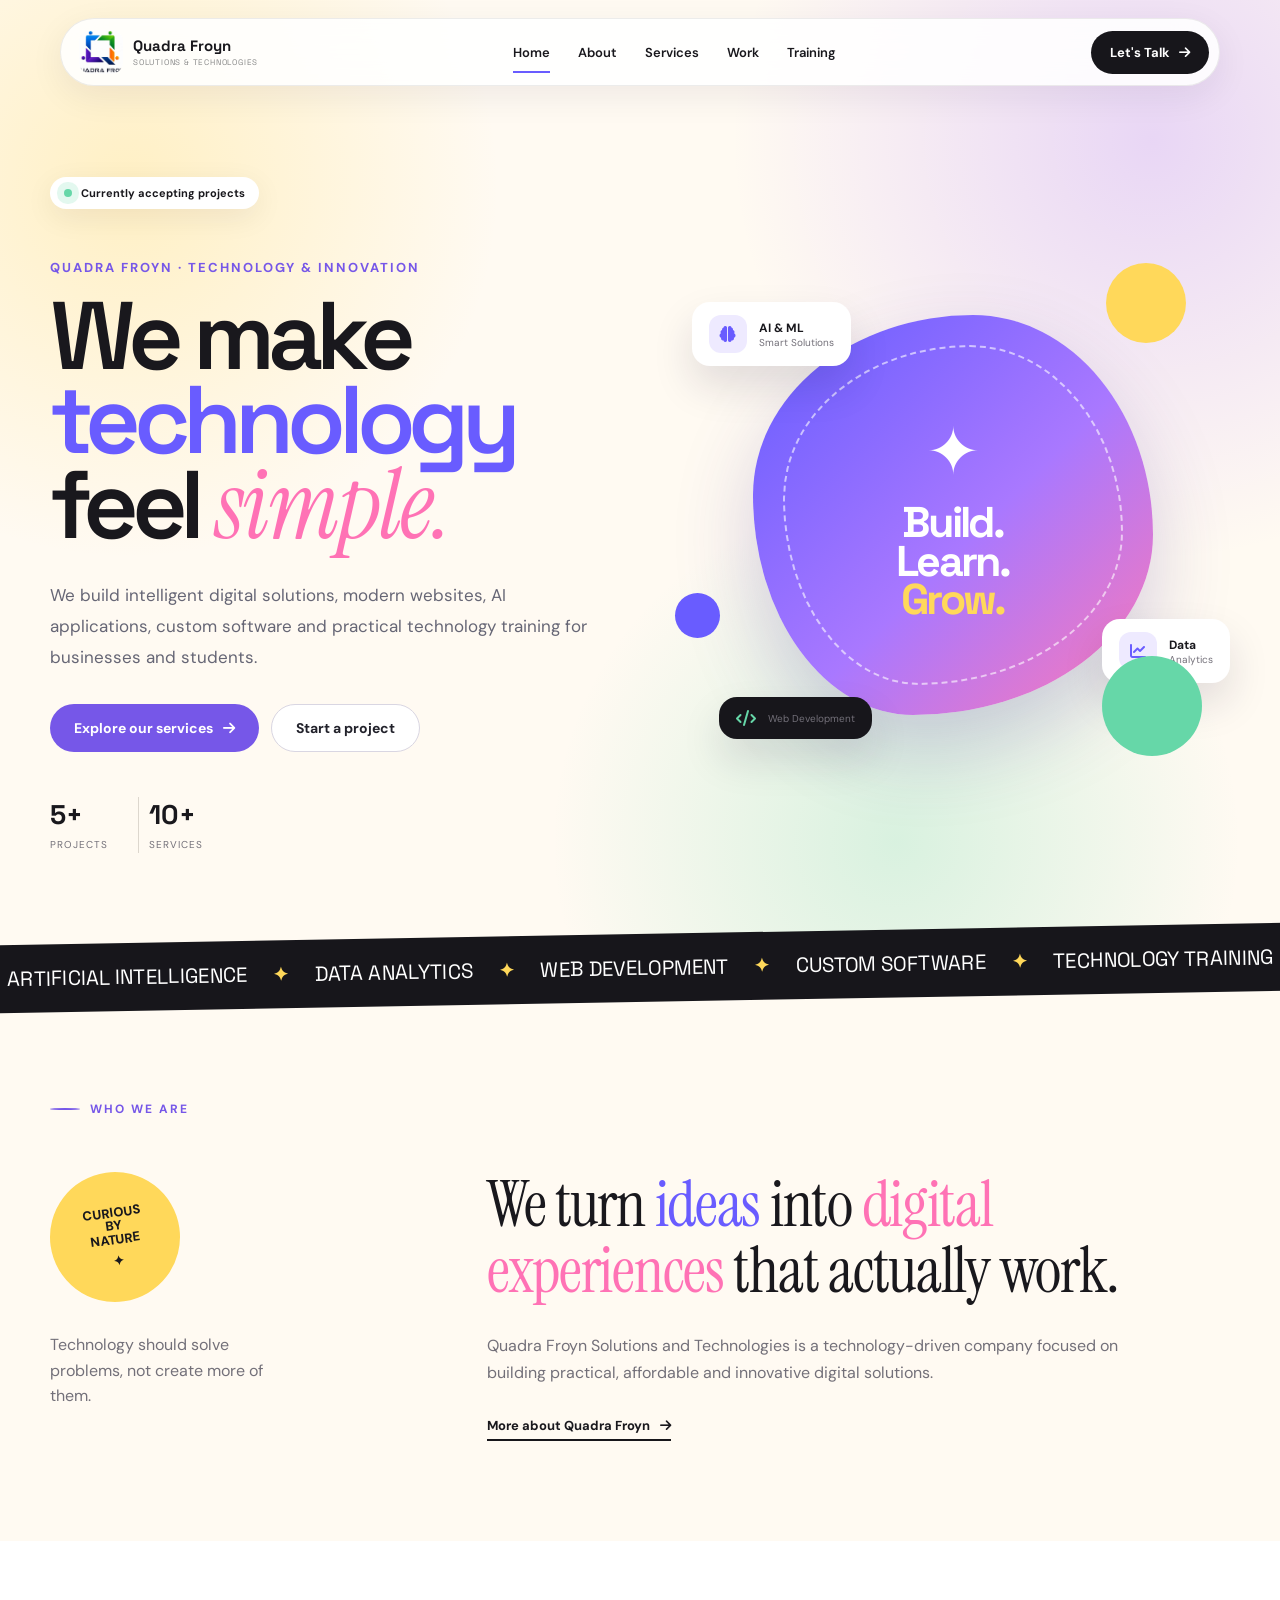
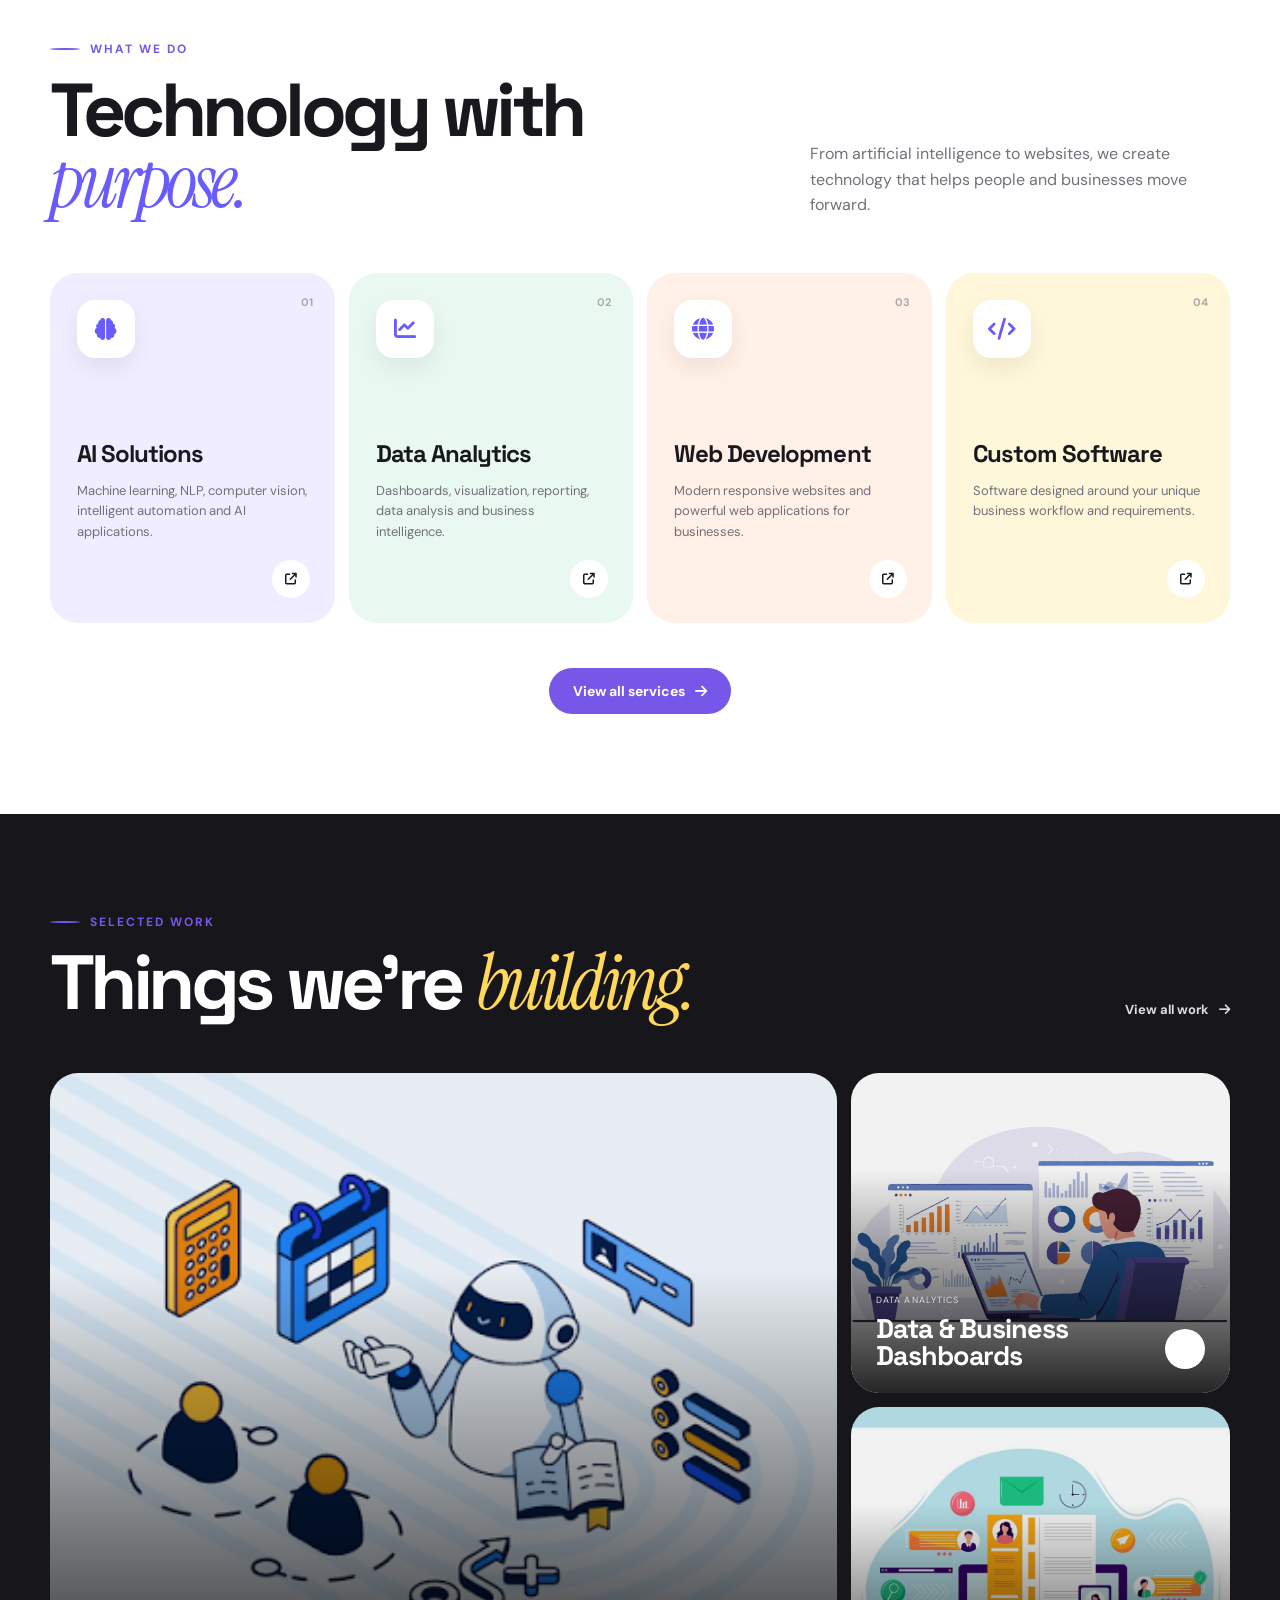
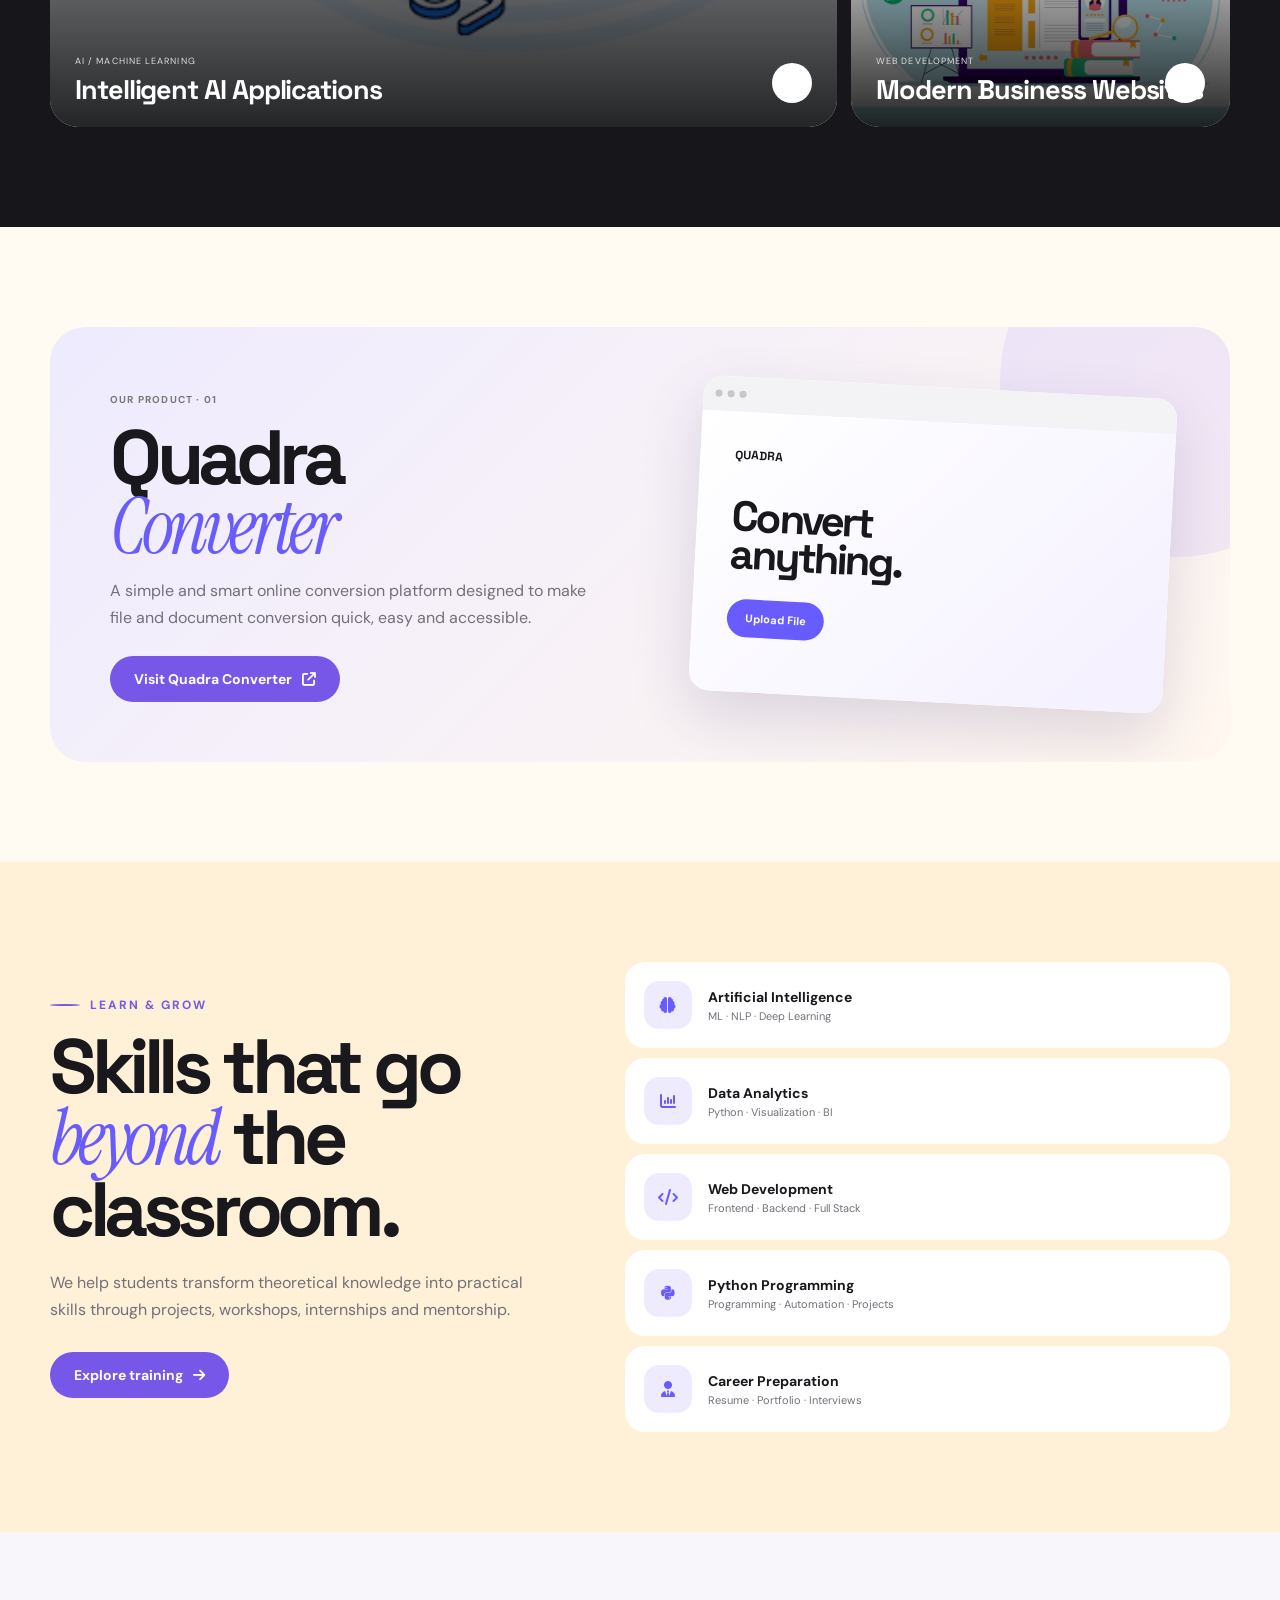
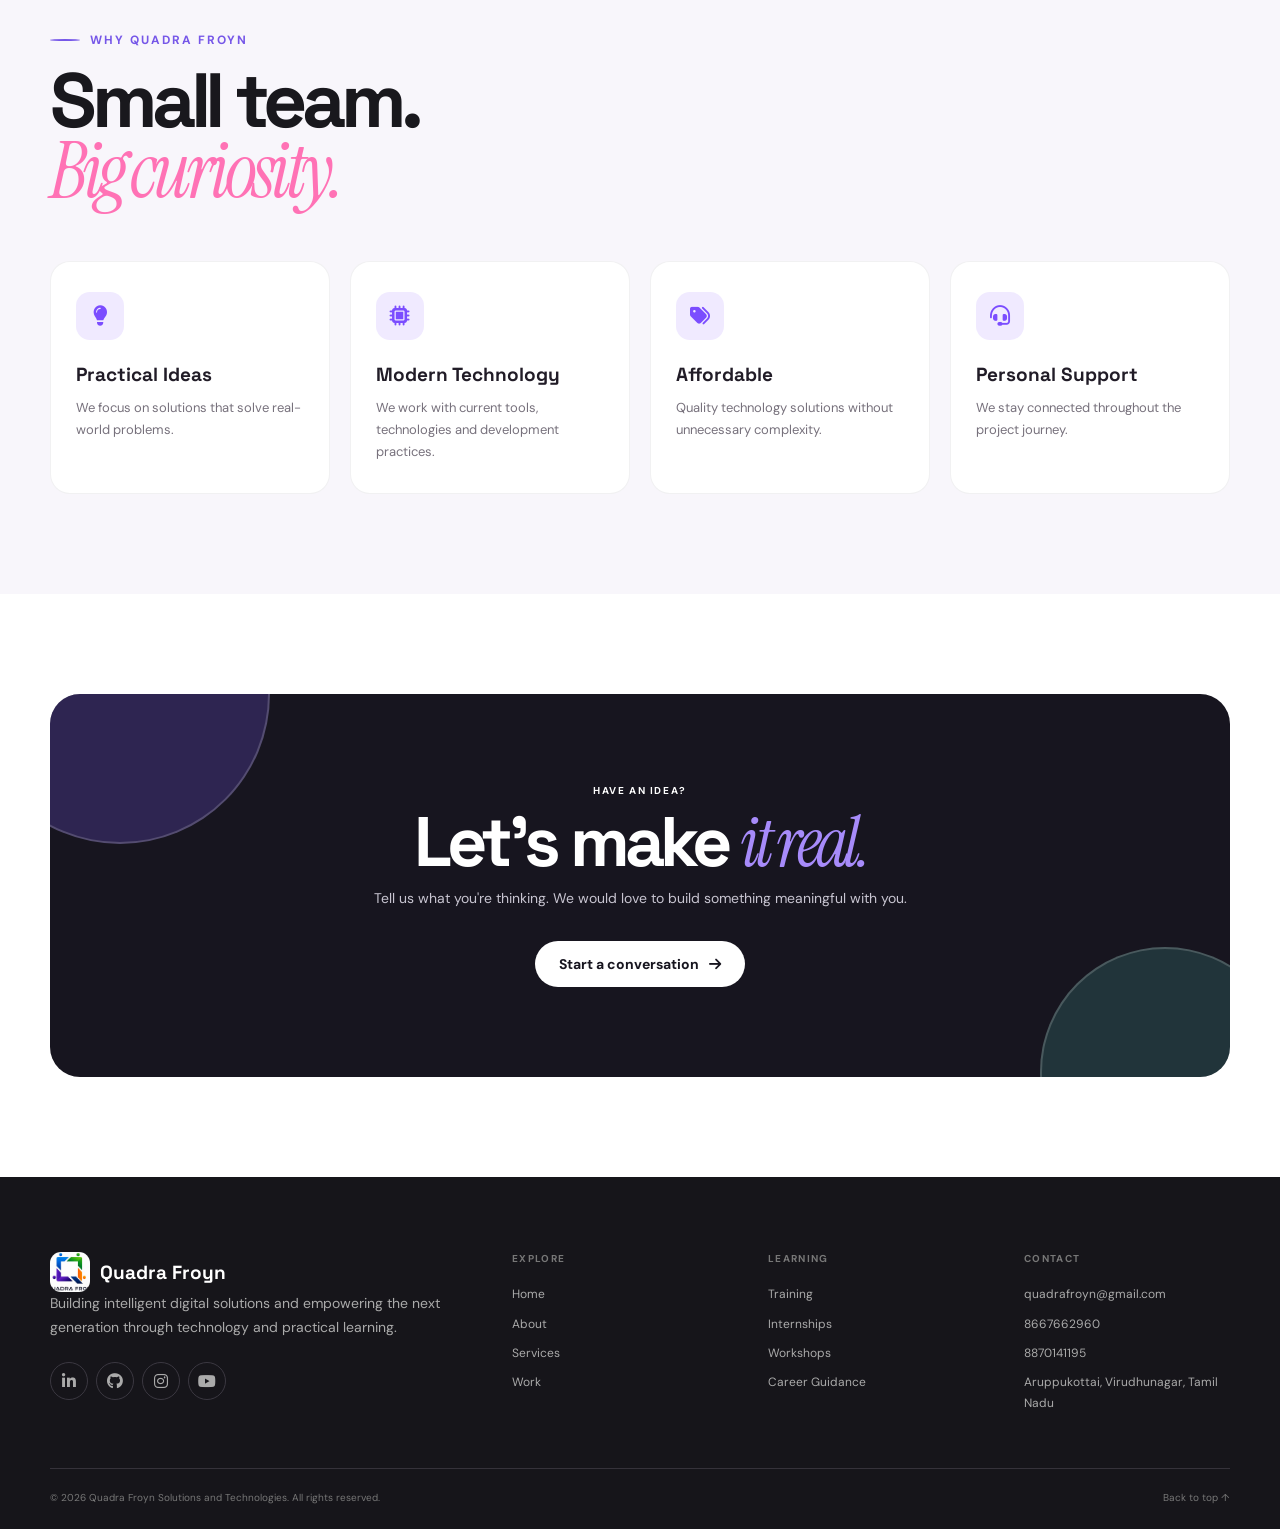
==== index.html @ bec02cf2 "Initial company portfolio" ====
<!DOCTYPE html>
<html lang="en">
<head>
    <meta charset="UTF-8">
    <meta name="viewport" content="width=device-width, initial-scale=1.0">

    <title>Quadra Froyn | Technology, AI & Digital Solutions</title>

    <meta name="description"
        content="Quadra Froyn Solutions and Technologies - AI, Data Analytics, Web Development, Custom Software, Training and Digital Solutions.">

    <link rel="preconnect" href="https://fonts.googleapis.com">
    <link rel="preconnect" href="https://fonts.gstatic.com" crossorigin>

    <link href="https://fonts.googleapis.com/css2?family=DM+Sans:wght@400;500;600;700&family=Space+Grotesk:wght@400;500;600;700&family=Instrument+Serif:ital@0;1&display=swap"
        rel="stylesheet">

    <link rel="stylesheet"
        href="https://cdnjs.cloudflare.com/ajax/libs/font-awesome/6.5.1/css/all.min.css">

    <link rel="stylesheet" href="css/style.css">
</head>

<body>

<!-- ================= NAVBAR ================= -->

<header class="navbar" id="navbar">

    <a href="index.html" class="logo-area">

        <img src="images/logo (2).jpg"
             alt="Quadra Froyn Logo">

        <div>
            <strong>Quadra Froyn</strong>
            <span>Solutions & Technologies</span>
        </div>

    </a>

    <nav class="desktop-nav">

        <a href="index.html" class="active">Home</a>
        <a href="about.html">About</a>
        <a href="services.html">Services</a>
        <a href="work.html">Work</a>
        <a href="training.html">Training</a>

    </nav>

    <a href="contact.html" class="nav-button">
        Let's Talk
        <i class="fa-solid fa-arrow-right"></i>
    </a>

    <button class="menu-button" id="menuButton">
        <i class="fa-solid fa-bars"></i>
    </button>

</header>


<!-- ================= MOBILE MENU ================= -->

<div class="mobile-menu" id="mobileMenu">

    <button class="close-menu" id="closeMenu">
        <i class="fa-solid fa-xmark"></i>
    </button>

    <a href="index.html">Home</a>
    <a href="about.html">About</a>
    <a href="services.html">Services</a>
    <a href="work.html">Work</a>
    <a href="training.html">Training</a>
    <a href="contact.html">Contact</a>

</div>


<!-- ================= HERO ================= -->

<main>

<section class="hero">

    <div class="hero-background">

        <div class="gradient-ball ball-one"></div>
        <div class="gradient-ball ball-two"></div>
        <div class="gradient-ball ball-three"></div>

    </div>

    <div class="container hero-container">

        <div class="hero-content">

            <div class="availability">
                <span></span>
                Currently accepting projects
            </div>

            <p class="hero-small">
                QUADRA FROYN · TECHNOLOGY & INNOVATION
            </p>

            <h1>
                We make
                <span class="highlight">technology</span>
                feel
                <em>simple.</em>
            </h1>

            <p class="hero-description">
                We build intelligent digital solutions, modern websites,
                AI applications, custom software and practical technology
                training for businesses and students.
            </p>

            <div class="hero-buttons">

                <a href="services.html" class="button primary-button">
                    Explore our services
                    <i class="fa-solid fa-arrow-right"></i>
                </a>

                <a href="contact.html" class="button secondary-button">
                    Start a project
                </a>

            </div>

            <div class="hero-mini-stats">

                <div>
                    <strong>5+</strong>
                    <span>Projects</span>
                </div>

                <div>
                    <strong>10+</strong>
                    <span>Services</span>
                </div>

                

            </div>

        </div>


        <!-- HERO VISUAL -->

        <div class="hero-visual">

            <div class="visual-circle circle-main">

                <div class="circle-content">

                    <div class="sparkle">
                        ✦
                    </div>

                    <h3>
                        Build.
                        <br>
                        Learn.
                        <br>
                        <span>Grow.</span>
                    </h3>

                </div>

            </div>

            <div class="floating-card card-ai">

                <div class="card-icon">
                    <i class="fa-solid fa-brain"></i>
                </div>

                <div>
                    <strong>AI & ML</strong>
                    <span>Smart Solutions</span>
                </div>

            </div>


            <div class="floating-card card-data">

                <div class="card-icon">
                    <i class="fa-solid fa-chart-line"></i>
                </div>

                <div>
                    <strong>Data</strong>
                    <span>Analytics</span>
                </div>

            </div>


            <div class="floating-card card-web">

                <i class="fa-solid fa-code"></i>

                <span>Web Development</span>

            </div>


            <div class="tiny-dot dot-yellow"></div>
            <div class="tiny-dot dot-green"></div>
            <div class="tiny-dot dot-blue"></div>

        </div>

    </div>

</section>


<!-- ================= MARQUEE ================= -->

<section class="marquee-section">

    <div class="marquee-track">

        <span>ARTIFICIAL INTELLIGENCE</span>
        <b>✦</b>

        <span>DATA ANALYTICS</span>
        <b>✦</b>

        <span>WEB DEVELOPMENT</span>
        <b>✦</b>

        <span>CUSTOM SOFTWARE</span>
        <b>✦</b>

        <span>TECHNOLOGY TRAINING</span>
        <b>✦</b>

        <span>DIGITAL SOLUTIONS</span>
        <b>✦</b>

        <span>ARTIFICIAL INTELLIGENCE</span>
        <b>✦</b>

        <span>DATA ANALYTICS</span>
        <b>✦</b>

        <span>WEB DEVELOPMENT</span>
        <b>✦</b>

    </div>

</section>


<!-- ================= INTRO ================= -->

<section class="intro section-padding">

    <div class="container">

        <div class="section-label">
            <span></span>
            WHO WE ARE
        </div>

        <div class="intro-grid">

            <div class="intro-left">

                <div class="round-badge">
                    <span>CURIOUS</span>
                    <span>BY</span>
                    <span>NATURE</span>
                    <b>✦</b>
                </div>

                <p>
                    Technology should solve problems,
                    not create more of them.
                </p>

            </div>


            <div class="intro-right">

                <h2>
                    We turn
                    <span class="purple">ideas</span>
                    into
                    <span class="pink">digital experiences</span>
                    that actually work.
                </h2>

                <p>
                    Quadra Froyn Solutions and Technologies is a
                    technology-driven company focused on building
                    practical, affordable and innovative digital
                    solutions.
                </p>

                <a href="about.html" class="text-link">
                    More about Quadra Froyn
                    <i class="fa-solid fa-arrow-right"></i>
                </a>

            </div>

        </div>

    </div>

</section>


<!-- ================= SERVICES ================= -->

<section class="services-section section-padding">

    <div class="container">

        <div class="section-label">
            <span></span>
            WHAT WE DO
        </div>

        <div class="section-heading">

            <h2>
                Technology with
                <em>purpose.</em>
            </h2>

            <p>
                From artificial intelligence to websites,
                we create technology that helps people and
                businesses move forward.
            </p>

        </div>


        <div class="service-grid">

            <a href="services.html" class="service-card service-purple">

                <span class="service-number">01</span>

                <div class="service-icon">
                    <i class="fa-solid fa-brain"></i>
                </div>

                <h3>AI Solutions</h3>

                <p>
                    Machine learning, NLP, computer vision,
                    intelligent automation and AI applications.
                </p>

                <span class="service-arrow">
                    <i class="fa-solid fa-arrow-up-right-from-square"></i>
                </span>

            </a>


            <a href="services.html" class="service-card service-green">

                <span class="service-number">02</span>

                <div class="service-icon">
                    <i class="fa-solid fa-chart-line"></i>
                </div>

                <h3>Data Analytics</h3>

                <p>
                    Dashboards, visualization, reporting,
                    data analysis and business intelligence.
                </p>

                <span class="service-arrow">
                    <i class="fa-solid fa-arrow-up-right-from-square"></i>
                </span>

            </a>


            <a href="services.html" class="service-card service-orange">

                <span class="service-number">03</span>

                <div class="service-icon">
                    <i class="fa-solid fa-globe"></i>
                </div>

                <h3>Web Development</h3>

                <p>
                    Modern responsive websites and powerful
                    web applications for businesses.
                </p>

                <span class="service-arrow">
                    <i class="fa-solid fa-arrow-up-right-from-square"></i>
                </span>

            </a>


            <a href="services.html" class="service-card service-yellow">

                <span class="service-number">04</span>

                <div class="service-icon">
                    <i class="fa-solid fa-code"></i>
                </div>

                <h3>Custom Software</h3>

                <p>
                    Software designed around your unique
                    business workflow and requirements.
                </p>

                <span class="service-arrow">
                    <i class="fa-solid fa-arrow-up-right-from-square"></i>
                </span>

            </a>

        </div>


        <div class="center-button">

            <a href="services.html" class="button primary-button">
                View all services
                <i class="fa-solid fa-arrow-right"></i>
            </a>

        </div>

    </div>

</section>


<!-- ================= FEATURED WORK ================= -->

<section class="work-section section-padding">

    <div class="container">

        <div class="section-label light-label">
            <span></span>
            SELECTED WORK
        </div>

        <div class="work-heading">

            <h2>
                Things we're
                <em>building.</em>
            </h2>

            <a href="work.html" class="light-link">
                View all work
                <i class="fa-solid fa-arrow-right"></i>
            </a>

        </div>


        <div class="work-grid">

            <a href="work.html" class="work-card work-large">

                <img src="images/ai.png"
                     alt="Artificial Intelligence project">

                <div class="work-overlay">

                    <span>AI / MACHINE LEARNING</span>

                    <h3>
                        Intelligent
                        AI Applications
                    </h3>

                    <i class="fa-solid fa-arrow-up-right"></i>

                </div>

            </a>


            <a href="work.html" class="work-card">

                <img src="images/data.jpg"
                     alt="Data analytics project">

                <div class="work-overlay">

                    <span>DATA ANALYTICS</span>

                    <h3>
                        Data &
                        Business Dashboards
                    </h3>

                    <i class="fa-solid fa-arrow-up-right"></i>

                </div>

            </a>


            <a href="work.html" class="work-card">

                <img src="images/website.jpg"
                     alt="Website development project">

                <div class="work-overlay">

                    <span>WEB DEVELOPMENT</span>

                    <h3>
                        Modern Business
                        Websites
                    </h3>

                    <i class="fa-solid fa-arrow-up-right"></i>

                </div>

            </a>

        </div>

    </div>

</section>


<!-- ================= PRODUCT ================= -->

<section class="product-section section-padding">

    <div class="container">

        <div class="product-box">

            <div class="product-content">

                <span class="product-label">
                    OUR PRODUCT · 01
                </span>

                <h2>
                    Quadra
                    <br>
                    <em>Converter</em>
                </h2>

                <p>
                    A simple and smart online conversion platform
                    designed to make file and document conversion
                    quick, easy and accessible.
                </p>

                <a href="https://quadraconverter.in/"
                   target="_blank"
                   rel="noopener"
                   class="button primary-button">

                    Visit Quadra Converter
                    <i class="fa-solid fa-arrow-up-right-from-square"></i>

                </a>

            </div>


            <div class="product-image">

                <div class="browser-window">

                    <div class="browser-header">

                        <span></span>
                        <span></span>
                        <span></span>

                    </div>

                    <div class="browser-content">

                        <div class="fake-logo">
                            QUADRA
                        </div>

                        <div class="fake-heading">
                            Convert
                            <br>
                            anything.
                        </div>

                        <div class="fake-button">
                            Upload File
                        </div>

                    </div>

                </div>

            </div>

        </div>

    </div>

</section>


<!-- ================= TRAINING ================= -->

<section class="training-section section-padding">

    <div class="container">

        <div class="training-grid">

            <div>

                <div class="section-label">
                    <span></span>
                    LEARN & GROW
                </div>

                <h2 class="training-title">
                    Skills that go
                    <em>beyond</em>
                    the classroom.
                </h2>

                <p class="training-description">
                    We help students transform theoretical knowledge
                    into practical skills through projects, workshops,
                    internships and mentorship.
                </p>

                <a href="training.html"
                   class="button primary-button">

                    Explore training
                    <i class="fa-solid fa-arrow-right"></i>

                </a>

            </div>


            <div class="training-list">

                <div class="training-item">

                    <div class="training-icon">
                        <i class="fa-solid fa-brain"></i>
                    </div>

                    <div>
                        <strong>Artificial Intelligence</strong>
                        <span>ML · NLP · Deep Learning</span>
                    </div>

                </div>


                <div class="training-item">

                    <div class="training-icon">
                        <i class="fa-solid fa-chart-column"></i>
                    </div>

                    <div>
                        <strong>Data Analytics</strong>
                        <span>Python · Visualization · BI</span>
                    </div>

                </div>


                <div class="training-item">

                    <div class="training-icon">
                        <i class="fa-solid fa-code"></i>
                    </div>

                    <div>
                        <strong>Web Development</strong>
                        <span>Frontend · Backend · Full Stack</span>
                    </div>

                </div>


                <div class="training-item">

                    <div class="training-icon">
                        <i class="fa-brands fa-python"></i>
                    </div>

                    <div>
                        <strong>Python Programming</strong>
                        <span>Programming · Automation · Projects</span>
                    </div>

                </div>


                <div class="training-item">

                    <div class="training-icon">
                        <i class="fa-solid fa-user-tie"></i>
                    </div>

                    <div>
                        <strong>Career Preparation</strong>
                        <span>Resume · Portfolio · Interviews</span>
                    </div>

                </div>

            </div>

        </div>

    </div>

</section>


<!-- ================= WHY US ================= -->

<section class="why-section section-padding">

    <div class="container">

        <div class="section-label">
            <span></span>
            WHY QUADRA FROYN
        </div>

        <h2 class="why-title">
            Small team.
            <br>
            <em>Big curiosity.</em>
        </h2>


        <div class="why-grid">

            <div class="why-card">
                <i class="fa-solid fa-lightbulb"></i>
                <h3>Practical Ideas</h3>
                <p>
                    We focus on solutions that solve
                    real-world problems.
                </p>
            </div>

            <div class="why-card">
                <i class="fa-solid fa-microchip"></i>
                <h3>Modern Technology</h3>
                <p>
                    We work with current tools,
                    technologies and development practices.
                </p>
            </div>

            <div class="why-card">
                <i class="fa-solid fa-tags"></i>
                <h3>Affordable</h3>
                <p>
                    Quality technology solutions
                    without unnecessary complexity.
                </p>
            </div>

            <div class="why-card">
                <i class="fa-solid fa-headset"></i>
                <h3>Personal Support</h3>
                <p>
                    We stay connected throughout
                    the project journey.
                </p>
            </div>

        </div>

    </div>

</section>


<!-- ================= CTA ================= -->

<section class="cta-section">

    <div class="container">

        <div class="cta-box">

            <div class="cta-decoration decoration-one"></div>
            <div class="cta-decoration decoration-two"></div>

            <p>HAVE AN IDEA?</p>

            <h2>
                Let's make
                <em>it real.</em>
            </h2>

            <p class="cta-text">
                Tell us what you're thinking.
                We would love to build something meaningful with you.
            </p>

            <a href="contact.html"
               class="button white-button">

                Start a conversation
                <i class="fa-solid fa-arrow-right"></i>

            </a>

        </div>

    </div>

</section>

</main>


<!-- ================= FOOTER ================= -->

<footer class="footer">

    <div class="container">

        <div class="footer-grid">

            <div class="footer-brand">

                <a href="index.html" class="footer-logo">

                    <img src="images/logo (2).jpg"
                         alt="Quadra Froyn">

                    <span>Quadra Froyn</span>

                </a>

                <p>
                    Building intelligent digital solutions
                    and empowering the next generation
                    through technology and practical learning.
                </p>

                <div class="social-links">

                    <a href="https://www.linkedin.com/company/quadrafroynsolutions"
                       target="_blank">
                        <i class="fa-brands fa-linkedin-in"></i>
                    </a>

                    <a href="https://github.com/quadrafroyn2026"
                       target="_blank">
                        <i class="fa-brands fa-github"></i>
                    </a>

                    <a href="https://www.instagram.com/quadrafroyn_/"
                       target="_blank">
                        <i class="fa-brands fa-instagram"></i>
                    </a>

                    <a href="https://www.youtube.com/@QuadraFroynSolutions"
                       target="_blank">
                        <i class="fa-brands fa-youtube"></i>
                    </a>

                </div>

            </div>


            <div class="footer-column">

                <h4>Explore</h4>

                <a href="index.html">Home</a>
                <a href="about.html">About</a>
                <a href="services.html">Services</a>
                <a href="work.html">Work</a>

            </div>


            <div class="footer-column">

                <h4>Learning</h4>

                <a href="training.html">Training</a>
                <a href="training.html">Internships</a>
                <a href="training.html">Workshops</a>
                <a href="training.html">Career Guidance</a>

            </div>


            <div class="footer-column">

                <h4>Contact</h4>

                <a href="mailto:quadrafroyn@gmail.com">
                    quadrafroyn@gmail.com
                </a>

                <a href="tel:+918667662960">
                    8667662960
                </a>

                <a href="tel:+918870141195">
                    8870141195
                </a>

                <span>
                    Aruppukottai,
                    Virudhunagar,
                    Tamil Nadu
                </span>

            </div>

        </div>


        <div class="footer-bottom">

            <span>
                © 2026 Quadra Froyn Solutions and Technologies.
                All rights reserved.
            </span>

            <a href="#top">
                Back to top ↑
            </a>

        </div>

    </div>

</footer>


<script src="js/script.js"></script>

</body>
</html>
---- css/style.css ----
/* =========================================================
   QUADRA FROYN
   MAIN WEBSITE STYLES
========================================================= */

:root {

    --black: #17161b;
    --dark: #211f26;

    --cream: #fffaf2;
    --white: #ffffff;

    --text: #19181d;
    --muted: #737079;

    --purple: #695cff;
    --purple-light: #eeeaff;

    --pink: #ff72b5;
    --orange: #ff9163;

    --green: #66d7a8;
    --yellow: #ffd85a;

    --line: #e9e5df;

    --radius: 28px;

    --shadow:
        0 25px 70px rgba(28, 23, 55, 0.10);

    --ease:
        cubic-bezier(.16, 1, .3, 1);
}


/* =========================================================
   RESET
========================================================= */

* {
    margin: 0;
    padding: 0;
    box-sizing: border-box;
}

html {
    scroll-behavior: smooth;
}

body {
    font-family: "DM Sans", sans-serif;
    background: var(--cream);
    color: var(--text);
    overflow-x: hidden;
}

body.menu-open {
    overflow: hidden;
}

a {
    color: inherit;
    text-decoration: none;
}

button,
input,
textarea,
select {
    font: inherit;
}

img {
    width: 100%;
    display: block;
}

::selection {
    background: var(--purple);
    color: white;
}

.container {
    width: min(1180px, calc(100% - 40px));
    margin: auto;
}

.section-padding {
    padding: 120px 0;
}


/* =========================================================
   NAVBAR
========================================================= */

.navbar {

    position: fixed;
    z-index: 1000;

    top: 18px;
    left: 50%;

    transform: translateX(-50%);

    width: min(1160px, calc(100% - 30px));
    height: 68px;

    display: flex;
    align-items: center;
    justify-content: space-between;

    padding: 0 10px 0 18px;

    background: rgba(255,255,255,.88);

    backdrop-filter: blur(20px);

    border: 1px solid rgba(20,20,20,.08);

    border-radius: 999px;

    box-shadow:
        0 10px 35px rgba(30,20,60,.07);

    transition: .4s var(--ease);
}

.navbar.scrolled {

    top: 10px;

    box-shadow:
        0 18px 50px rgba(30,20,60,.14);
}


/* LOGO */

.logo-area {

    display: flex;
    align-items: center;

    gap: 10px;

    font-family: "Space Grotesk";
}

.logo-area img {

    width: 44px;
    height: 44px;

    object-fit: cover;

    border-radius: 12px;
}

.logo-area strong {

    display: block;

    font-size: 15px;
    line-height: 1;
}

.logo-area span {

    display: block;

    margin-top: 4px;

    font-size: 8px;

    color: #888;

    letter-spacing: .1em;

    text-transform: uppercase;
}


/* DESKTOP NAV */

.desktop-nav {

    display: flex;

    gap: 28px;

    font-size: 13px;

    font-weight: 600;
}

.desktop-nav a {

    position: relative;

    padding: 5px 0;
}

.desktop-nav a::after {

    content: "";

    position: absolute;

    left: 0;
    bottom: -7px;

    width: 100%;
    height: 2px;

    background: var(--purple);

    transform: scaleX(0);

    transform-origin: right;

    transition: .3s;
}

.desktop-nav a:hover::after,
.desktop-nav a.active::after {

    transform: scaleX(1);

    transform-origin: left;
}


/* NAV BUTTON */

.nav-button {

    display: inline-flex;

    align-items: center;

    gap: 9px;

    background: var(--black);

    color: white;

    padding: 13px 19px;

    border-radius: 999px;

    font-weight: 700;

    font-size: 13px;

    transition: .35s var(--ease);
}

.nav-button:hover {

    background: var(--purple);

    transform: translateY(-2px);
}


/* MOBILE BUTTON */

.menu-button {

    display: none;

    width: 44px;
    height: 44px;

    border: none;

    border-radius: 50%;

    background: var(--black);

    color: white;

    cursor: pointer;
}


/* MOBILE MENU */

.mobile-menu {

    position: fixed;

    z-index: 2000;

    inset: 0;

    background: var(--cream);

    display: flex;

    flex-direction: column;

    justify-content: center;

    align-items: center;

    gap: 20px;

    transform: translateY(-110%);

    transition: .65s var(--ease);
}

.mobile-menu.open {
    transform: translateY(0);
}

.mobile-menu a {

    font-family: "Space Grotesk";

    font-size: 42px;

    font-weight: 600;

    letter-spacing: -.05em;
}

.close-menu {

    position: absolute;

    top: 25px;
    right: 25px;

    width: 45px;
    height: 45px;

    border: none;

    background: var(--black);

    color: white;

    border-radius: 50%;

    cursor: pointer;
}


/* =========================================================
   HERO
========================================================= */

.hero {

    min-height: 100vh;

    position: relative;

    overflow: hidden;

    padding: 165px 0 70px;

    background:

        radial-gradient(
            circle at 10% 20%,
            rgba(255,216,90,.30),
            transparent 27%
        ),

        radial-gradient(
            circle at 90% 15%,
            rgba(166,108,255,.25),
            transparent 30%
        ),

        radial-gradient(
            circle at 70% 90%,
            rgba(102,215,168,.25),
            transparent 28%
        ),

        var(--cream);
}

.hero-container {

    display: grid;

    grid-template-columns:
        1fr
        1fr;

    gap: 70px;

    align-items: center;

    min-height: 700px;
}


/* HERO CONTENT */

.availability {

    display: inline-flex;

    align-items: center;

    gap: 9px;

    padding: 9px 14px;

    background: white;

    border-radius: 999px;

    font-size: 11px;

    font-weight: 700;

    box-shadow:
        0 8px 30px rgba(30,20,40,.07);

    margin-bottom: 25px;
}

.availability span {

    width: 8px;
    height: 8px;

    border-radius: 50%;

    background: var(--green);

    box-shadow:
        0 0 0 7px rgba(102,215,168,.18);

    animation: pulse 2s infinite;
}

@keyframes pulse {

    50% {
        box-shadow:
            0 0 0 13px transparent;
    }
}


.hero-small {

    color: var(--muted);

    font-size: 11px;

    font-weight: 700;

    letter-spacing: .14em;

    margin-bottom: 18px;
}

.hero h1 {

    font-family: "Space Grotesk";

    font-size: clamp(60px, 7.5vw, 105px);

    line-height: .88;

    letter-spacing: -.075em;

    font-weight: 600;
}

.hero h1 .highlight {

    position: relative;

    display: inline-block;

    color: var(--purple);
}

.hero h1 .highlight::after {

    content: "";

    position: absolute;

    left: 4%;
    right: 2%;

    bottom: -7px;

    height: 8px;

    background: var(--yellow);

    border-radius: 50%;

    transform: rotate(-2deg);

    z-index: -1;
}

.hero h1 em {

    font-family: "Instrument Serif";

    font-weight: 400;

    color: var(--pink);

    letter-spacing: -.02em;
}


.hero-description {

    max-width: 570px;

    margin: 32px 0;

    color: var(--muted);

    font-size: 17px;

    line-height: 1.7;
}


/* BUTTONS */

.hero-buttons {

    display: flex;

    gap: 12px;

    flex-wrap: wrap;
}

.button {

    display: inline-flex;

    align-items: center;

    justify-content: center;

    gap: 10px;

    border-radius: 999px;

    padding: 15px 21px;

    font-weight: 700;

    font-size: 13px;

    transition: .35s var(--ease);
}

.primary-button {

    background: var(--black);

    color: white;
}

.primary-button:hover {

    background: var(--purple);

    transform: translateY(-4px);

    box-shadow:
        0 14px 30px rgba(105,92,255,.25);
}

.secondary-button {

    background: white;

    border: 1px solid var(--line);
}

.secondary-button:hover {

    transform: translateY(-4px);

    box-shadow: var(--shadow);
}


/* HERO STATS */

.hero-mini-stats {

    display: flex;

    gap: 10px;

    margin-top: 45px;
}

.hero-mini-stats div {

    padding-right: 30px;

    border-right: 1px solid #ddd7ce;
}

.hero-mini-stats div:last-child {

    border: none;
}

.hero-mini-stats strong {

    display: block;

    font-family: "Space Grotesk";

    font-size: 27px;
}

.hero-mini-stats span {

    color: var(--muted);

    font-size: 10px;

    text-transform: uppercase;

    letter-spacing: .1em;
}


/* =========================================================
   HERO VISUAL
========================================================= */

.hero-visual {

    position: relative;

    min-height: 560px;

    display: grid;

    place-items: center;
}

.visual-circle {

    width: 400px;
    height: 400px;

    position: relative;

    display: grid;

    place-items: center;

    background:
        linear-gradient(
            135deg,
            #655cff,
            #a978ff 55%,
            #ff79b5
        );

    border-radius:
        55% 45% 60% 40% /
        45% 55% 45% 55%;

    box-shadow:
        0 35px 80px rgba(70,50,150,.22);

    animation:
        morph 9s ease-in-out infinite,
        float 6s ease-in-out infinite;
}

.visual-circle::before {

    content: "";

    position: absolute;

    inset: 30px;

    border: 2px dashed rgba(255,255,255,.6);

    border-radius: inherit;
}

@keyframes morph {

    0%,100% {
        border-radius:
            55% 45% 60% 40% /
            45% 55% 45% 55%;
    }

    50% {
        border-radius:
            42% 58% 45% 55% /
            60% 40% 60% 40%;
    }
}

@keyframes float {

    50% {
        transform: translateY(-15px) rotate(2deg);
    }
}

.circle-content {

    color: white;

    text-align: center;

    position: relative;
}

.sparkle {

    font-size: 65px;

    margin-bottom: 10px;
}

.circle-content h3 {

    font-family: "Space Grotesk";

    font-size: 43px;

    line-height: .9;

    letter-spacing: -.06em;
}

.circle-content h3 span {

    color: var(--yellow);
}


/* FLOATING CARDS */

.floating-card {

    position: absolute;

    display: flex;

    align-items: center;

    gap: 12px;

    background: white;

    padding: 13px 17px;

    border-radius: 18px;

    box-shadow:
        0 20px 40px rgba(30,20,60,.13);

    animation: floatCard 5s ease-in-out infinite;
}

@keyframes floatCard {

    50% {
        transform: translateY(-12px) rotate(2deg);
    }
}

.floating-card strong {

    display: block;

    font-size: 12px;
}

.floating-card span {

    display: block;

    color: var(--muted);

    font-size: 10px;
}

.card-icon {

    width: 38px;
    height: 38px;

    display: grid;
    place-items: center;

    background: var(--purple-light);

    color: var(--purple);

    border-radius: 12px;
}

.card-ai {

    top: 12%;

    left: 3%;
}

.card-data {

    right: 0;

    bottom: 20%;

    animation-delay: -2s;
}

.card-web {

    left: 8%;

    bottom: 10%;

    background: var(--black);

    color: white;

    animation-delay: -3s;
}

.card-web i {

    color: var(--green);
}

.tiny-dot {

    position: absolute;

    border-radius: 50%;

    animation: floatCard 5s infinite;
}

.dot-yellow {

    width: 80px;
    height: 80px;

    background: var(--yellow);

    top: 5%;
    right: 8%;
}

.dot-green {

    width: 100px;
    height: 100px;

    background: var(--green);

    bottom: 7%;
    right: 5%;
}

.dot-blue {

    width: 45px;
    height: 45px;

    background: var(--purple);

    bottom: 28%;
    left: 0;
}


/* =========================================================
   MARQUEE
========================================================= */

.marquee-section {

    overflow: hidden;

    background: var(--black);

    color: white;

    transform:
        rotate(-1deg)
        scale(1.03);

    padding: 20px 0;
}

.marquee-track {

    display: flex;

    width: max-content;

    align-items: center;

    animation:
        marquee 28s linear infinite;
}

.marquee-track span {

    font-family: "Space Grotesk";

    font-size: 20px;

    white-space: nowrap;

    padding: 0 25px;
}

.marquee-track b {

    color: var(--yellow);

    font-size: 18px;
}

@keyframes marquee {

    to {
        transform: translateX(-50%);
    }
}


/* =========================================================
   SECTION LABEL
========================================================= */

.section-label {

    display: flex;

    align-items: center;

    gap: 8px;

    color: var(--muted);

    font-size: 11px;

    font-weight: 700;

    letter-spacing: .14em;
}

.section-label span {

    width: 7px;
    height: 7px;

    border-radius: 50%;

    background: var(--purple);
}


/* =========================================================
   INTRO
========================================================= */

.intro {

    background: var(--cream);
}

.intro-grid {

    display: grid;

    grid-template-columns: .7fr 1.5fr;

    gap: 90px;

    margin-top: 55px;
}

.round-badge {

    width: 130px;
    height: 130px;

    border-radius: 50%;

    background: var(--yellow);

    display: flex;

    flex-direction: column;

    justify-content: center;

    align-items: center;

    font-weight: 800;

    font-size: 13px;

    line-height: 1.05;

    transform: rotate(-8deg);
}

.round-badge b {

    margin-top: 8px;
}

.intro-left p {

    margin-top: 30px;

    color: var(--muted);

    max-width: 250px;

    line-height: 1.6;
}

.intro-right h2 {

    font-family: "Instrument Serif";

    font-size: clamp(40px, 5vw, 70px);

    font-weight: 400;

    line-height: 1.03;

    letter-spacing: -.02em;
}

.intro-right h2 .purple {

    color: var(--purple);
}

.intro-right h2 .pink {

    color: var(--pink);
}

.intro-right > p {

    max-width: 650px;

    color: var(--muted);

    line-height: 1.7;

    margin: 28px 0;
}

.text-link {

    display: inline-flex;

    gap: 10px;

    align-items: center;

    font-weight: 700;

    font-size: 13px;

    border-bottom: 2px solid var(--black);

    padding-bottom: 5px;
}


/* =========================================================
   SERVICES
========================================================= */

.services-section {

    background: white;
}

.section-heading {

    display: flex;

    justify-content: space-between;

    align-items: end;

    gap: 40px;

    margin-top: 18px;
}

.section-heading h2 {

    font-family: "Space Grotesk";

    font-size: clamp(45px, 6vw, 75px);

    line-height: .95;

    letter-spacing: -.06em;
}

.section-heading h2 em {

    font-family: "Instrument Serif";

    font-weight: 400;

    color: var(--purple);
}

.section-heading p {

    max-width: 420px;

    color: var(--muted);

    line-height: 1.6;
}

.service-grid {

    display: grid;

    grid-template-columns: repeat(4, 1fr);

    gap: 14px;

    margin-top: 55px;
}

.service-card {

    min-height: 350px;

    padding: 27px;

    border-radius: var(--radius);

    position: relative;

    overflow: hidden;

    transition: .5s var(--ease);
}

.service-card:hover {

    transform: translateY(-9px) rotate(.5deg);

    box-shadow: var(--shadow);
}

.service-purple {
    background: #efedff;
}

.service-green {
    background: #e9f9f2;
}

.service-orange {
    background: #fff0e8;
}

.service-yellow {
    background: #fff7d9;
}

.service-number {

    position: absolute;

    top: 22px;
    right: 22px;

    color: #aaa;

    font-size: 11px;

    font-weight: 700;
}

.service-icon {

    width: 58px;
    height: 58px;

    border-radius: 18px;

    background: white;

    display: grid;

    place-items: center;

    font-size: 22px;

    color: var(--purple);

    margin-bottom: 80px;

    box-shadow:
        0 10px 25px rgba(20,20,20,.07);

    transition: .4s var(--ease);
}

.service-card:hover .service-icon {

    transform:
        rotate(-10deg)
        scale(1.1);
}

.service-card h3 {

    font-family: "Space Grotesk";

    font-size: 24px;

    letter-spacing: -.04em;

    margin-bottom: 12px;
}

.service-card p {

    color: var(--muted);

    font-size: 13px;

    line-height: 1.6;
}

.service-arrow {

    position: absolute;

    right: 25px;
    bottom: 25px;

    width: 38px;
    height: 38px;

    display: grid;

    place-items: center;

    background: white;

    border-radius: 50%;

    font-size: 12px;
}

.center-button {

    text-align: center;

    margin-top: 45px;
}


/* =========================================================
   WORK
========================================================= */

.work-section {

    background: var(--black);

    color: white;
}

.light-label {
    color: #aaa;
}

.light-label span {
    background: var(--yellow);
}

.work-heading {

    display: flex;

    align-items: end;

    justify-content: space-between;

    margin-top: 18px;
}

.work-heading h2 {

    font-family: "Space Grotesk";

    font-size: clamp(48px, 6vw, 78px);

    line-height: .9;

    letter-spacing: -.06em;
}

.work-heading h2 em {

    font-family: "Instrument Serif";

    font-weight: 400;

    color: var(--yellow);
}

.light-link {

    display: flex;

    gap: 10px;

    align-items: center;

    font-size: 13px;

    font-weight: 700;

    color: #ddd;
}

.work-grid {

    display: grid;

    grid-template-columns:
        1.35fr
        .65fr;

    grid-template-rows:
        320px
        320px;

    gap: 14px;

    margin-top: 55px;
}

.work-card {

    position: relative;

    overflow: hidden;

    border-radius: 28px;

    background: #302d36;
}

.work-card.work-large {

    grid-row: span 2;
}

.work-card img {

    width: 100%;
    height: 100%;

    object-fit: cover;

    transition:
        transform .7s var(--ease);
}

.work-card::after {

    content: "";

    position: absolute;

    inset: 0;

    background:
        linear-gradient(
            to top,
            rgba(0,0,0,.85),
            rgba(0,0,0,.05) 70%
        );
}

.work-card:hover img {

    transform: scale(1.07);
}

.work-overlay {

    position: absolute;

    z-index: 2;

    left: 25px;
    right: 25px;
    bottom: 24px;
}

.work-overlay span {

    font-size: 9px;

    letter-spacing: .12em;

    color: #ddd;
}

.work-overlay h3 {

    max-width: 450px;

    font-family: "Space Grotesk";

    font-size: 27px;

    line-height: 1;

    letter-spacing: -.04em;

    margin-top: 7px;
}

.work-overlay > i {

    position: absolute;

    right: 0;
    bottom: 0;

    width: 40px;
    height: 40px;

    display: grid;

    place-items: center;

    border-radius: 50%;

    background: white;

    color: var(--black);

    font-size: 12px;
}


/* =========================================================
   PRODUCT
========================================================= */

.product-box {

    display: grid;

    grid-template-columns:
        1fr
        .9fr;

    gap: 60px;

    align-items: center;

    padding: 60px;

    background:
        linear-gradient(
            135deg,
            #eeebff,
            #fff7ef
        );

    border-radius: 35px;

    overflow: hidden;

    position: relative;
}

.product-box::before {

    content: "";

    position: absolute;

    width: 350px;
    height: 350px;

    background: #a891ff;

    opacity: .14;

    border-radius: 50%;

    right: -120px;
    top: -120px;
}

.product-label {

    color: #777;

    font-size: 10px;

    font-weight: 700;

    letter-spacing: .12em;
}

.product-content h2 {

    font-family: "Space Grotesk";

    font-size: clamp(50px, 6vw, 80px);

    line-height: .9;

    letter-spacing: -.07em;

    margin: 15px 0;
}

.product-content h2 em {

    font-family: "Instrument Serif";

    color: var(--purple);

    font-weight: 400;
}

.product-content p {

    max-width: 480px;

    color: var(--muted);

    line-height: 1.7;

    margin-bottom: 25px;
}

.product-image {

    position: relative;

    transform: rotate(3deg);

    transition: .5s var(--ease);
}

.product-box:hover .product-image {

    transform: rotate(0) scale(1.03);
}

.browser-window {

    background: white;

    border-radius: 20px;

    overflow: hidden;

    box-shadow:
        0 25px 60px rgba(50,35,100,.15);
}

.browser-header {

    height: 35px;

    display: flex;

    align-items: center;

    gap: 5px;

    padding: 0 12px;

    background: #f3f2f5;
}

.browser-header span {

    width: 7px;
    height: 7px;

    border-radius: 50%;

    background: #c8c5cc;
}

.browser-content {

    min-height: 280px;

    padding: 35px;

    background:
        linear-gradient(
            135deg,
            #fff,
            #f4f0ff
        );
}

.fake-logo {

    font-family: "Space Grotesk";

    font-weight: 800;

    font-size: 12px;
}

.fake-heading {

    font-family: "Space Grotesk";

    font-size: 42px;

    line-height: .9;

    font-weight: 700;

    letter-spacing: -.07em;

    margin: 35px 0 25px;
}

.fake-button {

    display: inline-block;

    padding: 12px 18px;

    border-radius: 999px;

    background: var(--purple);

    color: white;

    font-size: 11px;

    font-weight: 700;
}


/* =========================================================
   TRAINING
========================================================= */

.training-section {

    background: #fff0d8;
}

.training-grid {

    display: grid;

    grid-template-columns:
        .9fr
        1.1fr;

    gap: 80px;

    align-items: center;
}

.training-title {

    font-family: "Space Grotesk";

    font-size: clamp(50px, 6vw, 78px);

    line-height: .92;

    letter-spacing: -.07em;

    margin: 18px 0 25px;
}

.training-title em {

    font-family: "Instrument Serif";

    color: var(--purple);

    font-weight: 400;
}

.training-description {

    max-width: 520px;

    color: var(--muted);

    line-height: 1.7;

    margin-bottom: 28px;
}

.training-list {

    display: grid;

    gap: 10px;
}

.training-item {

    display: flex;

    align-items: center;

    gap: 16px;

    padding: 19px;

    background: white;

    border-radius: 20px;

    transition: .4s var(--ease);
}

.training-item:hover {

    transform: translateX(8px);

    box-shadow:
        0 15px 35px rgba(30,20,40,.08);
}

.training-icon {

    width: 48px;
    height: 48px;

    display: grid;

    place-items: center;

    border-radius: 15px;

    background: #efebff;

    color: var(--purple);
}

.training-item strong {

    display: block;

    font-size: 14px;
}

.training-item span {

    display: block;

    margin-top: 3px;

    color: var(--muted);

    font-size: 11px;
}


/* =========================================================
   WHY
========================================================= */

.why-title {

    font-family: "Space Grotesk";

    font-size: clamp(50px, 6vw, 78px);

    line-height: .9;

    letter-spacing: -.07em;

    margin-top: 18px;
}

.why-title em {

    font-family: "Instrument Serif";

    color: var(--pink);

    font-weight: 400;
}

.why-grid {

    display: grid;

    grid-template-columns:
        repeat(4, 1fr);

    gap: 12px;

    margin-top: 55px;
}

.why-card {

    min-height: 210px;

    padding: 25px;

    border: 1px solid var(--line);

    border-radius: 23px;

    background: white;

    transition: .4s var(--ease);
}

.why-card:hover {

    transform: translateY(-7px);

    box-shadow: var(--shadow);
}

.why-card i {

    color: var(--purple);

    font-size: 20px;

    margin-bottom: 50px;
}

.why-card h3 {

    font-family: "Space Grotesk";

    font-size: 17px;

    margin-bottom: 8px;
}

.why-card p {

    color: var(--muted);

    font-size: 12px;

    line-height: 1.55;
}


/* =========================================================
   CTA
========================================================= */

.cta-section {

    padding: 0 0 120px;
}

.cta-box {

    position: relative;

    overflow: hidden;

    text-align: center;

    padding: 100px 30px;

    border-radius: 35px;

    background:
        linear-gradient(
            135deg,
            #6259ff,
            #a56fff 50%,
            #ff74b2
        );

    color: white;
}

.cta-box > p:first-of-type {

    font-size: 10px;

    font-weight: 700;

    letter-spacing: .16em;
}

.cta-box h2 {

    font-family: "Space Grotesk";

    font-size: clamp(55px, 8vw, 100px);

    line-height: .85;

    letter-spacing: -.07em;

    margin: 18px 0 25px;
}

.cta-box h2 em {

    font-family: "Instrument Serif";

    font-weight: 400;

    color: var(--yellow);
}

.cta-text {

    max-width: 450px;

    margin: auto auto 30px;

    color: rgba(255,255,255,.8);

    line-height: 1.6;

    font-size: 14px;
}

.white-button {

    background: white;

    color: var(--black);
}

.white-button:hover {

    transform: translateY(-4px);

    box-shadow:
        0 15px 35px rgba(0,0,0,.18);
}

.cta-decoration {

    position: absolute;

    border-radius: 50%;

    border: 2px solid rgba(255,255,255,.18);
}

.decoration-one {

    width: 250px;
    height: 250px;

    left: -100px;
    top: -100px;
}

.decoration-two {

    width: 350px;
    height: 350px;

    right: -140px;
    bottom: -180px;
}


/* =========================================================
   FOOTER
========================================================= */

.footer {

    background: var(--black);

    color: white;

    padding: 75px 0 25px;
}

.footer-grid {

    display: grid;

    grid-template-columns:
        2fr
        1fr
        1fr
        1fr;

    gap: 50px;

    padding-bottom: 55px;

    border-bottom: 1px solid #35323a;
}

.footer-logo {

    display: flex;

    align-items: center;

    gap: 10px;

    font-family: "Space Grotesk";

    font-weight: 700;

    font-size: 19px;
}

.footer-logo img {

    width: 40px;
    height: 40px;

    border-radius: 11px;

    object-fit: cover;
}

.footer-brand p {

    max-width: 350px;

    margin-top: 18px;

    color: #99959f;

    font-size: 13px;

    line-height: 1.7;
}

.social-links {

    display: flex;

    gap: 8px;

    margin-top: 22px;
}

.social-links a {

    width: 38px;
    height: 38px;

    display: grid;

    place-items: center;

    border: 1px solid #3b3841;

    border-radius: 50%;

    color: #aaa;

    transition: .3s;
}

.social-links a:hover {

    color: white;

    background: var(--purple);

    border-color: var(--purple);
}

.footer-column {

    display: flex;

    flex-direction: column;

    gap: 9px;
}

.footer-column h4 {

    color: #777;

    font-size: 10px;

    letter-spacing: .13em;

    text-transform: uppercase;

    margin-bottom: 10px;
}

.footer-column a,
.footer-column span {

    color: #aaa;

    font-size: 12px;

    line-height: 1.7;

    transition: .3s;
}

.footer-column a:hover {

    color: white;
}

.footer-bottom {

    display: flex;

    justify-content: space-between;

    gap: 20px;

    padding-top: 22px;

    color: #777;

    font-size: 10px;
}

.footer-bottom a:hover {

    color: white;
}


/* =========================================================
   RESPONSIVE
========================================================= */

@media(max-width:1000px) {

    .desktop-nav,
    .nav-button {
        display: none;
    }

    .menu-button {
        display: block;
    }

    .hero-container {
        grid-template-columns: 1fr;
    }

    .hero-content {
        text-align: center;
    }

    .hero-description {
        margin-left: auto;
        margin-right: auto;
    }

    .hero-buttons {
        justify-content: center;
    }

    .hero-mini-stats {
        justify-content: center;
    }

    .service-grid {
        grid-template-columns: repeat(2,1fr);
    }

    .why-grid {
        grid-template-columns: repeat(2,1fr);
    }

    .training-grid {
        grid-template-columns: 1fr;
    }

    .footer-grid {
        grid-template-columns: 1fr 1fr;
    }

    .intro-grid {
        grid-template-columns: 1fr;
        gap: 45px;
    }
}


@media(max-width:700px) {

    .container {
        width: min(100% - 28px,1180px);
    }

    .section-padding {
        padding: 80px 0;
    }

    .navbar {
        top: 10px;
        width: calc(100% - 20px);
    }

    .hero {
        padding-top: 125px;
    }

    .hero h1 {
        font-size: clamp(55px,16vw,80px);
    }

    .hero-visual {
        min-height: 400px;
    }

    .visual-circle {
        width: 285px;
        height: 285px;
    }

    .circle-content h3 {
        font-size: 32px;
    }

    .sparkle {
        font-size: 45px;
    }

    .floating-card {
        transform: scale(.85);
    }

    .card-ai {
        left: 0;
    }

    .card-data {
        right: 0;
    }

    .dot-yellow {
        width: 55px;
        height: 55px;
    }

    .dot-green {
        width: 70px;
        height: 70px;
    }

    .hero-mini-stats {
        gap: 15px;
    }

    .hero-mini-stats div {
        padding-right: 15px;
    }

    .section-heading {
        display: block;
    }

    .section-heading p {
        margin-top: 20px;
    }

    .service-grid {
        grid-template-columns: 1fr;
    }

    .service-card {
        min-height: 300px;
    }

    .work-grid {
        grid-template-columns: 1fr;
        grid-template-rows: repeat(3, 320px);
    }

    .work-card.work-large {
        grid-row: auto;
    }

    .work-heading {
        display: block;
    }

    .work-heading .light-link {
        margin-top: 20px;
    }

    .product-box {
        grid-template-columns: 1fr;

        padding: 30px;

        gap: 40px;
    }

    .training-grid {
        gap: 45px;
    }

    .why-grid {
        grid-template-columns: 1fr;
    }

    .footer-grid {
        grid-template-columns: 1fr;
    }

    .footer-bottom {
        flex-direction: column;
    }

    .cta-box {
        padding: 75px 20px;
    }
}


@media(max-width:450px) {

    .logo-area span {
        display: none;
    }

    .hero-mini-stats strong {
        font-size: 22px;
    }

    .hero-mini-stats span {
        font-size: 8px;
    }

    .floating-card {
        padding: 10px;
    }

    .card-web {
        left: 0;
    }

    .card-data {
        right: -5px;
    }
}


/* =========================================================
   REDUCED MOTION
========================================================= */

@media(prefers-reduced-motion: reduce) {

    *,
    *::before,
    *::after {

        animation-duration: .01ms !important;

        transition-duration: .01ms !important;

        scroll-behavior: auto !important;
    }
}
/* =====================================================
   ABOUT PAGE
===================================================== */

/* ABOUT HERO */

.page-hero {
    min-height: 90vh;
    padding: 155px 0 90px;
    overflow: hidden;

    background:
        radial-gradient(
            circle at 10% 20%,
            rgba(255,216,92,.35),
            transparent 28%
        ),
        radial-gradient(
            circle at 90% 15%,
            rgba(166,108,255,.25),
            transparent 30%
        ),
        radial-gradient(
            circle at 70% 90%,
            rgba(98,214,167,.25),
            transparent 30%
        ),
        var(--cream);
}

.about-hero-grid {
    display:grid;
    grid-template-columns:1fr 1fr;
    gap:70px;
    align-items:center;
}

.about-hero h1 {
    font:
        600 clamp(58px,7vw,100px)/.9
        "Space Grotesk";

    letter-spacing:-.075em;
    margin-top:22px;
    max-width:700px;
}

.about-hero .lead {
    margin:32px 0;
}

.about-hero-buttons {
    display:flex;
    gap:12px;
    flex-wrap:wrap;
}


/* ABOUT VISUAL */

.about-visual {
    height:560px;
    position:relative;
    display:grid;
    place-items:center;
}

.about-orbit {
    position:absolute;
    border:1px dashed rgba(91,85,255,.25);
    border-radius:50%;
    animation:aboutOrbit 15s linear infinite;
}

.orbit-one {
    width:430px;
    height:430px;
}

.orbit-two {
    width:310px;
    height:310px;
    animation-direction:reverse;
    animation-duration:11s;
}

@keyframes aboutOrbit {
    from {
        transform:rotate(0deg);
    }

    to {
        transform:rotate(360deg);
    }
}


.about-center {
    width:245px;
    height:245px;

    border-radius:
        48% 52% 45% 55%
        /
        55% 45% 55% 45%;

    background:
        linear-gradient(
            135deg,
            #7168ff,
            #b67aff 55%,
            #ff82b5
        );

    color:#fff;

    display:flex;
    flex-direction:column;
    align-items:center;
    justify-content:center;

    box-shadow:
        0 30px 70px rgba(60,40,130,.22);

    animation:
        aboutFloat 6s ease-in-out infinite,
        aboutMorph 9s ease-in-out infinite;
}

.about-center-icon {
    width:65px;
    height:65px;

    border-radius:20px;

    background:rgba(255,255,255,.2);

    display:grid;
    place-items:center;

    font-size:25px;

    margin-bottom:15px;
}

.about-center strong {
    font:
        700 28px
        "Space Grotesk";
}

.about-center span {
    font:
        500 20px
        "Space Grotesk";

    opacity:.8;
}

.about-center small {
    margin-top:6px;
    letter-spacing:.15em;
    font-size:10px;
    opacity:.7;
}

@keyframes aboutFloat {

    50% {
        transform:translateY(-15px);
    }

}

@keyframes aboutMorph {

    50% {
        border-radius:
            55% 45% 60% 40%
            /
            45% 55% 45% 55%;
    }

}


/* FLOATING LABELS */

.about-floating {
    position:absolute;

    background:#fff;

    padding:13px 17px;

    border-radius:16px;

    font-size:11px;
    font-weight:800;

    box-shadow:
        0 15px 40px rgba(30,20,60,.12);

    display:flex;
    align-items:center;
    gap:8px;

    animation:
        aboutFloat 5s ease-in-out infinite;
}

.about-floating i {
    color:var(--blue);
}

.about-float-one {
    top:17%;
    left:8%;
    transform:rotate(-7deg);
}

.about-float-two {
    top:18%;
    right:7%;
    transform:rotate(6deg);
    animation-delay:-2s;
}

.about-float-three {
    bottom:18%;
    right:8%;
    transform:rotate(-5deg);
    animation-delay:-3s;
}

.about-float-four {
    bottom:16%;
    left:8%;
    transform:rotate(7deg);
    animation-delay:-1s;
}


/* =====================================================
   ABOUT INTRO
===================================================== */

.about-intro {
    background:#fff;
}

.about-intro-grid {
    display:grid;
    grid-template-columns:.7fr 1.6fr;
    gap:80px;
    align-items:start;
}

.about-badge {
    width:120px;
    height:120px;

    margin-top:35px;

    border-radius:50%;

    background:var(--yellow);

    display:grid;
    place-items:center;

    text-align:center;

    font-size:12px;
    font-weight:800;

    line-height:1.1;

    transform:rotate(-8deg);

    box-shadow:
        0 20px 45px rgba(80,60,10,.12);
}

.about-big-text {
    font:
        400 clamp(38px,5vw,68px)/1.1
        "Instrument Serif";

    letter-spacing:-.025em;
}

.highlight-blue {
    color:var(--blue);
}

.highlight-pink {
    color:var(--pink);
}


/* =====================================================
   STORY
===================================================== */

.story-section {
    background:var(--cream);
}

.story-heading {
    margin-bottom:55px;
}

.story-grid {
    display:grid;
    grid-template-columns:1fr 1fr;
    gap:60px;
    align-items:start;
}

.story-text {
    font-size:18px;
    line-height:1.75;
    color:var(--muted);
}

.story-text p {
    margin-bottom:25px;
}

.story-text strong {
    color:var(--ink);
}


.story-cards {
    display:grid;
    grid-template-columns:1fr 1fr;
    gap:14px;
}

.story-card {
    min-height:220px;
    padding:28px;

    border-radius:27px;

    position:relative;

    overflow:hidden;

    transition:
        .45s var(--ease);
}

.story-card:hover {
    transform:
        translateY(-8px)
        rotate(.7deg);

    box-shadow:var(--shadow);
}

.story-card span {
    position:absolute;
    right:22px;
    top:20px;

    font-size:11px;
    font-weight:700;
    opacity:.5;
}

.story-card i {
    font-size:25px;
    margin-bottom:45px;
}

.story-card h3 {
    font:
        600 28px
        "Space Grotesk";

    margin-bottom:8px;
}

.story-card p {
    color:var(--muted);
    font-size:13px;
    line-height:1.55;
}

.story-card-yellow {
    background:#fff0a9;
}

.story-card-purple {
    background:#eee9ff;
}

.story-card-green {
    background:#ddf8ed;
    grid-column:1 / -1;
}


/* =====================================================
   ABOUT CAPABILITIES
===================================================== */

.about-services {
    background:#fff;
}

.center-heading {
    text-align:center;
}

.center-lead {
    margin:
        25px
        auto
        0;
}

.about-capabilities {
    margin-top:60px;

    display:grid;

    grid-template-columns:
        repeat(2,1fr);

    gap:14px;
}

.capability {
    display:flex;
    gap:20px;

    align-items:flex-start;

    padding:28px;

    border-radius:24px;

    background:#f7f5f1;

    border:1px solid transparent;

    transition:.4s var(--ease);
}

.capability:hover {
    transform:translateY(-6px);

    background:#fff;

    border-color:var(--line);

    box-shadow:var(--shadow);
}

.capability-icon {
    width:58px;
    height:58px;

    flex:0 0 58px;

    border-radius:18px;

    display:grid;
    place-items:center;

    background:#fff;

    font-size:21px;
}

.capability-icon.blue {
    color:var(--blue);
}

.capability-icon.pink {
    color:var(--pink);
}

.capability-icon.green {
    color:#2da77a;
}

.capability-icon.orange {
    color:var(--orange);
}

.capability-icon.yellow {
    color:#c79d00;
}

.capability-icon.purple {
    color:#9259e9;
}

.capability h3 {
    font:
        600 22px
        "Space Grotesk";

    letter-spacing:-.03em;

    margin-bottom:8px;
}

.capability p {
    color:var(--muted);

    font-size:14px;

    line-height:1.55;
}


/* =====================================================
   MISSION
===================================================== */

.mission-section {
    background:
        radial-gradient(
            circle at 90% 10%,
            rgba(166,108,255,.15),
            transparent 30%
        ),
        var(--cream);
}

.mission-grid {
    display:grid;

    grid-template-columns:
        1fr 1fr;

    gap:15px;

    margin-top:55px;
}

.mission-card {
    min-height:350px;

    padding:38px;

    border-radius:30px;

    position:relative;

    overflow:hidden;

    transition:.5s var(--ease);
}

.mission-card:hover {
    transform:translateY(-8px);
    box-shadow:var(--shadow);
}

.mission-card:after {
    content:"";

    position:absolute;

    width:240px;
    height:240px;

    border-radius:50%;

    right:-90px;
    bottom:-100px;

    background:rgba(255,255,255,.25);
}

.mission-card-green {
    background:#dff8ed;
}

.mission-card-purple {
    background:#eee9ff;
}

.mission-number {
    font-size:11px;
    font-weight:800;

    color:#777;
}

.mission-icon {
    width:65px;
    height:65px;

    border-radius:20px;

    background:#fff;

    display:grid;
    place-items:center;

    font-size:24px;

    margin:
        55px
        0
        25px;
}

.mission-card h3 {
    font:
        600 38px
        "Space Grotesk";

    letter-spacing:-.05em;

    margin-bottom:15px;
}

.mission-card p {
    max-width:530px;

    color:var(--muted);

    font-size:15px;

    line-height:1.7;
}


/* =====================================================
   VALUES
===================================================== */

.values-section {
    background:#fff;
}

.values-heading {
    margin-bottom:55px;
}

.values-grid {
    display:grid;

    grid-template-columns:
        repeat(4,1fr);

    gap:13px;
}

.value-card {
    min-height:240px;

    padding:27px;

    border:
        1px solid
        var(--line);

    border-radius:24px;

    transition:.4s var(--ease);
}

.value-card:hover {
    transform:translateY(-7px);
    box-shadow:var(--shadow);
}

.value-icon {
    width:53px;
    height:53px;

    display:grid;
    place-items:center;

    border-radius:17px;

    background:#f1efff;

    color:var(--blue);

    margin-bottom:55px;
}

.value-card h3 {
    font:
        600 20px
        "Space Grotesk";

    margin-bottom:9px;
}

.value-card p {
    color:var(--muted);

    font-size:13px;

    line-height:1.55;
}


/* =====================================================
   WHY QUADRA FROYN
===================================================== */

.why-about-section {
    background:var(--ink);
    color:#fff;
}

.why-about-section .eyebrow {
    color:#aaa;
}

.why-about-section .section-title {
    color:#fff;
}

.why-about-grid {
    display:grid;

    grid-template-columns:
        .9fr 1.1fr;

    gap:100px;

    align-items:start;
}

.why-about-list {
    display:grid;
    gap:0;
}

.why-about-item {
    display:grid;

    grid-template-columns:
        45px 1fr;

    gap:20px;

    padding:
        25px 0;

    border-bottom:
        1px solid
        #343139;
}

.why-about-item:last-child {
    border-bottom:0;
}

.why-about-item > span {
    font-size:11px;
    color:#777;
    padding-top:5px;
}

.why-about-item h3 {
    font:
        600 23px
        "Space Grotesk";

    margin-bottom:7px;
}

.why-about-item p {
    color:#999;

    font-size:14px;

    line-height:1.6;

    max-width:520px;
}


/* =====================================================
   ABOUT CTA
===================================================== */

.about-cta {
    padding:80px 0;

    background:
        linear-gradient(
            135deg,
            #f0edff,
            #fff7ee
        );
}

.about-cta-box {
    background:#fff;

    border-radius:32px;

    padding:
        50px 55px;

    display:flex;

    justify-content:space-between;

    align-items:center;

    gap:30px;

    box-shadow:var(--shadow);
}

.about-cta-box h2 {
    font:
        600 clamp(38px,5vw,65px)/1
        "Space Grotesk";

    letter-spacing:-.055em;

    margin-top:15px;
}

.about-cta-box h2 .serif {
    font-weight:400;
}


/* =====================================================
   ACTIVE NAV
===================================================== */

.nav-links a.active {
    color:var(--blue);
}

.nav-links a.active:after {
    transform:scaleX(1);
    transform-origin:left;
}


/* =====================================================
   ABOUT RESPONSIVE
===================================================== */

@media(max-width:950px) {

    .about-hero-grid {
        grid-template-columns:1fr;
        gap:30px;
    }

    .about-visual {
        height:480px;
    }

    .about-intro-grid {
        grid-template-columns:1fr;
        gap:40px;
    }

    .story-grid {
        grid-template-columns:1fr;
        gap:40px;
    }

    .about-capabilities {
        grid-template-columns:1fr;
    }

    .mission-grid {
        grid-template-columns:1fr;
    }

    .values-grid {
        grid-template-columns:
            repeat(2,1fr);
    }

    .why-about-grid {
        grid-template-columns:1fr;
        gap:50px;
    }

}


@media(max-width:620px) {

    .page-hero {
        padding-top:125px;
    }

    .about-hero h1 {
        font-size:
            clamp(
                52px,
                15vw,
                76px
            );
    }

    .about-visual {
        height:370px;
    }

    .orbit-one {
        width:280px;
        height:280px;
    }

    .orbit-two {
        width:210px;
        height:210px;
    }

    .about-center {
        width:175px;
        height:175px;
    }

    .about-center-icon {
        width:48px;
        height:48px;
        font-size:18px;
        border-radius:15px;
        margin-bottom:8px;
    }

    .about-center strong {
        font-size:20px;
    }

    .about-center span {
        font-size:15px;
    }

    .about-floating {
        padding:9px 11px;
        font-size:9px;
    }

    .about-float-one {
        left:0;
    }

    .about-float-two {
        right:0;
    }

    .about-float-three {
        right:0;
    }

    .about-float-four {
        left:0;
    }

    .about-big-text {
        font-size:40px;
    }

    .story-cards {
        grid-template-columns:1fr;
    }

    .story-card-green {
        grid-column:auto;
    }

    .capability {
        padding:22px;
    }

    .capability-icon {
        width:48px;
        height:48px;
        flex-basis:48px;
        border-radius:15px;
    }

    .capability h3 {
        font-size:19px;
    }

    .mission-card {
        min-height:320px;
        padding:28px;
    }

    .mission-card h3 {
        font-size:32px;
    }

    .values-grid {
        grid-template-columns:1fr;
    }

    .value-card {
        min-height:200px;
    }

    .value-icon {
        margin-bottom:35px;
    }

    .about-cta-box {
        padding:32px 25px;

        flex-direction:column;

        align-items:flex-start;
    }

}
/* =====================================================
   NAVBAR FIX
===================================================== */

.nav {
    position: fixed;
    z-index: 1000;

    top: 18px;
    left: 50%;

    transform: translateX(-50%);

    width: min(1160px, calc(100% - 30px));
    height: 68px;

    padding: 0 10px 0 18px;

    display: flex;
    align-items: center;
    justify-content: space-between;

    background: rgba(255, 255, 255, 0.86);

    backdrop-filter: blur(18px);
    -webkit-backdrop-filter: blur(18px);

    border: 1px solid rgba(20, 20, 20, 0.08);

    border-radius: 999px;

    box-shadow:
        0 10px 35px rgba(25, 20, 50, 0.06);

    transition:
        top 0.4s var(--ease),
        box-shadow 0.4s var(--ease);
}


/* Scrolled navbar */

.nav.scrolled {
    top: 10px;

    box-shadow:
        0 18px 50px rgba(25, 20, 50, 0.12);
}


/* =====================================================
   BRAND
===================================================== */

.brand {
    display: flex;

    align-items: center;

    gap: 10px;

    min-width: 0;

    font-family: "Space Grotesk", sans-serif;

    font-weight: 700;

    line-height: 1;
}


/* IMPORTANT:
   This prevents the giant logo problem.
*/

.brand img {
    width: 42px !important;
    height: 42px !important;

    max-width: 42px !important;
    max-height: 42px !important;

    min-width: 42px;
    min-height: 42px;

    object-fit: contain;

    display: block;

    border-radius: 12px;
}


.brand-text {
    display: flex;

    flex-direction: column;

    gap: 4px;

    white-space: nowrap;

    font-size: 15px;

    letter-spacing: -0.02em;
}


.brand small {
    display: block;

    color: #888;

    font-family: "DM Sans", sans-serif;

    font-size: 9px;

    font-weight: 500;

    letter-spacing: 0.08em;

    line-height: 1;

    text-transform: uppercase;
}


/* =====================================================
   DESKTOP NAV LINKS
===================================================== */

.nav-links {
    display: flex;

    align-items: center;

    gap: 28px;

    margin-left: auto;
    margin-right: 25px;

    font-family: "DM Sans", sans-serif;

    font-size: 14px;

    font-weight: 600;
}


.nav-links a {
    position: relative;

    display: inline-flex;

    align-items: center;

    height: 68px;

    color: var(--ink);

    white-space: nowrap;

    transition:
        color 0.3s ease;
}


.nav-links a:hover {
    color: var(--blue);
}


/* Underline */

.nav-links a::after {
    content: "";

    position: absolute;

    left: 0;
    bottom: 18px;

    width: 100%;
    height: 2px;

    background: var(--blue);

    border-radius: 999px;

    transform: scaleX(0);

    transform-origin: right;

    transition:
        transform 0.3s var(--ease);
}


.nav-links a:hover::after,
.nav-links a.active::after {
    transform: scaleX(1);

    transform-origin: left;
}


.nav-links a.active {
    color: var(--blue);
}


/* =====================================================
   LET'S TALK BUTTON
===================================================== */

.nav-cta {
    display: inline-flex;

    align-items: center;
    justify-content: center;

    gap: 10px;

    flex-shrink: 0;

    padding: 12px 18px;

    background: var(--ink);

    color: #fff;

    border-radius: 999px;

    font-size: 13px;

    font-weight: 700;

    white-space: nowrap;

    transition:
        transform 0.35s var(--ease),
        background 0.35s var(--ease);
}


.nav-cta:hover {
    background: var(--blue);

    color: #fff;

    transform: translateY(-2px);
}


/* =====================================================
   MOBILE BUTTON
===================================================== */

.menu-btn {
    display: none;

    width: 44px;
    height: 44px;

    flex-shrink: 0;

    border: 0;

    border-radius: 50%;

    background: var(--ink);

    color: #fff;

    cursor: pointer;

    align-items: center;
    justify-content: center;
}


.menu-btn i {
    font-size: 16px;
}


/* =====================================================
   MOBILE MENU
===================================================== */

.mobile-menu {
    position: fixed;

    inset: 0;

    z-index: 900;

    background: rgba(255, 250, 241, 0.98);

    backdrop-filter: blur(20px);
    -webkit-backdrop-filter: blur(20px);

    padding:
        120px
        30px
        40px;

    display: flex;

    flex-direction: column;

    gap: 22px;

    transform: translateY(-105%);

    transition:
        transform 0.65s var(--ease);
}


.mobile-menu.open {
    transform: translateY(0);
}


.mobile-menu a {
    font-family: "Space Grotesk", sans-serif;

    font-size: 38px;

    font-weight: 600;

    letter-spacing: -0.04em;

    color: var(--ink);

    transition:
        color 0.25s ease,
        transform 0.25s ease;
}


.mobile-menu a:hover,
.mobile-menu a.active {
    color: var(--blue);

    transform: translateX(6px);
}


/* =====================================================
   NAVBAR RESPONSIVE
===================================================== */

@media (max-width: 950px) {

    .nav-links,
    .nav-cta {
        display: none;
    }


    .menu-btn {
        display: inline-flex;
    }


    .nav {
        height: 62px;

        padding:
            0
            9px
            0
            14px;
    }


    .brand img {
        width: 40px !important;
        height: 40px !important;

        max-width: 40px !important;
        max-height: 40px !important;

        min-width: 40px;
        min-height: 40px;
    }


    .brand-text {
        font-size: 14px;
    }

}


/* =====================================================
   SMALL MOBILE
===================================================== */

@media (max-width: 500px) {

    .nav {
        width: calc(100% - 20px);

        top: 10px;

        height: 58px;
    }


    .brand {
        gap: 8px;
    }


    .brand img {
        width: 38px !important;
        height: 38px !important;

        max-width: 38px !important;
        max-height: 38px !important;

        min-width: 38px;
        min-height: 38px;

        border-radius: 10px;
    }


    .brand-text {
        font-size: 13px;
    }


    .brand small {
        font-size: 7px;
    }


    .menu-btn {
        width: 40px;
        height: 40px;
    }


    .mobile-menu {
        padding-top: 105px;
    }


    .mobile-menu a {
        font-size: 32px;
    }

}
/* =========================================================
   FOOTER FINAL FIX
   Keep this section at the VERY BOTTOM of style.css
========================================================= */

.footer {
    width: 100%;
    background: #16151a;
    color: #fff;
    padding: 75px 0 25px;
}

.footer .container {
    width: min(1180px, calc(100% - 40px));
    margin: 0 auto;
}

/* MAIN FOOTER GRID */
.footer .footer-top {
    width: 100% !important;

    display: grid !important;
    grid-template-columns: 2fr 1fr 1fr 1fr !important;

    gap: 50px !important;

    padding-bottom: 50px;

    border-bottom: 1px solid #343139;
}

/* Each footer column */
.footer .footer-top > div {
    min-width: 0;
}

/* Brand heading */
.footer h3 {
    margin: 0 0 14px;

    font-family: "Space Grotesk", sans-serif;
    font-size: 25px;
    font-weight: 700;

    color: #fff;
}

/* Description */
.footer p {
    margin: 0;

    max-width: 500px;

    color: #aaa;

    font-family: "DM Sans", sans-serif;
    font-size: 14px;
    line-height: 1.7;
}

/* Small section headings */
.footer h5 {
    margin: 0 0 17px;

    color: #777;

    font-family: "DM Sans", sans-serif;
    font-size: 11px;
    font-weight: 700;

    letter-spacing: .12em;
    text-transform: uppercase;
}

/* Links */
.footer .footer-links {
    display: grid !important;
    grid-template-columns: 1fr !important;

    gap: 8px !important;
}

.footer .footer-links a {
    display: block;

    color: #aaa;

    font-family: "DM Sans", sans-serif;
    font-size: 14px;
    line-height: 1.5;

    text-decoration: none;

    transition:
        color .25s ease,
        transform .25s ease;
}

.footer .footer-links a:hover {
    color: #fff;
    transform: translateX(3px);
}

/* Social icons */
.footer .social {
    display: flex !important;
    align-items: center;

    gap: 8px !important;

    margin-top: 20px;
}

.footer .social a {
    width: 38px;
    height: 38px;

    display: grid !important;
    place-items: center;

    border: 1px solid #3a3840;
    border-radius: 50%;

    color: #aaa;

    font-size: 14px;

    transition:
        background .3s ease,
        color .3s ease,
        border-color .3s ease,
        transform .3s ease;
}

.footer .social a:hover {
    background: #5b55ff;
    border-color: #5b55ff;

    color: #fff;

    transform: translateY(-3px);
}

/* Bottom copyright */
.footer .bottom {
    width: 100%;

    display: flex !important;
    align-items: center;
    justify-content: space-between;

    gap: 20px;

    padding-top: 22px;

    color: #777;

    font-family: "DM Sans", sans-serif;
    font-size: 11px;
}

.footer .bottom span {
    color: #777;
}

.footer .bottom a {
    color: #777;
    text-decoration: none;

    white-space: nowrap;

    transition: color .25s ease;
}

.footer .bottom a:hover {
    color: #fff;
}


/* =========================================================
   TABLET
========================================================= */

@media (max-width: 950px) {

    .footer .footer-top {
        grid-template-columns: 1fr 1fr !important;
        gap: 40px !important;
    }

}


/* =========================================================
   MOBILE
========================================================= */

@media (max-width: 620px) {

    .footer {
        padding: 60px 0 22px;
    }

    .footer .container {
        width: min(100% - 28px, 1180px);
    }

    .footer .footer-top {
        grid-template-columns: 1fr !important;
        gap: 35px !important;
    }

    .footer .bottom {
        flex-direction: column !important;
        align-items: flex-start !important;
    }

}
/* =========================================================
   GLOBAL NAVBAR FIX
   Keep this at the VERY END of style.css
========================================================= */

.nav {
    position: fixed !important;
    z-index: 1000 !important;

    top: 18px !important;
    left: 50% !important;

    transform: translateX(-50%) !important;

    width: min(1160px, calc(100% - 30px)) !important;
    height: 68px !important;

    padding: 0 10px 0 18px !important;

    display: flex !important;
    align-items: center !important;
    justify-content: space-between !important;

    background: rgba(255, 255, 255, 0.88) !important;

    backdrop-filter: blur(18px);
    -webkit-backdrop-filter: blur(18px);

    border: 1px solid rgba(20, 20, 20, 0.08) !important;

    border-radius: 999px !important;

    box-shadow:
        0 10px 35px rgba(25, 20, 50, 0.06) !important;

    box-sizing: border-box !important;

    transition:
        top .4s var(--ease),
        box-shadow .4s var(--ease) !important;
}


/* Scrolled navbar */

.nav.scrolled {
    top: 10px !important;

    box-shadow:
        0 18px 50px rgba(25, 20, 50, 0.12) !important;
}


/* =========================================================
   BRAND
========================================================= */

.nav .brand {
    display: flex !important;
    align-items: center !important;

    gap: 10px !important;

    flex-shrink: 0 !important;

    font-family: "Space Grotesk", sans-serif !important;
    font-weight: 700 !important;

    line-height: 1 !important;
}


.nav .brand img {
    width: 42px !important;
    height: 42px !important;

    min-width: 42px !important;
    min-height: 42px !important;

    object-fit: contain !important;

    border-radius: 12px !important;

    display: block !important;
}


.nav .brand > div {
    white-space: nowrap !important;

    font-size: 16px !important;
}


.nav .brand small {
    display: block !important;

    margin-top: 3px !important;

    color: #888 !important;

    font-family: "DM Sans", sans-serif !important;

    font-size: 9px !important;

    font-weight: 500 !important;

    letter-spacing: .08em !important;

    text-transform: uppercase !important;
}


/* =========================================================
   NAV LINKS
========================================================= */

.nav .nav-links {
    display: flex !important;

    align-items: center !important;

    gap: 28px !important;

    margin-left: auto !important;
    margin-right: 28px !important;

    font-family: "DM Sans", sans-serif !important;

    font-size: 14px !important;

    font-weight: 600 !important;

    white-space: nowrap !important;
}


.nav .nav-links a {
    position: relative !important;

    display: inline-flex !important;
    align-items: center !important;

    height: 68px !important;

    color: var(--ink) !important;

    text-decoration: none !important;

    transition: color .3s ease !important;
}


.nav .nav-links a::after {
    content: "" !important;

    position: absolute !important;

    left: 0 !important;
    right: 0 !important;

    bottom: 15px !important;

    width: 100% !important;
    height: 2px !important;

    background: var(--blue) !important;

    transform: scaleX(0) !important;

    transform-origin: right !important;

    transition: transform .3s ease !important;
}


.nav .nav-links a:hover::after,
.nav .nav-links a.active::after {
    transform: scaleX(1) !important;

    transform-origin: left !important;
}


/* =========================================================
   LET'S TALK BUTTON
========================================================= */

.nav .nav-cta {
    display: inline-flex !important;

    align-items: center !important;
    justify-content: center !important;

    gap: 10px !important;

    flex-shrink: 0 !important;

    padding: 14px 20px !important;

    border-radius: 999px !important;

    background: var(--ink) !important;

    color: #fff !important;

    font-family: "DM Sans", sans-serif !important;

    font-size: 14px !important;

    font-weight: 700 !important;

    text-decoration: none !important;

    white-space: nowrap !important;

    transition:
        transform .35s var(--ease),
        background .35s var(--ease) !important;
}


.nav .nav-cta:hover {
    background: var(--blue) !important;

    color: #fff !important;

    transform: translateY(-2px) !important;
}


/* =========================================================
   MOBILE MENU BUTTON
========================================================= */

.nav .menu-btn {
    display: none;

    width: 44px;
    height: 44px;

    flex-shrink: 0;

    border: 0;

    border-radius: 50%;

    background: var(--ink);

    color: #fff;

    cursor: pointer;
}


/* =========================================================
   TABLET
========================================================= */

@media (max-width: 950px) {

    .nav {
        height: 62px !important;

        padding:
            0 9px 0 14px !important;
    }


    .nav .nav-links,
    .nav .nav-cta {
        display: none !important;
    }


    .nav .menu-btn {
        display: grid !important;

        place-items: center !important;
    }


    .nav .brand img {
        width: 40px !important;
        height: 40px !important;

        min-width: 40px !important;
        min-height: 40px !important;
    }


    .nav .brand > div {
        font-size: 15px !important;
    }
}


/* =========================================================
   SMALL MOBILE
========================================================= */

@media (max-width: 620px) {

    .nav {
        top: 12px !important;

        width: calc(100% - 24px) !important;

        height: 58px !important;
    }


    .nav .brand {
        gap: 8px !important;
    }


    .nav .brand img {
        width: 36px !important;
        height: 36px !important;

        min-width: 36px !important;
        min-height: 36px !important;

        border-radius: 10px !important;
    }


    .nav .brand > div {
        font-size: 14px !important;
    }


    .nav .brand small {
        font-size: 7px !important;
    }


    .nav .menu-btn {
        width: 40px !important;
        height: 40px !important;
    }
}


/* ================= SERVICES PAGE ================= */

/* SERVICES HERO */

.services-page-hero {
    position: relative;
    min-height: 650px;
    display: flex;
    align-items: center;
    overflow: hidden;
    padding: 100px 0;
}

.services-page-hero .container {
    display: grid;
    grid-template-columns: 1fr 0.9fr;
    align-items: center;
    gap: 70px;
    position: relative;
    z-index: 2;
}

.services-page-hero-content {
    max-width: 650px;
}

.services-page-hero-content h1 {
    font-family: "Space Grotesk", sans-serif;
    font-size: clamp(52px, 6vw, 82px);
    line-height: 0.98;
    letter-spacing: -3px;
    margin: 25px 0;
}

.services-page-hero-content h1 em {
    font-family: "Instrument Serif", serif;
    font-weight: 400;
}

.services-page-hero-content > p:not(.hero-small) {
    max-width: 600px;
    font-size: 18px;
    line-height: 1.7;
    color: #666;
    margin-bottom: 35px;
}

.services-hero-glow {
    position: absolute;
    border-radius: 50%;
    filter: blur(5px);
    pointer-events: none;
}

.glow-one {
    width: 400px;
    height: 400px;
    background: rgba(143, 104, 255, 0.12);
    top: -100px;
    right: 5%;
}

.glow-two {
    width: 300px;
    height: 300px;
    background: rgba(255, 190, 80, 0.10);
    bottom: -100px;
    left: 20%;
}


/* HERO IMAGE */

.services-hero-image {
    position: relative;
    min-height: 500px;
    display: flex;
    align-items: center;
    justify-content: center;
}

.hero-image-main {
    position: relative;
    width: 430px;
    height: 500px;
    overflow: hidden;
    border-radius: 220px 220px 35px 35px;
    transform: rotate(2deg);
    box-shadow: 0 30px 80px rgba(0, 0, 0, 0.12);
}

.hero-image-main img {
    width: 100%;
    height: 100%;
    object-fit: cover;
    display: block;
}

.hero-image-main::after {
    content: "";
    position: absolute;
    inset: 0;
    background: linear-gradient(
        to top,
        rgba(20, 15, 35, 0.7),
        transparent 55%
    );
}

.hero-image-overlay {
    position: absolute;
    left: 30px;
    right: 30px;
    bottom: 30px;
    z-index: 2;
    color: white;
    display: flex;
    justify-content: space-between;
    align-items: flex-end;
}

.hero-image-overlay span {
    font-size: 13px;
    opacity: 0.7;
}

.hero-image-overlay strong {
    font-family: "Space Grotesk", sans-serif;
    font-size: 24px;
    line-height: 1.1;
    text-align: right;
}

.hero-small-card {
    position: absolute;
    right: -15px;
    bottom: 50px;
    background: white;
    padding: 18px 22px;
    border-radius: 16px;
    display: flex;
    align-items: center;
    gap: 14px;
    box-shadow: 0 20px 50px rgba(0, 0, 0, 0.12);
    z-index: 4;
}

.hero-small-card i {
    width: 45px;
    height: 45px;
    display: flex;
    align-items: center;
    justify-content: center;
    background: #e7f5dc;
    border-radius: 12px;
    color: #548d43;
}

.hero-small-card strong {
    display: block;
    font-size: 14px;
}

.hero-small-card span {
    display: block;
    font-size: 12px;
    color: #888;
    margin-top: 4px;
}


/* SERVICES INTRO */

.services-intro {
    background: #f8f7f4;
}

.services-intro-grid {
    display: grid;
    grid-template-columns: 1fr 1fr;
    gap: 100px;
    margin-top: 45px;
    align-items: start;
}

.services-intro-grid h2 {
    font-family: "Space Grotesk", sans-serif;
    font-size: clamp(40px, 5vw, 64px);
    line-height: 1.05;
    letter-spacing: -2px;
    margin: 0;
}

.services-intro-grid h2 em {
    font-family: "Instrument Serif", serif;
    font-weight: 400;
}

.services-intro-grid p {
    font-size: 18px;
    line-height: 1.8;
    color: #666;
    margin: 0;
    max-width: 550px;
}


/* VISUAL SERVICES */

.visual-services {
    background: #fff;
}

.visual-service {
    display: grid;
    grid-template-columns: 1fr 1fr;
    gap: 90px;
    align-items: center;
    margin-bottom: 150px;
}

.visual-service:last-child {
    margin-bottom: 0;
}

.visual-service.reverse .visual-service-image {
    order: 2;
}

.visual-service.reverse .visual-service-content {
    order: 1;
}

.visual-service-image {
    position: relative;
    height: 520px;
    overflow: hidden;
    border-radius: 30px;
}

.visual-service-image img {
    width: 100%;
    height: 100%;
    object-fit: cover;
    transition: transform 0.6s ease;
}

.visual-service:hover .visual-service-image img {
    transform: scale(1.05);
}

.image-number {
    position: absolute;
    top: 25px;
    left: 25px;
    width: 55px;
    height: 55px;
    border-radius: 50%;
    background: rgba(255, 255, 255, 0.92);
    display: flex;
    align-items: center;
    justify-content: center;
    font-family: "Space Grotesk", sans-serif;
    font-weight: 600;
    z-index: 2;
}

.visual-service-content {
    max-width: 560px;
}

.service-kicker {
    display: inline-block;
    font-size: 12px;
    font-weight: 700;
    letter-spacing: 2px;
    color: #777;
    margin-bottom: 18px;
}

.visual-service-content h2 {
    font-family: "Space Grotesk", sans-serif;
    font-size: clamp(42px, 5vw, 64px);
    line-height: 1;
    letter-spacing: -2px;
    margin: 0 0 25px;
}

.visual-service-content h2 em {
    font-family: "Instrument Serif", serif;
    font-weight: 400;
}

.visual-service-content > p {
    font-size: 17px;
    line-height: 1.8;
    color: #666;
    margin-bottom: 30px;
}

.service-feature-list {
    display: grid;
    grid-template-columns: 1fr 1fr;
    gap: 14px;
    margin-bottom: 35px;
}

.service-feature-list span {
    display: flex;
    align-items: center;
    gap: 10px;
    font-size: 14px;
    font-weight: 500;
}

.service-feature-list i {
    color: #8c6cf2;
    font-size: 12px;
}


/* SOFTWARE */

.software-service {
    margin-top: 40px;
    margin-bottom: 150px;
    padding: 70px;
    border-radius: 35px;
    background: #17151d;
    color: white;
    display: grid;
    grid-template-columns: 1.1fr 0.9fr;
    gap: 70px;
    align-items: center;
    overflow: hidden;
}

.software-content {
    max-width: 650px;
}

.software-content .service-kicker {
    color: #aaa;
}

.software-content h2 {
    font-family: "Space Grotesk", sans-serif;
    font-size: clamp(42px, 5vw, 65px);
    line-height: 1;
    letter-spacing: -2px;
    margin: 0 0 25px;
}

.software-content h2 em {
    font-family: "Instrument Serif", serif;
    font-weight: 400;
}

.software-content > p {
    color: #aaa;
    line-height: 1.8;
    font-size: 17px;
    max-width: 560px;
}

.software-features {
    display: grid;
    grid-template-columns: 1fr 1fr;
    gap: 30px;
    margin-top: 40px;
}

.software-features div {
    display: grid;
    grid-template-columns: 40px 1fr;
    column-gap: 12px;
}

.software-features i {
    grid-row: span 2;
    width: 40px;
    height: 40px;
    border-radius: 10px;
    display: flex;
    align-items: center;
    justify-content: center;
    background: rgba(255, 255, 255, 0.08);
}

.software-features strong {
    font-size: 14px;
}

.software-features span {
    font-size: 12px;
    color: #888;
    margin-top: 4px;
}


/* CODE VISUAL */

.software-visual {
    display: flex;
    justify-content: center;
}

.code-window {
    width: 100%;
    max-width: 420px;
    min-height: 310px;
    background: #24212d;
    border-radius: 20px;
    padding: 20px;
    box-shadow: 0 30px 80px rgba(0, 0, 0, 0.35);
    transform: rotate(3deg);
}

.code-window-top {
    display: flex;
    gap: 7px;
    margin-bottom: 35px;
}

.code-window-top span {
    width: 10px;
    height: 10px;
    border-radius: 50%;
    background: #777;
}

.code-lines {
    display: flex;
    flex-direction: column;
    gap: 18px;
}

.code-line {
    display: block;
    height: 8px;
    border-radius: 10px;
    background: #7160a8;
    opacity: 0.7;
}

.code-line.long {
    width: 85%;
}

.code-line.medium {
    width: 65%;
}

.code-line.short {
    width: 42%;
}


/* DIGITAL SOLUTIONS */

.digital-service {
    margin-bottom: 150px;
    padding: 70px;
    border-radius: 35px;
    background: #f1eee5;
    display: grid;
    grid-template-columns: 120px 1fr;
    gap: 45px;
    align-items: start;
}

.digital-icon {
    width: 100px;
    height: 100px;
    border-radius: 28px;
    background: white;
    display: flex;
    align-items: center;
    justify-content: center;
    font-size: 36px;
    box-shadow: 0 15px 35px rgba(0, 0, 0, 0.08);
}

.digital-service h2 {
    font-family: "Space Grotesk", sans-serif;
    font-size: clamp(40px, 5vw, 60px);
    margin: 0 0 20px;
    line-height: 1;
}

.digital-service h2 em {
    font-family: "Instrument Serif", serif;
    font-weight: 400;
}

.digital-service p {
    max-width: 700px;
    color: #666;
    font-size: 17px;
    line-height: 1.8;
}


/* TRAINING */

.training-service {
    display: grid;
    grid-template-columns: 0.8fr 1.2fr;
    gap: 80px;
    align-items: center;
    margin-bottom: 120px;
}

.training-service-image {
    min-height: 420px;
    border-radius: 35px;
    position: relative;
    overflow: hidden;
    background: linear-gradient(
        135deg,
        #dcd3ff,
        #f4cfe8,
        #e9edca
    );
    display: flex;
    align-items: center;
    justify-content: center;
}

.training-service-image i {
    position: relative;
    z-index: 3;
    font-size: 100px;
    color: white;
    text-shadow: 0 15px 40px rgba(0, 0, 0, 0.12);
}

.training-image-shape {
    position: absolute;
    border-radius: 50%;
    background: rgba(255, 255, 255, 0.35);
}

.shape-one {
    width: 300px;
    height: 300px;
    top: -100px;
    left: -80px;
}

.shape-two {
    width: 250px;
    height: 250px;
    right: -70px;
    bottom: -80px;
}

.training-service-content h2 {
    font-family: "Space Grotesk", sans-serif;
    font-size: clamp(42px, 5vw, 65px);
    line-height: 1;
    letter-spacing: -2px;
    margin: 0 0 25px;
}

.training-service-content h2 em {
    font-family: "Instrument Serif", serif;
    font-weight: 400;
}

.training-service-content > p {
    color: #666;
    font-size: 17px;
    line-height: 1.8;
    max-width: 600px;
}

.training-points {
    display: flex;
    flex-wrap: wrap;
    gap: 10px;
    margin: 30px 0;
}

.training-points span {
    padding: 10px 15px;
    border: 1px solid #ddd;
    border-radius: 50px;
    font-size: 13px;
    background: #fafafa;
}


/* PROCESS */

.process-section {
    background: #f8f7f4;
}

.process-heading {
    display: grid;
    grid-template-columns: 1fr 0.8fr;
    gap: 80px;
    margin: 40px 0 60px;
    align-items: end;
}

.process-heading h2 {
    font-family: "Space Grotesk", sans-serif;
    font-size: clamp(42px, 5vw, 64px);
    line-height: 1;
    letter-spacing: -2px;
    margin: 0;
}

.process-heading h2 em {
    font-family: "Instrument Serif", serif;
    font-weight: 400;
}

.process-heading p {
    color: #666;
    line-height: 1.8;
    font-size: 17px;
    margin: 0;
}

.process-grid {
    display: grid;
    grid-template-columns: repeat(4, 1fr);
    gap: 20px;
}

.process-card {
    background: white;
    padding: 35px 28px;
    border-radius: 22px;
    position: relative;
    min-height: 250px;
    transition: transform 0.3s ease, box-shadow 0.3s ease;
}

.process-card:hover {
    transform: translateY(-8px);
    box-shadow: 0 20px 45px rgba(0, 0, 0, 0.08);
}

.process-card > span {
    position: absolute;
    top: 22px;
    right: 22px;
    font-size: 12px;
    color: #999;
}

.process-card > i {
    width: 55px;
    height: 55px;
    display: flex;
    align-items: center;
    justify-content: center;
    border-radius: 15px;
    background: #f1edff;
    color: #795be7;
    font-size: 21px;
    margin-bottom: 30px;
}

.process-card h3 {
    font-family: "Space Grotesk", sans-serif;
    font-size: 22px;
    margin-bottom: 12px;
}

.process-card p {
    color: #777;
    line-height: 1.7;
    font-size: 14px;
}


/* TEXT LINK */

.visual-service .text-link,
.digital-service .text-link,
.training-service .text-link {
    display: inline-flex;
    align-items: center;
    gap: 10px;
    text-decoration: none;
    color: #17151d;
    font-weight: 600;
    transition: gap 0.3s ease;
}

.visual-service .text-link:hover,
.digital-service .text-link:hover,
.training-service .text-link:hover {
    gap: 16px;
}


/* ================= TABLET ================= */

@media (max-width: 1000px) {

    .services-page-hero .container {
        grid-template-columns: 1fr;
        gap: 60px;
    }

    .services-page-hero-content {
        max-width: 750px;
    }

    .services-hero-image {
        min-height: 430px;
    }

    .hero-image-main {
        width: 380px;
        height: 430px;
    }

    .services-intro-grid {
        gap: 50px;
    }

    .visual-service {
        gap: 50px;
    }

    .software-service {
        grid-template-columns: 1fr;
    }

    .software-visual {
        order: -1;
    }

    .process-grid {
        grid-template-columns: 1fr 1fr;
    }

}


/* ================= MOBILE ================= */

@media (max-width: 700px) {

    .services-page-hero {
        padding: 75px 0;
        min-height: auto;
    }

    .services-page-hero .container {
        display: flex;
        flex-direction: column;
        gap: 55px;
    }

    .services-page-hero-content h1 {
        font-size: 48px;
        letter-spacing: -2px;
    }

    .services-page-hero-content > p:not(.hero-small) {
        font-size: 16px;
    }

    .hero-buttons {
        flex-wrap: wrap;
    }

    .services-hero-image {
        width: 100%;
        min-height: 380px;
    }

    .hero-image-main {
        width: min(85vw, 350px);
        height: 400px;
    }

    .hero-small-card {
        right: 0;
        bottom: 20px;
    }

    .services-intro-grid {
        grid-template-columns: 1fr;
        gap: 30px;
        margin-top: 30px;
    }

    .services-intro-grid h2 {
        font-size: 42px;
    }

    .visual-service,
    .visual-service.reverse {
        display: flex;
        flex-direction: column;
        gap: 35px;
        margin-bottom: 90px;
    }

    .visual-service.reverse .visual-service-image,
    .visual-service.reverse .visual-service-content {
        order: initial;
    }

    .visual-service-image {
        width: 100%;
        height: 350px;
    }

    .visual-service-content h2 {
        font-size: 45px;
    }

    .service-feature-list {
        grid-template-columns: 1fr;
    }

    .software-service {
        padding: 40px 25px;
        border-radius: 25px;
        gap: 45px;
        margin-bottom: 90px;
    }

    .software-content h2 {
        font-size: 43px;
    }

    .software-features {
        grid-template-columns: 1fr;
        gap: 25px;
    }

    .code-window {
        transform: none;
    }

    .digital-service {
        grid-template-columns: 1fr;
        padding: 40px 25px;
        gap: 30px;
        border-radius: 25px;
        margin-bottom: 90px;
    }

    .digital-service h2 {
        font-size: 43px;
    }

    .training-service {
        grid-template-columns: 1fr;
        gap: 40px;
        margin-bottom: 80px;
    }

    .training-service-image {
        min-height: 330px;
    }

    .training-service-content h2 {
        font-size: 45px;
    }

    .process-heading {
        grid-template-columns: 1fr;
        gap: 25px;
        margin-bottom: 40px;
    }

    .process-heading h2 {
        font-size: 43px;
    }

    .process-grid {
        grid-template-columns: 1fr;
    }

    .process-card {
        min-height: auto;
    }

}


/* ================= SMALL MOBILE ================= */

@media (max-width: 420px) {

    .services-page-hero-content h1 {
        font-size: 42px;
    }

    .hero-image-main {
        width: 280px;
        height: 340px;
    }

    .hero-small-card {
        padding: 13px 15px;
    }

    .hero-small-card i {
        width: 38px;
        height: 38px;
    }

    .visual-service-content h2,
    .software-content h2,
    .digital-service h2,
    .training-service-content h2 {
        font-size: 39px;
    }

    .service-feature-list {
        gap: 12px;
    }

}
/* =====================================================
   WORK PAGE
===================================================== */


/* =====================================================
   WORK HERO
===================================================== */

.work-page-hero {
    position: relative;
    min-height: 680px;
    display: flex;
    align-items: center;
    overflow: hidden;
    padding: 100px 0;
    background: #f8f7ff;
}

.work-hero-container {
    position: relative;
    z-index: 2;
    display: grid;
    grid-template-columns: 1fr 0.9fr;
    align-items: center;
    gap: 80px;
}

.work-hero-content {
    max-width: 680px;
}

.work-hero-content h1 {
    font-family: "Space Grotesk", sans-serif;
    font-size: clamp(55px, 6vw, 90px);
    line-height: 0.98;
    letter-spacing: -4px;
    margin: 20px 0 30px;
    color: #17151f;
}

.work-hero-content h1 .highlight {
    color: #7357ff;
}

.work-hero-content h1 em {
    font-family: "Instrument Serif", serif;
    font-weight: 400;
    color: #e85c91;
}

.work-hero-content .hero-description {
    max-width: 600px;
}


/* =====================================================
   WORK HERO BACKGROUND
===================================================== */

.work-hero-glow {
    position: absolute;
    border-radius: 50%;
    filter: blur(10px);
    pointer-events: none;
}

.work-glow-one {
    width: 420px;
    height: 420px;
    background: rgba(120, 88, 255, 0.16);
    top: -160px;
    right: -100px;
}

.work-glow-two {
    width: 300px;
    height: 300px;
    background: rgba(255, 130, 180, 0.14);
    bottom: -120px;
    left: -100px;
}


/* =====================================================
   WORK HERO VISUAL
===================================================== */

.work-hero-visual {
    position: relative;
    min-height: 480px;
    display: flex;
    align-items: center;
    justify-content: center;
}

.hero-project-image {
    position: relative;
    width: 430px;
    height: 420px;
    border-radius: 35px;
    overflow: hidden;
    transform: rotate(3deg);
    box-shadow: 0 30px 70px rgba(35, 25, 70, 0.18);
    background: #17151f;
}

.hero-project-image img {
    width: 100%;
    height: 100%;
    object-fit: cover;
    display: block;
}

.hero-project-overlay {
    position: absolute;
    inset: auto 0 0;
    padding: 80px 35px 30px;
    color: white;
    background: linear-gradient(
        transparent,
        rgba(20, 15, 35, 0.9)
    );
}

.hero-project-overlay span {
    display: block;
    font-size: 11px;
    font-weight: 700;
    letter-spacing: 2px;
    margin-bottom: 10px;
}

.hero-project-overlay strong {
    display: block;
    font-family: "Space Grotesk", sans-serif;
    font-size: 28px;
    line-height: 1.1;
}

.hero-project-card {
    position: absolute;
    right: 0;
    bottom: 30px;
    display: flex;
    align-items: center;
    gap: 14px;
    padding: 18px 22px;
    background: white;
    border-radius: 18px;
    box-shadow: 0 20px 45px rgba(25, 20, 50, 0.15);
    transform: rotate(-4deg);
}

.hero-project-card i {
    width: 42px;
    height: 42px;
    display: flex;
    align-items: center;
    justify-content: center;
    border-radius: 12px;
    background: #eeeaff;
    color: #7055ef;
}

.hero-project-card strong {
    display: block;
    font-family: "Space Grotesk", sans-serif;
    font-size: 21px;
}

.hero-project-card span {
    display: block;
    margin-top: 3px;
    color: #77727f;
    font-size: 12px;
}


/* =====================================================
   WORK INTRO
===================================================== */

.work-intro {
    background: #ffffff;
}

.work-intro-grid {
    display: grid;
    grid-template-columns: 1fr 0.8fr;
    gap: 100px;
    align-items: end;
    margin-top: 35px;
}

.work-intro-grid h2 {
    max-width: 800px;
    margin: 0;
    font-family: "Space Grotesk", sans-serif;
    font-size: clamp(42px, 5vw, 72px);
    line-height: 1;
    letter-spacing: -3px;
}

.work-intro-grid h2 em {
    font-family: "Instrument Serif", serif;
    font-weight: 400;
    color: #7357ff;
}

.work-intro-grid p {
    max-width: 500px;
    margin: 0;
    color: #68636f;
    font-size: 17px;
    line-height: 1.8;
}


/* =====================================================
   PROJECTS SECTION
===================================================== */

.projects-section {
    background: #f8f7f4;
}

.projects-section .section-heading {
    display: flex;
    justify-content: space-between;
    align-items: end;
    gap: 50px;
    margin-bottom: 60px;
}

.projects-section .section-heading h2 {
    font-family: "Space Grotesk", sans-serif;
    font-size: clamp(42px, 5vw, 68px);
    line-height: 1;
    letter-spacing: -3px;
    margin: 20px 0 0;
}

.projects-section .section-heading h2 em {
    font-family: "Instrument Serif", serif;
    font-weight: 400;
    color: #e65c91;
}

.projects-section .section-heading > p {
    max-width: 420px;
    margin: 0;
    color: #706b76;
    line-height: 1.7;
}


/* =====================================================
   PROJECT CARD
===================================================== */

.project-card {
    display: grid;
    grid-template-columns: 1.1fr 0.9fr;
    min-height: 520px;
    margin-bottom: 35px;
    border-radius: 30px;
    overflow: hidden;
    background: white;
    box-shadow: 0 15px 45px rgba(30, 25, 50, 0.07);
}

.project-card.project-reverse {
    grid-template-columns: 0.9fr 1.1fr;
}

.project-card.project-reverse .project-image {
    order: 2;
}

.project-card.project-reverse .project-content {
    order: 1;
}


/* =====================================================
   PROJECT IMAGE
===================================================== */

.project-image {
    position: relative;
    min-height: 500px;
    overflow: hidden;
    background: #ddd8ee;
}

.project-image img {
    width: 100%;
    height: 100%;
    object-fit: cover;
    display: block;
    transition: transform 0.6s ease;
}

.project-card:hover .project-image img {
    transform: scale(1.06);
}

.project-number {
    position: absolute;
    top: 25px;
    left: 25px;
    display: flex;
    align-items: center;
    justify-content: center;
    width: 52px;
    height: 52px;
    border-radius: 50%;
    background: rgba(255, 255, 255, 0.92);
    color: #201c29;
    font-family: "Space Grotesk", sans-serif;
    font-size: 14px;
    font-weight: 700;
}


/* =====================================================
   PROJECT CONTENT
===================================================== */

.project-content {
    display: flex;
    flex-direction: column;
    justify-content: center;
    padding: 70px;
}

.project-category {
    display: inline-block;
    margin-bottom: 18px;
    color: #7357ff;
    font-size: 11px;
    font-weight: 700;
    letter-spacing: 2px;
}

.project-content h3 {
    max-width: 480px;
    margin: 0 0 22px;
    font-family: "Space Grotesk", sans-serif;
    font-size: clamp(34px, 4vw, 55px);
    line-height: 1.02;
    letter-spacing: -2px;
    color: #191620;
}

.project-content p {
    max-width: 500px;
    margin: 0 0 28px;
    color: #6e6875;
    font-size: 16px;
    line-height: 1.8;
}


/* =====================================================
   PROJECT TAGS
===================================================== */

.project-tags {
    display: flex;
    flex-wrap: wrap;
    gap: 8px;
    margin-bottom: 35px;
}

.project-tags span {
    padding: 8px 13px;
    border: 1px solid #e4e0e8;
    border-radius: 30px;
    color: #59535f;
    background: #faf9fb;
    font-size: 12px;
    font-weight: 600;
}


/* =====================================================
   PROJECT LINK
===================================================== */

.project-content .text-link {
    width: fit-content;
}


/* =====================================================
   DARK SOFTWARE PROJECT
===================================================== */

.project-dark {
    background: #191620;
}

.project-dark .project-content {
    color: white;
}

.project-dark .project-category {
    color: #a996ff;
}

.project-dark .project-content h3 {
    color: white;
}

.project-dark .project-content p {
    color: #b6b0bd;
}

.project-dark .project-tags span {
    border-color: #3a3442;
    background: #26212d;
    color: #d8d3dd;
}

.project-dark .text-link {
    color: white;
}


/* =====================================================
   SOFTWARE VISUAL
===================================================== */

.project-visual {
    min-height: 500px;
    display: flex;
    align-items: center;
    justify-content: center;
    padding: 50px;
    background:
        radial-gradient(
            circle at 30% 30%,
            rgba(123, 92, 255, 0.35),
            transparent 35%
        ),
        #211c2b;
}

.software-window {
    width: 80%;
    min-height: 300px;
    padding: 25px;
    border-radius: 20px;
    background: #302a3b;
    box-shadow: 0 25px 60px rgba(0, 0, 0, 0.3);
}

.software-dots {
    display: flex;
    gap: 7px;
    margin-bottom: 40px;
}

.software-dots span {
    width: 10px;
    height: 10px;
    border-radius: 50%;
    background: #756c81;
}

.software-lines {
    display: flex;
    flex-direction: column;
    gap: 20px;
}

.software-lines span {
    display: block;
    height: 13px;
    border-radius: 20px;
    background: #514a5d;
}

.software-lines .line-large {
    width: 85%;
}

.software-lines .line-medium {
    width: 65%;
}

.software-lines .line-small {
    width: 40%;
}


/* =====================================================
   TECHNOLOGY SECTION
===================================================== */

.technology-section {
    background: white;
}

.technology-heading {
    display: grid;
    grid-template-columns: 1fr 0.7fr;
    gap: 80px;
    align-items: end;
    margin: 30px 0 55px;
}

.technology-heading h2 {
    margin: 0;
    font-family: "Space Grotesk", sans-serif;
    font-size: clamp(42px, 5vw, 68px);
    line-height: 1;
    letter-spacing: -3px;
}

.technology-heading h2 em {
    font-family: "Instrument Serif", serif;
    font-weight: 400;
    color: #7357ff;
}

.technology-heading p {
    margin: 0;
    color: #6e6875;
    line-height: 1.7;
}


/* =====================================================
   TECHNOLOGY GRID
===================================================== */

.technology-grid {
    display: grid;
    grid-template-columns: repeat(3, 1fr);
    gap: 18px;
}

.technology-card {
    min-height: 190px;
    padding: 30px;
    border: 1px solid #ece9ef;
    border-radius: 22px;
    transition: all 0.3s ease;
}

.technology-card:hover {
    transform: translateY(-6px);
    box-shadow: 0 20px 40px rgba(35, 25, 55, 0.08);
}

.technology-card i {
    display: block;
    margin-bottom: 25px;
    color: #7357ff;
    font-size: 30px;
}

.technology-card strong {
    display: block;
    margin-bottom: 7px;
    font-family: "Space Grotesk", sans-serif;
    font-size: 19px;
}

.technology-card span {
    color: #77717d;
    font-size: 13px;
}


/* =====================================================
   RESPONSIVE
===================================================== */

@media (max-width: 1000px) {

    .work-hero-container {
        grid-template-columns: 1fr;
        gap: 50px;
    }

    .work-hero-content {
        max-width: 750px;
    }

    .work-hero-visual {
        min-height: 400px;
    }

    .work-intro-grid {
        grid-template-columns: 1fr;
        gap: 30px;
    }

    .project-card,
    .project-card.project-reverse {
        grid-template-columns: 1fr;
    }

    .project-card.project-reverse .project-image {
        order: 1;
    }

    .project-card.project-reverse .project-content {
        order: 2;
    }

    .project-image,
    .project-visual {
        min-height: 400px;
    }

    .technology-heading {
        grid-template-columns: 1fr;
        gap: 25px;
    }

    .technology-grid {
        grid-template-columns: repeat(2, 1fr);
    }

}


@media (max-width: 700px) {

    .work-page-hero {
        min-height: auto;
        padding: 80px 0;
    }

    .work-hero-content h1 {
        font-size: 48px;
        letter-spacing: -2px;
    }

    .work-hero-visual {
        min-height: 350px;
    }

    .hero-project-image {
        width: 90%;
        height: 330px;
    }

    .hero-project-card {
        right: 0;
        bottom: 10px;
    }

    .work-intro-grid h2 {
        font-size: 42px;
        letter-spacing: -2px;
    }

    .projects-section .section-heading {
        display: block;
    }

    .projects-section .section-heading > p {
        margin-top: 25px;
    }

    .project-content {
        padding: 40px 28px;
    }

    .project-content h3 {
        font-size: 38px;
    }

    .project-image,
    .project-visual {
        min-height: 300px;
    }

    .project-visual {
        padding: 25px;
    }

    .software-window {
        width: 95%;
        min-height: 220px;
    }

    .technology-grid {
        grid-template-columns: 1fr;
    }

}


@media (max-width: 480px) {

    .work-hero-content h1 {
        font-size: 42px;
    }

    .hero-project-image {
        width: 100%;
        height: 290px;
        transform: rotate(0);
    }

    .hero-project-card {
        position: relative;
        right: auto;
        bottom: auto;
        margin-top: -30px;
        z-index: 5;
        transform: rotate(0);
    }

    .work-hero-visual {
        min-height: 360px;
        display: block;
    }

    .project-content h3 {
        font-size: 34px;
    }

    .project-content {
        padding: 35px 22px;
    }

    .project-tags {
        margin-bottom: 25px;
    }

}
/* =========================================================
   TRAINING PAGE
========================================================= */


/* ================= TRAINING HERO ================= */

.training-page-hero {
    position: relative;
    min-height: 720px;
    display: flex;
    align-items: center;
    overflow: hidden;
    padding: 110px 0 90px;
    background:
        radial-gradient(circle at 80% 20%, rgba(150, 90, 255, 0.14), transparent 30%),
        radial-gradient(circle at 20% 80%, rgba(255, 180, 80, 0.10), transparent 30%),
        #f8f7f4;
}

.training-hero-container {
    position: relative;
    z-index: 2;
    display: grid;
    grid-template-columns: 1fr 0.9fr;
    gap: 70px;
    align-items: center;
}

.training-hero-content {
    max-width: 680px;
}

.training-hero-content .hero-small {
    margin-top: 30px;
}

.training-hero-content h1 {
    margin: 18px 0 25px;
    font-family: "Space Grotesk", sans-serif;
    font-size: clamp(55px, 7vw, 92px);
    line-height: 0.95;
    letter-spacing: -4px;
    font-weight: 600;
}

.training-hero-content h1 em {
    font-family: "Instrument Serif", serif;
    font-weight: 400;
}

.training-hero-content .hero-description {
    max-width: 600px;
}


/* ================= HERO GLOW ================= */

.training-hero-glow {
    position: absolute;
    border-radius: 50%;
    filter: blur(2px);
    pointer-events: none;
}

.training-glow-one {
    width: 350px;
    height: 350px;
    right: -120px;
    top: 80px;
    background: rgba(165, 110, 255, 0.15);
}

.training-glow-two {
    width: 280px;
    height: 280px;
    left: -100px;
    bottom: -100px;
    background: rgba(255, 190, 70, 0.12);
}


/* ================= TRAINING HERO VISUAL ================= */

.training-hero-visual {
    position: relative;
    min-height: 520px;
    display: flex;
    align-items: center;
    justify-content: center;
}

.training-main-image {
    position: relative;
    width: 430px;
    height: 500px;
    overflow: hidden;
    border-radius: 220px 220px 35px 35px;
    transform: rotate(2deg);
    box-shadow: 0 30px 70px rgba(0, 0, 0, 0.15);
}

.training-main-image img {
    width: 100%;
    height: 100%;
    object-fit: cover;
    display: block;
}

.training-image-overlay {
    position: absolute;
    left: 25px;
    right: 25px;
    bottom: 25px;
    padding: 22px;
    border-radius: 20px;
    background: rgba(20, 20, 25, 0.78);
    backdrop-filter: blur(12px);
    color: white;
}

.training-image-overlay span {
    display: block;
    font-size: 10px;
    font-weight: 700;
    letter-spacing: 2px;
    margin-bottom: 8px;
}

.training-image-overlay strong {
    font-family: "Space Grotesk", sans-serif;
    font-size: 24px;
    line-height: 1.1;
}


/* ================= FLOATING CARD ================= */

.training-floating-card {
    position: absolute;
    right: -5px;
    bottom: 45px;
    display: flex;
    align-items: center;
    gap: 13px;
    padding: 16px 20px;
    background: white;
    border-radius: 18px;
    box-shadow: 0 20px 45px rgba(0, 0, 0, 0.12);
    z-index: 4;
}

.training-card-icon {
    width: 48px;
    height: 48px;
    display: flex;
    align-items: center;
    justify-content: center;
    border-radius: 14px;
    background: #eee7ff;
    color: #7956d8;
    font-size: 20px;
}

.training-floating-card strong {
    display: block;
    font-family: "Space Grotesk", sans-serif;
    font-size: 15px;
}

.training-floating-card span {
    display: block;
    margin-top: 3px;
    color: #777;
    font-size: 12px;
}


/* ================= TRAINING STATS ================= */

.training-stats {
    display: flex;
    gap: 45px;
    margin-top: 45px;
}

.training-stats div {
    display: flex;
    flex-direction: column;
}

.training-stats strong {
    font-family: "Space Grotesk", sans-serif;
    font-size: 28px;
}

.training-stats span {
    margin-top: 4px;
    color: #777;
    font-size: 13px;
}


/* =========================================================
   TRAINING INTRO
========================================================= */

.training-intro {
    background: #fff;
}

.training-intro-grid {
    display: grid;
    grid-template-columns: 0.9fr 1fr;
    gap: 100px;
    align-items: center;
    margin-top: 45px;
}

.training-intro-grid h2 {
    margin: 0;
    font-family: "Space Grotesk", sans-serif;
    font-size: clamp(45px, 5vw, 70px);
    line-height: 1;
    letter-spacing: -3px;
}

.training-intro-grid h2 em {
    font-family: "Instrument Serif", serif;
    font-weight: 400;
}

.training-intro-grid p {
    max-width: 580px;
    margin: 0;
    color: #666;
    font-size: 18px;
    line-height: 1.8;
}


/* =========================================================
   TRAINING PROGRAMS
========================================================= */

.training-programs {
    background: #f5f3ef;
}

.training-programs .section-heading {
    display: grid;
    grid-template-columns: 1fr 0.6fr;
    gap: 70px;
    align-items: end;
    margin-bottom: 65px;
}

.training-programs .section-heading h2 {
    margin: 15px 0 0;
    font-family: "Space Grotesk", sans-serif;
    font-size: clamp(45px, 5vw, 68px);
    line-height: 1;
    letter-spacing: -3px;
}

.training-programs .section-heading h2 em {
    font-family: "Instrument Serif", serif;
    font-weight: 400;
}

.training-programs .section-heading > p {
    margin: 0;
    color: #6d6d6d;
    font-size: 17px;
    line-height: 1.7;
}


/* ================= PROGRAM CARD ================= */

.training-program-card {
    display: grid;
    grid-template-columns: 0.95fr 1.05fr;
    min-height: 440px;
    margin-bottom: 35px;
    overflow: hidden;
    border-radius: 30px;
    background: white;
    box-shadow: 0 15px 50px rgba(0, 0, 0, 0.06);
}

.training-program-reverse {
    grid-template-columns: 1.05fr 0.95fr;
}

.training-program-reverse .training-program-image {
    order: 2;
}

.training-program-reverse .training-program-content {
    order: 1;
}


/* ================= PROGRAM IMAGE ================= */

.training-program-image {
    position: relative;
    min-height: 440px;
    overflow: hidden;
}

.training-program-image img {
    width: 100%;
    height: 100%;
    display: block;
    object-fit: cover;
    transition: transform 0.6s ease;
}

.training-program-card:hover .training-program-image img {
    transform: scale(1.06);
}

.training-program-image > span {
    position: absolute;
    top: 25px;
    left: 25px;
    width: 55px;
    height: 55px;
    display: flex;
    align-items: center;
    justify-content: center;
    border-radius: 50%;
    background: white;
    color: #222;
    font-family: "Space Grotesk", sans-serif;
    font-weight: 700;
    box-shadow: 0 10px 30px rgba(0, 0, 0, 0.12);
}


/* ================= PYTHON IMAGE ================= */

.training-python-image {
    display: flex;
    align-items: center;
    justify-content: center;
    background:
        radial-gradient(circle at center, #e6defe 0%, #cfc2f6 45%, #a995df 100%);
}

.python-symbol {
    width: 170px;
    height: 170px;
    display: flex;
    align-items: center;
    justify-content: center;
    border-radius: 50%;
    background: rgba(255, 255, 255, 0.75);
    color: #4b3987;
    font-size: 90px;
}


/* ================= PROGRAM CONTENT ================= */

.training-program-content {
    display: flex;
    flex-direction: column;
    justify-content: center;
    padding: 65px;
}

.training-category {
    color: #8062d6;
    font-size: 11px;
    font-weight: 700;
    letter-spacing: 2px;
}

.training-program-content h3 {
    margin: 15px 0;
    font-family: "Space Grotesk", sans-serif;
    font-size: 40px;
    line-height: 1.05;
    letter-spacing: -1.5px;
}

.training-program-content p {
    max-width: 550px;
    margin: 0;
    color: #6d6d6d;
    font-size: 16px;
    line-height: 1.8;
}


/* ================= TRAINING TAGS ================= */

.training-tags {
    display: flex;
    flex-wrap: wrap;
    gap: 8px;
    margin: 25px 0 30px;
}

.training-tags span {
    padding: 8px 13px;
    border: 1px solid #e4e1dc;
    border-radius: 30px;
    color: #555;
    font-size: 12px;
    background: #faf9f7;
}


/* =========================================================
   LEARNING MODEL
========================================================= */

.learning-model {
    background: #18171b;
    color: white;
}

.learning-model .section-label {
    color: #aaa;
}

.learning-model-heading {
    display: grid;
    grid-template-columns: 1fr 0.6fr;
    gap: 80px;
    align-items: end;
    margin: 40px 0 70px;
}

.learning-model-heading h2 {
    margin: 0;
    font-family: "Space Grotesk", sans-serif;
    font-size: clamp(45px, 5vw, 70px);
    line-height: 1;
    letter-spacing: -3px;
}

.learning-model-heading h2 em {
    font-family: "Instrument Serif", serif;
    font-weight: 400;
}

.learning-model-heading p {
    margin: 0;
    color: #aaa;
    line-height: 1.8;
    font-size: 17px;
}


/* ================= LEARNING STEPS ================= */

.learning-model-grid {
    display: grid;
    grid-template-columns: repeat(4, 1fr);
    gap: 20px;
}

.learning-step {
    position: relative;
    min-height: 280px;
    padding: 30px;
    border: 1px solid rgba(255, 255, 255, 0.12);
    border-radius: 24px;
    transition: transform 0.3s ease,
                background 0.3s ease;
}

.learning-step:hover {
    transform: translateY(-8px);
    background: rgba(255, 255, 255, 0.05);
}

.learning-step > span {
    position: absolute;
    top: 25px;
    right: 25px;
    color: #777;
    font-size: 12px;
}

.learning-step i {
    margin-top: 55px;
    color: #c5a9ff;
    font-size: 30px;
}

.learning-step h3 {
    margin: 25px 0 10px;
    font-family: "Space Grotesk", sans-serif;
    font-size: 23px;
}

.learning-step p {
    margin: 0;
    color: #aaa;
    font-size: 14px;
    line-height: 1.7;
}


/* =========================================================
   INTERNSHIP SECTION
========================================================= */

.internship-section {
    background: #f8f7f4;
}

.internship-box {
    position: relative;
    display: grid;
    grid-template-columns: 1fr 0.8fr;
    gap: 70px;
    align-items: center;
    min-height: 500px;
    padding: 70px;
    overflow: hidden;
    border-radius: 35px;
    background:
        linear-gradient(135deg, #ece4ff, #f8eee2);
}

.internship-content {
    position: relative;
    z-index: 2;
}

.internship-label {
    color: #7050c7;
    font-size: 11px;
    font-weight: 700;
    letter-spacing: 2px;
}

.internship-content h2 {
    margin: 18px 0 22px;
    font-family: "Space Grotesk", sans-serif;
    font-size: clamp(45px, 5vw, 70px);
    line-height: 0.98;
    letter-spacing: -3px;
}

.internship-content h2 em {
    font-family: "Instrument Serif", serif;
    font-weight: 400;
}

.internship-content p {
    max-width: 600px;
    margin-bottom: 30px;
    color: #666;
    font-size: 17px;
    line-height: 1.8;
}


/* ================= INTERNSHIP VISUAL ================= */

.internship-visual {
    position: relative;
    min-height: 350px;
    display: flex;
    align-items: center;
    justify-content: center;
}

.internship-circle {
    width: 250px;
    height: 250px;
    display: flex;
    align-items: center;
    justify-content: center;
    border-radius: 50%;
    background: #1c1b20;
    color: white;
    font-size: 75px;
    box-shadow: 0 30px 60px rgba(0, 0, 0, 0.18);
}

.internship-small-card {
    position: absolute;
    top: 25px;
    right: 10px;
    display: flex;
    align-items: center;
    gap: 10px;
    padding: 15px 18px;
    border-radius: 16px;
    background: white;
    box-shadow: 0 15px 35px rgba(0, 0, 0, 0.12);
}

.internship-small-card i {
    color: #7254cb;
}

.internship-small-card span {
    font-size: 13px;
    font-weight: 600;
}

.internship-card-two {
    top: auto;
    right: auto;
    bottom: 30px;
    left: 10px;
}


/* =========================================================
   CAREER SECTION
========================================================= */

.career-section {
    background: white;
}

.career-heading {
    display: grid;
    grid-template-columns: 1fr 0.6fr;
    gap: 80px;
    align-items: end;
    margin: 40px 0 55px;
}

.career-heading h2 {
    margin: 0;
    font-family: "Space Grotesk", sans-serif;
    font-size: clamp(45px, 5vw, 68px);
    line-height: 1;
    letter-spacing: -3px;
}

.career-heading h2 em {
    font-family: "Instrument Serif", serif;
    font-weight: 400;
}

.career-heading p {
    margin: 0;
    color: #707070;
    font-size: 17px;
    line-height: 1.7;
}


/* ================= CAREER GRID ================= */

.career-grid {
    display: grid;
    grid-template-columns: repeat(4, 1fr);
    gap: 20px;
}

.career-card {
    padding: 35px 28px;
    border: 1px solid #e9e6e1;
    border-radius: 24px;
    transition: transform 0.3s ease,
                box-shadow 0.3s ease;
}

.career-card:hover {
    transform: translateY(-7px);
    box-shadow: 0 20px 45px rgba(0, 0, 0, 0.08);
}

.career-card i {
    width: 55px;
    height: 55px;
    display: flex;
    align-items: center;
    justify-content: center;
    margin-bottom: 25px;
    border-radius: 15px;
    background: #eee8ff;
    color: #7655cf;
    font-size: 21px;
}

.career-card h3 {
    margin: 0 0 12px;
    font-family: "Space Grotesk", sans-serif;
    font-size: 21px;
}

.career-card p {
    margin: 0;
    color: #707070;
    font-size: 14px;
    line-height: 1.7;
}


/* =========================================================
   RESPONSIVE
========================================================= */

@media (max-width: 1100px) {

    .training-hero-container {
        grid-template-columns: 1fr;
        gap: 50px;
    }

    .training-hero-content {
        max-width: 750px;
    }

    .training-hero-visual {
        min-height: 500px;
    }

    .training-floating-card {
        right: 10%;
    }

    .learning-model-grid,
    .career-grid {
        grid-template-columns: repeat(2, 1fr);
    }

    .training-intro-grid,
    .learning-model-heading,
    .career-heading {
        gap: 50px;
    }

}


@media (max-width: 800px) {

    .training-page-hero {
        min-height: auto;
        padding: 100px 0 70px;
    }

    .training-hero-content h1 {
        font-size: 55px;
        letter-spacing: -2.5px;
    }

    .training-hero-visual {
        min-height: 450px;
    }

    .training-main-image {
        width: 340px;
        height: 410px;
    }

    .training-intro-grid,
    .training-programs .section-heading,
    .learning-model-heading,
    .internship-box,
    .career-heading {
        grid-template-columns: 1fr;
    }

    .training-intro-grid {
        gap: 30px;
    }

    .training-program-card,
    .training-program-reverse {
        grid-template-columns: 1fr;
    }

    .training-program-reverse .training-program-image,
    .training-program-reverse .training-program-content {
        order: unset;
    }

    .training-program-image {
        min-height: 320px;
    }

    .training-program-content {
        padding: 45px 30px;
    }

    .learning-model-grid,
    .career-grid {
        grid-template-columns: 1fr 1fr;
    }

    .internship-box {
        padding: 45px 30px;
    }

}


@media (max-width: 600px) {

    .training-hero-content h1 {
        font-size: 45px;
    }

    .training-hero-content .hero-description {
        font-size: 15px;
    }

    .training-stats {
        gap: 25px;
        flex-wrap: wrap;
    }

    .training-stats strong {
        font-size: 23px;
    }

    .training-hero-visual {
        min-height: 400px;
    }

    .training-main-image {
        width: 280px;
        height: 350px;
    }

    .training-floating-card {
        right: 0;
        bottom: 20px;
        padding: 12px;
    }

    .training-card-icon {
        width: 40px;
        height: 40px;
    }

    .training-intro-grid h2,
    .training-programs .section-heading h2,
    .learning-model-heading h2,
    .internship-content h2,
    .career-heading h2 {
        font-size: 43px;
        letter-spacing: -2px;
    }

    .training-program-content h3 {
        font-size: 32px;
    }

    .learning-model-grid,
    .career-grid {
        grid-template-columns: 1fr;
    }

    .learning-step {
        min-height: auto;
    }

    .internship-visual {
        min-height: 300px;
    }

    .internship-circle {
        width: 190px;
        height: 190px;
        font-size: 55px;
    }

    .internship-small-card {
        right: 0;
    }

    .internship-card-two {
        left: 0;
    }

}
/* =========================================================
   TRAINING HERO IMAGE
========================================================= */

.training-hero-visual {
    position: relative;
    min-height: 520px;
    display: flex;
    align-items: center;
    justify-content: center;
}

.training-main-image {
    position: relative;
    width: 450px;
    height: 510px;
    overflow: hidden;

    border-radius: 35px 35px 160px 160px;

    transform: rotate(2deg);

    background: #ddd;

    box-shadow:
        0 30px 70px rgba(0, 0, 0, 0.16);
}

.training-main-image img {
    width: 100%;
    height: 100%;

    object-fit: cover;

    display: block;

    transition: transform 0.6s ease;
}

.training-main-image:hover img {
    transform: scale(1.06);
}


/* IMAGE OVERLAY */

.training-image-overlay {
    position: absolute;

    left: 22px;
    right: 22px;
    bottom: 22px;

    padding: 22px;

    border-radius: 20px;

    background: rgba(20, 20, 25, 0.78);

    backdrop-filter: blur(12px);

    color: white;
}

.training-image-overlay span {
    display: block;

    margin-bottom: 8px;

    font-size: 10px;

    font-weight: 700;

    letter-spacing: 2px;
}

.training-image-overlay strong {
    display: block;

    font-family: "Space Grotesk", sans-serif;

    font-size: 25px;

    line-height: 1.1;
}


/* =========================================================
   FLOATING CARD
========================================================= */

.training-floating-card {
    position: absolute;

    right: -15px;
    bottom: 55px;

    z-index: 5;

    display: flex;

    align-items: center;

    gap: 13px;

    padding: 16px 20px;

    background: white;

    border-radius: 18px;

    box-shadow:
        0 20px 45px rgba(0, 0, 0, 0.13);
}

.training-card-icon {
    width: 48px;
    height: 48px;

    display: flex;

    align-items: center;
    justify-content: center;

    border-radius: 14px;

    background: #eee7ff;

    color: #7655cf;

    font-size: 20px;
}

.training-floating-card strong {
    display: block;

    font-family: "Space Grotesk", sans-serif;

    font-size: 15px;
}

.training-floating-card span {
    display: block;

    margin-top: 3px;

    color: #777;

    font-size: 12px;
}


/* =========================================================
   STUDENT BADGE
========================================================= */

.training-student-badge {
    position: absolute;

    top: 45px;
    left: -25px;

    z-index: 5;

    display: flex;

    align-items: center;

    gap: 10px;

    padding: 13px 18px;

    border-radius: 30px;

    background: #1c1b20;

    color: white;

    font-size: 12px;

    font-weight: 600;

    box-shadow:
        0 15px 35px rgba(0, 0, 0, 0.18);
}

.training-student-badge i {
    color: #d3b8ff;
    font-size: 16px;
}


/* =========================================================
   MOBILE
========================================================= */

@media (max-width: 800px) {

    .training-hero-visual {
        min-height: 460px;
    }

    .training-main-image {
        width: 350px;
        height: 420px;
    }

    .training-floating-card {
        right: 5px;
        bottom: 25px;
    }

    .training-student-badge {
        left: 0;
        top: 25px;
    }

}


@media (max-width: 500px) {

    .training-hero-visual {
        min-height: 400px;
    }

    .training-main-image {
        width: 285px;
        height: 350px;

        border-radius: 25px 25px 100px 100px;
    }

    .training-floating-card {
        right: -5px;

        padding: 10px 13px;
    }

    .training-card-icon {
        width: 38px;
        height: 38px;
    }

    .training-floating-card strong {
        font-size: 13px;
    }

    .training-floating-card span {
        font-size: 10px;
    }

    .training-student-badge {
        left: -5px;
        padding: 10px 13px;
    }

}
/* =========================================================
   TRAINING HERO COLLAGE
========================================================= */

.training-hero-visual {
    position: relative;
    width: 100%;
    height: 560px;
}


/* ================= ALL IMAGE CARDS ================= */

.training-image-card {
    position: absolute;

    overflow: hidden;

    background: #ddd;

    box-shadow:
        0 25px 60px rgba(0, 0, 0, 0.14);

    transition:
        transform 0.4s ease,
        box-shadow 0.4s ease;
}

.training-image-card img {
    width: 100%;
    height: 100%;

    object-fit: cover;

    display: block;

    transition: transform 0.5s ease;
}

.training-image-card:hover img {
    transform: scale(1.08);
}

.training-image-card:hover {
    box-shadow:
        0 30px 70px rgba(0, 0, 0, 0.2);
}


/* =========================================================
   MAIN IMAGE
========================================================= */

.training-main-card {

    width: 310px;
    height: 390px;

    top: 55px;
    left: 90px;

    border-radius:
        35px
        35px
        120px
        35px;

    transform: rotate(-3deg);

    z-index: 2;
}

.training-main-card:hover {
    transform: rotate(-3deg) translateY(-8px);
}


/* ================= MAIN OVERLAY ================= */

.training-card-overlay {

    position: absolute;

    left: 20px;
    right: 20px;
    bottom: 20px;

    padding: 18px;

    border-radius: 18px;

    background:
        rgba(20, 20, 25, 0.78);

    backdrop-filter: blur(10px);

    color: white;
}

.training-card-overlay span {

    display: block;

    margin-bottom: 8px;

    font-size: 10px;

    letter-spacing: 2px;

    color: #cdb8ff;
}

.training-card-overlay strong {

    font-family:
        "Space Grotesk",
        sans-serif;

    font-size: 25px;

    line-height: 0.95;
}


/* =========================================================
   AI IMAGE
========================================================= */

.training-ai-card {

    width: 190px;
    height: 150px;

    top: 15px;
    right: 45px;

    border-radius: 25px;

    transform: rotate(5deg);

    z-index: 3;
}

.training-ai-card:hover {
    transform:
        rotate(5deg)
        translateY(-8px);
}


/* =========================================================
   CODE IMAGE
========================================================= */

.training-code-card {

    width: 210px;
    height: 160px;

    right: 0;
    bottom: 75px;

    border-radius: 25px;

    transform: rotate(-5deg);

    z-index: 4;
}

.training-code-card:hover {
    transform:
        rotate(-5deg)
        translateY(-8px);
}


/* =========================================================
   DATA IMAGE
========================================================= */

.training-data-card {

    width: 175px;
    height: 140px;

    left: 15px;
    bottom: 25px;

    border-radius: 25px;

    transform: rotate(5deg);

    z-index: 4;
}

.training-data-card:hover {
    transform:
        rotate(5deg)
        translateY(-8px);
}


/* =========================================================
   MINI IMAGE LABEL
========================================================= */

.mini-image-label {

    position: absolute;

    left: 12px;
    right: 12px;
    bottom: 12px;

    display: flex;

    align-items: center;

    gap: 8px;

    padding: 9px 12px;

    border-radius: 12px;

    background:
        rgba(20, 20, 25, 0.78);

    backdrop-filter: blur(8px);

    color: white;

    font-size: 11px;

    font-weight: 600;
}

.mini-image-label i {
    color: #d0baff;
}


/* =========================================================
   FLOATING TEXT CARD
========================================================= */

.training-floating-text {

    position: absolute;

    right: 10px;
    top: 210px;

    display: flex;

    align-items: center;

    gap: 12px;

    padding: 14px 18px;

    border-radius: 18px;

    background: white;

    box-shadow:
        0 20px 45px rgba(0, 0, 0, 0.13);

    z-index: 10;
}

.training-floating-icon {

    width: 43px;
    height: 43px;

    display: flex;

    align-items: center;
    justify-content: center;

    border-radius: 13px;

    background: #eee7ff;

    color: #7454cb;

    font-size: 18px;
}

.training-floating-text strong {

    display: block;

    font-family:
        "Space Grotesk",
        sans-serif;

    font-size: 14px;
}

.training-floating-text span {

    display: block;

    margin-top: 3px;

    color: #777;

    font-size: 10px;
}


/* =========================================================
   DECORATIVE DOTS
========================================================= */

.training-dot {

    position: absolute;

    width: 12px;
    height: 12px;

    border-radius: 50%;

    z-index: 1;
}

.training-dot-one {

    top: 40px;
    left: 45px;

    background: #b69cff;
}

.training-dot-two {

    right: 250px;
    bottom: 35px;

    background: #ffb85c;
}

.training-dot-three {

    right: 20px;
    top: 145px;

    background: #7bcf9a;
}


/* =========================================================
   RESPONSIVE
========================================================= */

@media (max-width: 1100px) {

    .training-hero-visual {
        transform: scale(0.9);
        transform-origin: center;
    }

}


@media (max-width: 800px) {

    .training-hero-visual {

        height: 500px;

        margin-top: 20px;

    }

    .training-main-card {

        width: 260px;
        height: 330px;

        left: 50px;
        top: 55px;

    }

    .training-ai-card {

        width: 160px;
        height: 125px;

        right: 25px;
        top: 15px;

    }

    .training-code-card {

        width: 175px;
        height: 135px;

        right: 0;
        bottom: 65px;

    }

    .training-data-card {

        width: 150px;
        height: 120px;

        left: 10px;
        bottom: 15px;

    }

    .training-floating-text {

        right: 0;
        top: 190px;

    }

}


@media (max-width: 550px) {

    .training-hero-visual {

        height: 430px;

        transform: scale(0.82);

        transform-origin: center;

        margin-top: -20px;

    }

    .training-main-card {

        left: 45px;

        width: 245px;
        height: 310px;

    }

    .training-ai-card {

        right: 5px;

        width: 145px;
        height: 115px;

    }

    .training-code-card {

        right: -5px;

        width: 155px;
        height: 120px;

        bottom: 45px;

    }

    .training-data-card {

        left: 0;

        width: 135px;
        height: 110px;

    }

    .training-floating-text {

        right: 0;

        top: 175px;

        padding: 10px 12px;

    }

    .training-floating-icon {

        width: 36px;
        height: 36px;

    }

}
/* =========================================================
   TRAINING PAGE
========================================================= */


/* =========================================================
   TRAINING HERO
========================================================= */

.training-hero {
    position: relative;
    min-height: 700px;
    display: flex;
    align-items: center;
    overflow: hidden;
    padding: 110px 0 100px;
    background: #faf9ff;
}

.training-hero-background {
    position: absolute;
    inset: 0;
    pointer-events: none;
    overflow: hidden;
}

.training-ball-one,
.training-ball-two,
.training-ball-three {
    position: absolute;
    border-radius: 50%;
    filter: blur(2px);
    opacity: 0.55;
}

.training-ball-one {
    width: 420px;
    height: 420px;
    background: #e8ddff;
    top: -180px;
    right: 5%;
}

.training-ball-two {
    width: 300px;
    height: 300px;
    background: #dff8e8;
    bottom: -120px;
    left: -80px;
}

.training-ball-three {
    width: 230px;
    height: 230px;
    background: #ffe4d2;
    top: 35%;
    right: 35%;
}

.training-hero-container {
    position: relative;
    z-index: 2;
    display: grid;
    grid-template-columns: 1fr 1fr;
    gap: 70px;
    align-items: center;
}

.training-hero-content {
    max-width: 650px;
}

.training-hero-content h1 {
    font-family: "Space Grotesk", sans-serif;
    font-size: clamp(55px, 6vw, 88px);
    line-height: 0.98;
    letter-spacing: -4px;
    margin: 20px 0 28px;
    color: #15121c;
}

.training-hero-content h1 .highlight {
    color: #7b4dff;
}

.training-hero-content h1 em {
    font-family: "Instrument Serif", serif;
    font-weight: 400;
    color: #ef6c91;
}

.training-hero-content .hero-description {
    max-width: 580px;
    font-size: 18px;
    line-height: 1.75;
    color: #66616e;
}

.training-hero-content .hero-buttons {
    margin-top: 34px;
}

.training-hero-content .hero-mini-stats {
    margin-top: 45px;
}


/* =========================================================
   TRAINING HERO VISUAL
========================================================= */

.training-hero-visual {
    position: relative;
    min-height: 540px;
    width: 100%;
}

.training-image-card {
    position: absolute;
    overflow: hidden;
    border-radius: 28px;
    background: #ffffff;
    box-shadow: 0 25px 70px rgba(38, 24, 72, 0.16);
}

.training-image-card img {
    width: 100%;
    height: 100%;
    display: block;
    object-fit: cover;
    transition: transform 0.6s ease;
}

.training-image-card:hover img {
    transform: scale(1.08);
}


/* MAIN IMAGE */

.training-main-card {
    width: 380px;
    height: 460px;
    top: 30px;
    left: 90px;
    z-index: 3;
    transform: rotate(-3deg);
}

.training-main-card img {
    object-position: center;
}

.training-card-overlay {
    position: absolute;
    left: 0;
    right: 0;
    bottom: 0;
    padding: 55px 28px 28px;
    background: linear-gradient(
        to top,
        rgba(15, 12, 25, 0.85),
        rgba(15, 12, 25, 0)
    );
    color: white;
}

.training-card-overlay span {
    display: block;
    font-size: 10px;
    font-weight: 700;
    letter-spacing: 1.5px;
    margin-bottom: 10px;
}

.training-card-overlay strong {
    font-family: "Space Grotesk", sans-serif;
    font-size: 30px;
    line-height: 1.05;
}


/* AI IMAGE */

.training-ai-card {
    width: 175px;
    height: 145px;
    top: 0;
    right: 20px;
    z-index: 4;
    transform: rotate(5deg);
}

.training-ai-card img {
    opacity: 0.9;
}


/* DATA IMAGE */

.training-data-card {
    width: 185px;
    height: 145px;
    bottom: 55px;
    right: 0;
    z-index: 4;
    transform: rotate(4deg);
}


/* CODE IMAGE */

.training-code-card {
    width: 165px;
    height: 125px;
    bottom: 0;
    left: 0;
    z-index: 5;
    transform: rotate(-6deg);
}


/* MINI IMAGE LABEL */

.mini-image-label {
    position: absolute;
    left: 10px;
    right: 10px;
    bottom: 10px;
    padding: 8px 10px;
    display: flex;
    align-items: center;
    gap: 8px;
    border-radius: 12px;
    background: rgba(255, 255, 255, 0.94);
    color: #201b28;
    font-size: 11px;
    font-weight: 700;
    backdrop-filter: blur(10px);
}

.mini-image-label i {
    color: #7b4dff;
}


/* FLOATING CARD */

.training-floating-text {
    position: absolute;
    right: 35px;
    bottom: 145px;
    z-index: 10;
    display: flex;
    align-items: center;
    gap: 12px;
    padding: 14px 18px;
    border-radius: 18px;
    background: white;
    box-shadow: 0 15px 40px rgba(30, 20, 50, 0.14);
}

.training-floating-icon {
    width: 42px;
    height: 42px;
    border-radius: 13px;
    display: flex;
    align-items: center;
    justify-content: center;
    background: #f0eaff;
    color: #7b4dff;
}

.training-floating-text strong {
    display: block;
    font-size: 13px;
    color: #211d28;
}

.training-floating-text span {
    display: block;
    margin-top: 3px;
    font-size: 10px;
    color: #85808b;
}


/* DECORATIVE DOTS */

.training-dot {
    position: absolute;
    width: 12px;
    height: 12px;
    border-radius: 50%;
}

.training-dot-one {
    background: #7b4dff;
    top: 150px;
    left: 35px;
}

.training-dot-two {
    background: #ef6c91;
    bottom: 180px;
    right: 170px;
}

.training-dot-three {
    background: #55c98b;
    top: 50px;
    left: 270px;
}


/* =========================================================
   TRAINING INTRO
========================================================= */

.training-intro {
    background: #ffffff;
}

.training-intro-grid {
    display: grid;
    grid-template-columns: 0.8fr 1.5fr;
    gap: 100px;
    align-items: center;
}

.training-intro-left {
    display: flex;
    flex-direction: column;
    align-items: flex-start;
}

.training-intro-left > p {
    max-width: 300px;
    margin-top: 30px;
    font-family: "Instrument Serif", serif;
    font-size: 29px;
    line-height: 1.2;
    color: #29242f;
}

.training-intro-right h2 {
    font-family: "Space Grotesk", sans-serif;
    font-size: clamp(38px, 4vw, 60px);
    line-height: 1.05;
    letter-spacing: -2px;
    color: #17141c;
    margin-bottom: 28px;
}

.training-intro-right h2 .purple {
    color: #7b4dff;
}

.training-intro-right h2 .pink {
    color: #ef6c91;
}

.training-intro-right p {
    max-width: 750px;
    font-size: 17px;
    line-height: 1.8;
    color: #6e6974;
    margin-bottom: 18px;
}


/* =========================================================
   PROGRAMS SECTION
========================================================= */

.training-programs {
    background: #f7f5fb;
}

.training-programs-heading {
    display: grid;
    grid-template-columns: 1fr 0.8fr;
    gap: 80px;
    align-items: end;
    margin-bottom: 55px;
}

.training-programs-heading h2 {
    margin: 0;
    font-family: "Space Grotesk", sans-serif;
    font-size: clamp(40px, 4vw, 62px);
    line-height: 1;
    letter-spacing: -2px;
    color: #19151f;
}

.training-programs-heading h2 em {
    font-family: "Instrument Serif", serif;
    font-weight: 400;
    color: #7b4dff;
}

.training-programs-heading > p {
    margin: 0;
    color: #706b76;
    font-size: 16px;
    line-height: 1.7;
}


/* =========================================================
   PROGRAM GRID
========================================================= */

.training-program-grid {
    display: grid;
    grid-template-columns: repeat(3, 1fr);
    gap: 25px;
}

.training-program-card {
    overflow: hidden;
    background: #ffffff;
    border-radius: 24px;
    border: 1px solid rgba(40, 30, 55, 0.07);
    transition: transform 0.35s ease,
                box-shadow 0.35s ease;
}

.training-program-card:hover {
    transform: translateY(-10px);
    box-shadow: 0 25px 60px rgba(40, 25, 70, 0.13);
}


/* PROGRAM IMAGE */

.training-program-image {
    position: relative;
    height: 230px;
    overflow: hidden;
}

.training-program-image img {
    width: 100%;
    height: 100%;
    display: block;
    object-fit: cover;
    transition: transform 0.5s ease;
}

.training-program-card:hover .training-program-image img {
    transform: scale(1.08);
}

.program-number {
    position: absolute;
    top: 18px;
    left: 18px;
    padding: 7px 11px;
    border-radius: 10px;
    background: rgba(255, 255, 255, 0.92);
    color: #28222f;
    font-size: 11px;
    font-weight: 700;
    letter-spacing: 1px;
}

.program-image-icon {
    position: absolute;
    right: 18px;
    top: 18px;
    width: 42px;
    height: 42px;
    display: flex;
    align-items: center;
    justify-content: center;
    border-radius: 13px;
    background: rgba(255, 255, 255, 0.92);
    color: #7b4dff;
    font-size: 17px;
}


/* PROGRAM CONTENT */

.training-program-content {
    padding: 27px;
}

.program-category {
    display: block;
    margin-bottom: 11px;
    color: #7b4dff;
    font-size: 10px;
    font-weight: 700;
    letter-spacing: 1.5px;
}

.training-program-content h3 {
    margin: 0 0 14px;
    color: #201b26;
    font-family: "Space Grotesk", sans-serif;
    font-size: 24px;
    line-height: 1.15;
}

.training-program-content > p {
    margin: 0 0 20px;
    color: #77717c;
    font-size: 14px;
    line-height: 1.7;
}


/* TAGS */

.program-tags {
    display: flex;
    flex-wrap: wrap;
    gap: 7px;
    margin-bottom: 24px;
}

.program-tags span {
    padding: 7px 10px;
    border-radius: 8px;
    background: #f3f0f8;
    color: #68616f;
    font-size: 10px;
    font-weight: 600;
}


/* LINK */

.program-link {
    display: inline-flex;
    align-items: center;
    gap: 9px;
    color: #211b28;
    font-size: 13px;
    font-weight: 700;
    text-decoration: none;
    transition: gap 0.3s ease,
                color 0.3s ease;
}

.program-link:hover {
    gap: 14px;
    color: #7b4dff;
}


/* =========================================================
   TRAINING PROCESS
========================================================= */

.training-process {
    background: #ffffff;
}

.training-process .process-heading {
    max-width: 750px;
    margin-bottom: 55px;
}

.training-process .process-heading h2 {
    margin: 0 0 18px;
    font-family: "Space Grotesk", sans-serif;
    font-size: clamp(40px, 4vw, 60px);
    line-height: 1;
    letter-spacing: -2px;
}

.training-process .process-heading h2 em {
    font-family: "Instrument Serif", serif;
    font-weight: 400;
    color: #ef6c91;
}

.training-process .process-heading p {
    color: #716c76;
    font-size: 16px;
    line-height: 1.7;
}


/* PROCESS GRID */

.training-process .process-grid {
    display: grid;
    grid-template-columns: repeat(4, 1fr);
    gap: 20px;
}

.training-process .process-card {
    position: relative;
    padding: 32px 25px;
    min-height: 245px;
    border-radius: 22px;
    background: #f8f6fb;
    border: 1px solid rgba(40, 30, 55, 0.06);
    transition: transform 0.3s ease,
                background 0.3s ease;
}

.training-process .process-card:hover {
    transform: translateY(-7px);
    background: #f1ecff;
}

.training-process .process-card > span {
    position: absolute;
    top: 20px;
    right: 22px;
    color: #c2bdc8;
    font-size: 12px;
    font-weight: 700;
}

.training-process .process-card > i {
    width: 50px;
    height: 50px;
    display: flex;
    align-items: center;
    justify-content: center;
    margin-bottom: 25px;
    border-radius: 15px;
    background: #ffffff;
    color: #7b4dff;
    font-size: 19px;
    box-shadow: 0 8px 20px rgba(40, 25, 70, 0.07);
}

.training-process .process-card h3 {
    margin: 0 0 10px;
    font-family: "Space Grotesk", sans-serif;
    font-size: 21px;
    color: #211c27;
}

.training-process .process-card p {
    margin: 0;
    color: #77717c;
    font-size: 13px;
    line-height: 1.65;
}


/* =========================================================
   TRAINING WHY SECTION
========================================================= */

.why-section {
    background: #f8f6fb;
}

.why-section .why-title {
    margin-bottom: 50px;
}

.why-grid {
    display: grid;
    grid-template-columns: repeat(4, 1fr);
    gap: 20px;
}

.why-card {
    padding: 30px 25px;
    background: #ffffff;
    border-radius: 20px;
    border: 1px solid rgba(30, 20, 45, 0.06);
    transition: transform 0.3s ease,
                box-shadow 0.3s ease;
}

.why-card:hover {
    transform: translateY(-7px);
    box-shadow: 0 18px 45px rgba(30, 20, 45, 0.09);
}

.why-card > i {
    width: 48px;
    height: 48px;
    display: flex;
    align-items: center;
    justify-content: center;
    margin-bottom: 22px;
    border-radius: 14px;
    background: #f0eaff;
    color: #7b4dff;
}

.why-card h3 {
    margin: 0 0 10px;
    font-family: "Space Grotesk", sans-serif;
    font-size: 19px;
    color: #211c27;
}

.why-card p {
    margin: 0;
    color: #77717c;
    font-size: 13px;
    line-height: 1.7;
}


/* =========================================================
   CTA
========================================================= */

.training-page-cta {
    padding: 100px 0;
}


/* =========================================================
   RESPONSIVE - TABLET
========================================================= */

@media (max-width: 1100px) {

    .training-hero-container {
        grid-template-columns: 1fr;
        gap: 60px;
    }

    .training-hero-content {
        max-width: 750px;
    }

    .training-hero-visual {
        max-width: 650px;
        margin: 0 auto;
    }

    .training-program-grid {
        grid-template-columns: repeat(2, 1fr);
    }

    .training-process .process-grid {
        grid-template-columns: repeat(2, 1fr);
    }

    .why-grid {
        grid-template-columns: repeat(2, 1fr);
    }

}


/* =========================================================
   RESPONSIVE - MOBILE
========================================================= */

@media (max-width: 768px) {

    .training-hero {
        min-height: auto;
        padding: 80px 0 70px;
    }

    .training-hero-content h1 {
        font-size: 54px;
        letter-spacing: -2.5px;
    }

    .training-hero-content .hero-description {
        font-size: 16px;
    }

    .training-hero-visual {
        min-height: 480px;
        transform: scale(0.9);
        transform-origin: top center;
        margin-bottom: -35px;
    }

    .training-main-card {
        width: 300px;
        height: 390px;
        left: 50%;
        transform: translateX(-50%) rotate(-3deg);
    }

    .training-ai-card {
        width: 140px;
        height: 120px;
        right: 0;
    }

    .training-data-card {
        width: 145px;
        height: 115px;
        right: 0;
        bottom: 45px;
    }

    .training-code-card {
        width: 140px;
        height: 105px;
        left: 5px;
        bottom: 10px;
    }

    .training-floating-text {
        right: 10px;
        bottom: 175px;
        transform: scale(0.85);
        transform-origin: right center;
    }

    .training-intro-grid {
        grid-template-columns: 1fr;
        gap: 45px;
    }

    .training-intro-right h2 {
        font-size: 40px;
    }

    .training-programs-heading {
        grid-template-columns: 1fr;
        gap: 25px;
    }

    .training-program-grid {
        grid-template-columns: 1fr;
    }

    .training-process .process-grid {
        grid-template-columns: 1fr;
    }

    .why-grid {
        grid-template-columns: 1fr;
    }

}


/* =========================================================
   RESPONSIVE - SMALL MOBILE
========================================================= */

@media (max-width: 480px) {

    .training-hero-content h1 {
        font-size: 45px;
    }

    .training-hero-content .hero-buttons {
        display: flex;
        flex-direction: column;
        align-items: stretch;
    }

    .training-hero-content .hero-buttons .button {
        justify-content: center;
    }

    .training-hero-visual {
        min-height: 420px;
        transform: scale(0.78);
        margin-left: -10%;
        margin-right: -10%;
        margin-bottom: -90px;
    }

    .training-main-card {
        width: 275px;
        height: 350px;
    }

    .training-ai-card {
        width: 125px;
        height: 105px;
    }

    .training-data-card {
        width: 130px;
        height: 100px;
    }

    .training-code-card {
        width: 125px;
        height: 95px;
    }

    .training-floating-text {
        display: none;
    }

    .training-card-overlay strong {
        font-size: 25px;
    }

    .training-programs-heading h2 {
        font-size: 42px;
    }

    .training-program-content h3 {
        font-size: 22px;
    }

    .training-program-image {
        height: 210px;
    }

    .training-intro-right h2 {
        font-size: 35px;
    }

    /* =========================================================
   WORK PAGE
========================================================= */

/* ================= WORK HERO ================= */

.work-page-hero {
    position: relative;
    min-height: 650px;
    display: flex;
    align-items: center;
    overflow: hidden;
    padding: 110px 0 100px;
    background:
        radial-gradient(circle at 75% 25%, rgba(170, 120, 255, 0.16), transparent 30%),
        radial-gradient(circle at 90% 80%, rgba(255, 120, 180, 0.12), transparent 28%),
        #f8f7fb;
}

.work-hero-container {
    position: relative;
    z-index: 2;
    display: grid;
    grid-template-columns: 1fr 0.9fr;
    align-items: center;
    gap: 70px;
}

.work-hero-content {
    max-width: 650px;
}

.work-hero-content h1 {
    font-family: "Space Grotesk", sans-serif;
    font-size: clamp(48px, 6vw, 82px);
    line-height: 0.98;
    letter-spacing: -4px;
    margin: 20px 0 30px;
    color: #18151d;
}

.work-hero-content h1 .highlight {
    color: #7655e8;
}

.work-hero-content h1 em {
    font-family: "Instrument Serif", serif;
    font-weight: 400;
    color: #e85c91;
}

.work-hero-content .hero-description {
    max-width: 570px;
}


/* ================= HERO GLOW ================= */

.work-hero-glow {
    position: absolute;
    border-radius: 50%;
    filter: blur(2px);
    pointer-events: none;
}

.work-glow-one {
    width: 280px;
    height: 280px;
    background: rgba(133, 91, 245, 0.14);
    top: 60px;
    right: 8%;
}

.work-glow-two {
    width: 200px;
    height: 200px;
    background: rgba(244, 105, 157, 0.12);
    bottom: 30px;
    left: 45%;
}


/* ================= HERO PROJECT ================= */

.work-hero-visual {
    position: relative;
    min-height: 480px;
    display: flex;
    align-items: center;
    justify-content: center;
}

.hero-project-image {
    width: 440px;
    height: 430px;
    position: relative;
    overflow: hidden;
    border-radius: 34px;
    transform: rotate(2deg);
    box-shadow: 0 30px 80px rgba(30, 20, 50, 0.18);
    background: #ddd;
}

.hero-project-image img {
    width: 100%;
    height: 100%;
    object-fit: cover;
    display: block;
}

.hero-project-overlay {
    position: absolute;
    left: 0;
    right: 0;
    bottom: 0;
    padding: 90px 30px 30px;
    background: linear-gradient(
        transparent,
        rgba(15, 10, 25, 0.9)
    );
    color: white;
}

.hero-project-overlay span {
    display: block;
    font-size: 11px;
    font-weight: 700;
    letter-spacing: 2px;
    margin-bottom: 10px;
}

.hero-project-overlay strong {
    display: block;
    font-family: "Space Grotesk", sans-serif;
    font-size: 25px;
    line-height: 1.1;
}

.hero-project-card {
    position: absolute;
    right: 5px;
    bottom: 40px;
    z-index: 5;
    display: flex;
    align-items: center;
    gap: 13px;
    padding: 17px 22px;
    border-radius: 18px;
    background: white;
    box-shadow: 0 20px 50px rgba(30, 20, 50, 0.15);
}

.hero-project-card > i {
    width: 42px;
    height: 42px;
    border-radius: 50%;
    display: flex;
    align-items: center;
    justify-content: center;
    background: #f1eaff;
    color: #7655e8;
}

.hero-project-card strong,
.hero-project-card span {
    display: block;
}

.hero-project-card strong {
    font-family: "Space Grotesk", sans-serif;
    font-size: 22px;
}

.hero-project-card span {
    font-size: 12px;
    color: #77717f;
}


/* ================= WORK INTRO ================= */

.work-intro {
    background: #ffffff;
}

.work-intro-grid {
    display: grid;
    grid-template-columns: 1fr 0.8fr;
    gap: 100px;
    align-items: end;
    margin-top: 35px;
}

.work-intro-grid h2 {
    font-family: "Space Grotesk", sans-serif;
    font-size: clamp(42px, 5vw, 68px);
    line-height: 1;
    letter-spacing: -3px;
    margin: 0;
}

.work-intro-grid h2 em {
    font-family: "Instrument Serif", serif;
    font-weight: 400;
    color: #7655e8;
}

.work-intro-grid p {
    color: #706a78;
    line-height: 1.8;
    font-size: 16px;
    margin: 0;
}


/* ================= PROJECT SECTION ================= */

.projects-section {
    background: #f7f5fa;
}

.projects-section .section-heading {
    display: flex;
    justify-content: space-between;
    align-items: end;
    gap: 50px;
    margin-bottom: 65px;
}

.projects-section .section-heading h2 {
    font-family: "Space Grotesk", sans-serif;
    font-size: clamp(42px, 5vw, 65px);
    line-height: 1;
    letter-spacing: -3px;
    margin: 15px 0 0;
}

.projects-section .section-heading h2 em {
    font-family: "Instrument Serif", serif;
    font-weight: 400;
    color: #e45c92;
}

.projects-section .section-heading > p {
    max-width: 350px;
    color: #77717f;
    line-height: 1.7;
}


/* ================= PROJECT CARD ================= */

.project-card {
    display: grid;
    grid-template-columns: 1fr 1fr;
    min-height: 470px;
    background: white;
    border-radius: 30px;
    overflow: hidden;
    margin-bottom: 45px;
    box-shadow: 0 15px 45px rgba(30, 20, 50, 0.07);
}

.project-card.project-reverse {
    grid-template-columns: 1fr 1fr;
}

.project-card.project-reverse .project-image {
    order: 2;
}

.project-card.project-reverse .project-content {
    order: 1;
}


/* ================= PROJECT IMAGE ================= */

.project-image,
.project-visual {
    position: relative;
    min-height: 470px;
    overflow: hidden;
}

.project-image img {
    width: 100%;
    height: 100%;
    display: block;
    object-fit: cover;
    transition: transform 0.6s ease;
}

.project-card:hover .project-image img {
    transform: scale(1.06);
}

.project-number {
    position: absolute;
    top: 25px;
    left: 25px;
    width: 52px;
    height: 52px;
    border-radius: 50%;
    display: flex;
    align-items: center;
    justify-content: center;
    background: rgba(255,255,255,0.92);
    color: #17131d;
    font-family: "Space Grotesk", sans-serif;
    font-weight: 700;
    font-size: 14px;
    box-shadow: 0 10px 30px rgba(0,0,0,0.12);
}


/* ================= PROJECT CONTENT ================= */

.project-content {
    padding: 65px;
    display: flex;
    flex-direction: column;
    justify-content: center;
}

.project-category {
    font-size: 11px;
    font-weight: 700;
    letter-spacing: 2px;
    color: #7655e8;
    margin-bottom: 17px;
}

.project-content h3 {
    font-family: "Space Grotesk", sans-serif;
    font-size: clamp(30px, 3vw, 45px);
    line-height: 1.05;
    letter-spacing: -2px;
    margin: 0 0 22px;
    color: #1a1620;
}

.project-content p {
    color: #716b78;
    line-height: 1.8;
    max-width: 500px;
    margin-bottom: 25px;
}


/* ================= PROJECT TAGS ================= */

.project-tags {
    display: flex;
    flex-wrap: wrap;
    gap: 8px;
    margin-bottom: 30px;
}

.project-tags span {
    padding: 8px 13px;
    border: 1px solid #e4e0e8;
    border-radius: 30px;
    color: #5e5865;
    font-size: 12px;
    background: #faf9fb;
}


/* ================= PROJECT LINK ================= */

.project-content .text-link {
    width: fit-content;
    color: #18151d;
    text-decoration: none;
    font-weight: 600;
    display: inline-flex;
    align-items: center;
    gap: 10px;
    transition: 0.3s ease;
}

.project-content .text-link i {
    transition: transform 0.3s ease;
}

.project-content .text-link:hover {
    color: #7655e8;
}

.project-content .text-link:hover i {
    transform: translateX(5px);
}


/* ================= DARK SOFTWARE PROJECT ================= */

.project-dark {
    background: #17131d;
    color: white;
}

.project-dark .project-content h3 {
    color: white;
}

.project-dark .project-content p {
    color: #aaa4b2;
}

.project-dark .project-category {
    color: #c3a9ff;
}

.project-dark .project-tags span {
    color: #d3ced9;
    border-color: #3b3543;
    background: #211d27;
}

.project-dark .project-content .text-link {
    color: white;
}

.project-dark .project-content .text-link:hover {
    color: #c3a9ff;
}


/* ================= SOFTWARE VISUAL ================= */

.project-visual {
    display: flex;
    align-items: center;
    justify-content: center;
    background:
        radial-gradient(circle at 30% 30%, rgba(128, 86, 240, 0.45), transparent 30%),
        radial-gradient(circle at 80% 70%, rgba(239, 89, 146, 0.3), transparent 30%),
        #17131d;
}

.software-window {
    width: 72%;
    min-height: 270px;
    padding: 25px;
    border-radius: 18px;
    background: #24202b;
    box-shadow: 0 25px 70px rgba(0,0,0,0.4);
}

.software-dots {
    display: flex;
    gap: 7px;
    margin-bottom: 35px;
}

.software-dots span {
    width: 9px;
    height: 9px;
    border-radius: 50%;
    background: #716a7c;
}

.software-lines {
    display: flex;
    flex-direction: column;
    gap: 18px;
}

.software-lines span {
    display: block;
    height: 10px;
    border-radius: 20px;
    background: #4a4354;
}

.software-lines .line-large {
    width: 85%;
}

.software-lines .line-medium {
    width: 65%;
}

.software-lines .line-small {
    width: 40%;
}


/* ================= TECHNOLOGY ================= */

.technology-section {
    background: white;
}

.technology-heading {
    display: grid;
    grid-template-columns: 1fr 0.7fr;
    gap: 70px;
    align-items: end;
    margin: 30px 0 55px;
}

.technology-heading h2 {
    font-family: "Space Grotesk", sans-serif;
    font-size: clamp(42px, 5vw, 64px);
    line-height: 1;
    letter-spacing: -3px;
    margin: 0;
}

.technology-heading h2 em {
    font-family: "Instrument Serif", serif;
    font-weight: 400;
    color: #7655e8;
}

.technology-heading p {
    color: #716b78;
    line-height: 1.8;
}


/* ================= TECHNOLOGY GRID ================= */

.technology-grid {
    display: grid;
    grid-template-columns: repeat(3, 1fr);
    gap: 18px;
}

.technology-card {
    min-height: 190px;
    padding: 28px;
    border: 1px solid #e9e5ed;
    border-radius: 22px;
    display: flex;
    flex-direction: column;
    justify-content: center;
    transition: 0.35s ease;
}

.technology-card:hover {
    transform: translateY(-7px);
    box-shadow: 0 20px 45px rgba(30, 20, 50, 0.08);
    border-color: #d6c9ee;
}

.technology-card > i {
    font-size: 25px;
    color: #7655e8;
    margin-bottom: 20px;
}

.technology-card strong {
    font-family: "Space Grotesk", sans-serif;
    font-size: 19px;
    margin-bottom: 7px;
}

.technology-card span {
    font-size: 13px;
    color: #817a88;
}


/* =========================================================
   RESPONSIVE
========================================================= */

@media (max-width: 1000px) {

    .work-hero-container {
        grid-template-columns: 1fr;
        gap: 50px;
    }

    .work-hero-content {
        max-width: 750px;
    }

    .work-hero-visual {
        min-height: 430px;
    }

    .work-intro-grid {
        gap: 50px;
    }

    .project-content {
        padding: 45px;
    }

    .technology-heading {
        gap: 40px;
    }

}


@media (max-width: 768px) {

    .work-page-hero {
        padding: 80px 0;
    }

    .work-hero-content h1 {
        font-size: 50px;
        letter-spacing: -2.5px;
    }

    .work-hero-visual {
        min-height: 390px;
    }

    .hero-project-image {
        width: 90%;
        height: 360px;
    }

    .hero-project-card {
        right: 0;
        bottom: 20px;
    }

    .work-intro-grid {
        grid-template-columns: 1fr;
        gap: 30px;
    }

    .projects-section .section-heading {
        display: block;
    }

    .projects-section .section-heading > p {
        margin-top: 25px;
    }

    .project-card,
    .project-card.project-reverse {
        grid-template-columns: 1fr;
    }

    .project-card.project-reverse .project-image,
    .project-card.project-reverse .project-content {
        order: initial;
    }

    .project-image,
    .project-visual {
        min-height: 320px;
    }

    .project-content {
        padding: 38px 28px;
    }

    .technology-heading {
        grid-template-columns: 1fr;
        gap: 25px;
    }

    .technology-grid {
        grid-template-columns: 1fr 1fr;
    }

}


@media (max-width: 520px) {

    .work-page-hero {
        padding: 65px 0;
    }

    .work-hero-content h1 {
        font-size: 42px;
    }

    .work-hero-content .hero-description {
        font-size: 15px;
    }

    .work-hero-visual {
        min-height: 330px;
    }

    .hero-project-image {
        width: 100%;
        height: 300px;
        border-radius: 24px;
    }

    .hero-project-card {
        right: -5px;
        bottom: 5px;
        padding: 12px 15px;
    }

    .hero-project-card > i {
        width: 35px;
        height: 35px;
    }

    .hero-project-card strong {
        font-size: 18px;
    }

    .hero-project-card span {
        font-size: 10px;
    }

    .project-content {
        padding: 30px 22px;
    }

    .project-content h3 {
        font-size: 30px;
    }

    .project-image,
    .project-visual {
        min-height: 270px;
    }

    .software-window {
        width: 82%;
    }

    .technology-grid {
        grid-template-columns: 1fr;
    }

}
}
/* =========================================================
   WORK PAGE
========================================================= */

/* ================= WORK HERO ================= */

.work-page-hero {
    position: relative;
    min-height: 680px;
    display: flex;
    align-items: center;
    overflow: hidden;
    padding: 100px 0;
    background:
        radial-gradient(circle at 80% 20%, rgba(139, 92, 246, 0.12), transparent 30%),
        radial-gradient(circle at 15% 80%, rgba(236, 72, 153, 0.10), transparent 30%),
        #faf9ff;
}

.work-hero-container {
    display: grid;
    grid-template-columns: 1.05fr 0.95fr;
    align-items: center;
    gap: 70px;
    position: relative;
    z-index: 2;
}

.work-hero-content {
    max-width: 700px;
}

.work-hero-content h1 {
    font-family: "Space Grotesk", sans-serif;
    font-size: clamp(3.5rem, 6vw, 6.2rem);
    line-height: 0.98;
    letter-spacing: -0.055em;
    margin: 20px 0 28px;
    color: #17151f;
}

.work-hero-content h1 .highlight {
    color: #7657e8;
}

.work-hero-content h1 em {
    font-family: "Instrument Serif", serif;
    font-weight: 400;
    color: #ef4b91;
}

.work-hero-content .hero-description {
    max-width: 600px;
    font-size: 1.08rem;
    line-height: 1.8;
    color: #666273;
}


/* ================= HERO BUTTONS ================= */

.work-hero-content .hero-buttons {
    display: flex;
    align-items: center;
    gap: 14px;
    margin-top: 35px;
}


/* ================= HERO GLOWS ================= */

.work-hero-glow {
    position: absolute;
    border-radius: 50%;
    filter: blur(2px);
    pointer-events: none;
}

.work-glow-one {
    width: 280px;
    height: 280px;
    background: rgba(124, 92, 246, 0.10);
    top: -100px;
    right: 18%;
}

.work-glow-two {
    width: 200px;
    height: 200px;
    background: rgba(244, 114, 182, 0.10);
    bottom: -80px;
    left: 8%;
}


/* ================= HERO PROJECT VISUAL ================= */

.work-hero-visual {
    position: relative;
    min-height: 500px;
    display: flex;
    align-items: center;
    justify-content: center;
}

.hero-project-image {
    position: relative;
    width: min(100%, 500px);
    height: 420px;
    overflow: hidden;
    border-radius: 32px;
    background: #191720;
    box-shadow: 0 30px 80px rgba(30, 20, 60, 0.18);
    transform: rotate(2deg);
}

.hero-project-image img {
    width: 100%;
    height: 100%;
    object-fit: cover;
    display: block;
    transition: transform 0.6s ease;
}

.hero-project-image:hover img {
    transform: scale(1.06);
}

.hero-project-overlay {
    position: absolute;
    inset: auto 0 0 0;
    padding: 80px 30px 30px;
    color: #fff;
    background: linear-gradient(
        to top,
        rgba(10, 8, 20, 0.9),
        rgba(10, 8, 20, 0)
    );
}

.hero-project-overlay span {
    display: block;
    font-size: 0.7rem;
    font-weight: 700;
    letter-spacing: 0.16em;
    margin-bottom: 10px;
    opacity: 0.75;
}

.hero-project-overlay strong {
    display: block;
    font-family: "Space Grotesk", sans-serif;
    font-size: 1.7rem;
    line-height: 1.15;
}


/* ================= HERO FLOATING CARD ================= */

.hero-project-card {
    position: absolute;
    right: -15px;
    bottom: 45px;
    z-index: 5;
    display: flex;
    align-items: center;
    gap: 14px;
    padding: 17px 22px;
    border-radius: 18px;
    background: rgba(255, 255, 255, 0.95);
    box-shadow: 0 18px 50px rgba(30, 20, 60, 0.15);
    backdrop-filter: blur(15px);
}

.hero-project-card > i {
    width: 45px;
    height: 45px;
    display: flex;
    align-items: center;
    justify-content: center;
    border-radius: 13px;
    background: #f1edff;
    color: #7657e8;
}

.hero-project-card strong,
.hero-project-card span {
    display: block;
}

.hero-project-card strong {
    font-family: "Space Grotesk", sans-serif;
    font-size: 1.35rem;
}

.hero-project-card span {
    margin-top: 3px;
    font-size: 0.78rem;
    color: #777282;
}


/* =========================================================
   WORK INTRO
========================================================= */

.work-intro {
    background: #ffffff;
}

.work-intro-grid {
    display: grid;
    grid-template-columns: 1fr 0.8fr;
    gap: 80px;
    align-items: end;
    margin-top: 35px;
}

.work-intro-grid h2 {
    max-width: 750px;
    font-family: "Space Grotesk", sans-serif;
    font-size: clamp(2.7rem, 5vw, 4.7rem);
    line-height: 1.02;
    letter-spacing: -0.045em;
    margin: 0;
    color: #181620;
}

.work-intro-grid h2 em {
    font-family: "Instrument Serif", serif;
    font-weight: 400;
    color: #7657e8;
}

.work-intro-grid p {
    margin: 0;
    color: #6e6978;
    font-size: 1.05rem;
    line-height: 1.8;
}


/* =========================================================
   PROJECTS SECTION
========================================================= */

.projects-section {
    background: #f8f7fb;
}

.projects-section .section-heading {
    display: flex;
    align-items: end;
    justify-content: space-between;
    gap: 40px;
    margin-bottom: 65px;
}

.projects-section .section-heading h2 {
    margin: 15px 0 0;
    font-family: "Space Grotesk", sans-serif;
    font-size: clamp(2.7rem, 5vw, 4.5rem);
    line-height: 1;
    letter-spacing: -0.045em;
}

.projects-section .section-heading h2 em {
    font-family: "Instrument Serif", serif;
    font-weight: 400;
    color: #ef4b91;
}

.projects-section .section-heading > p {
    max-width: 360px;
    margin: 0;
    color: #77717f;
    line-height: 1.7;
}


/* =========================================================
   PROJECT CARD
========================================================= */

.project-card {
    display: grid;
    grid-template-columns: 1.1fr 0.9fr;
    min-height: 500px;
    margin-bottom: 40px;
    overflow: hidden;
    border-radius: 30px;
    background: #ffffff;
    box-shadow: 0 12px 45px rgba(35, 25, 60, 0.07);
}

.project-card.project-reverse {
    grid-template-columns: 0.9fr 1.1fr;
}

.project-card.project-reverse .project-image {
    order: 2;
}

.project-card.project-reverse .project-content {
    order: 1;
}


/* ================= PROJECT IMAGE ================= */

.project-image {
    position: relative;
    min-height: 500px;
    overflow: hidden;
    background: #ddd;
}

.project-image img {
    width: 100%;
    height: 100%;
    display: block;
    object-fit: cover;
    transition: transform 0.6s ease;
}

.project-card:hover .project-image img {
    transform: scale(1.05);
}

.project-number {
    position: absolute;
    top: 25px;
    left: 25px;
    width: 55px;
    height: 55px;
    display: flex;
    align-items: center;
    justify-content: center;
    border-radius: 50%;
    background: rgba(255, 255, 255, 0.9);
    color: #1c1925;
    font-family: "Space Grotesk", sans-serif;
    font-weight: 700;
    backdrop-filter: blur(10px);
}


/* =========================================================
   PROJECT CONTENT
========================================================= */

.project-content {
    display: flex;
    flex-direction: column;
    justify-content: center;
    padding: 65px;
}

.project-category {
    display: inline-block;
    margin-bottom: 18px;
    font-size: 0.7rem;
    font-weight: 700;
    letter-spacing: 0.16em;
    color: #7657e8;
}

.project-content h3 {
    margin: 0 0 20px;
    font-family: "Space Grotesk", sans-serif;
    font-size: clamp(2rem, 3vw, 3.2rem);
    line-height: 1.05;
    letter-spacing: -0.04em;
    color: #1b1922;
}

.project-content p {
    max-width: 520px;
    margin: 0;
    color: #706b79;
    font-size: 1rem;
    line-height: 1.8;
}


/* ================= PROJECT TAGS ================= */

.project-tags {
    display: flex;
    flex-wrap: wrap;
    gap: 8px;
    margin: 28px 0;
}

.project-tags span {
    padding: 8px 13px;
    border: 1px solid #e6e2eb;
    border-radius: 50px;
    background: #faf9fc;
    color: #66606f;
    font-size: 0.78rem;
    font-weight: 600;
}


/* ================= PROJECT LINK ================= */

.project-content .text-link {
    display: inline-flex;
    align-items: center;
    gap: 9px;
    width: fit-content;
    color: #1b1922;
    text-decoration: none;
    font-weight: 700;
    transition: gap 0.3s ease;
}

.project-content .text-link:hover {
    gap: 15px;
}


/* =========================================================
   DARK SOFTWARE PROJECT
========================================================= */

.project-dark {
    background: #17151f;
    color: #fff;
}

.project-dark .project-content h3 {
    color: #fff;
}

.project-dark .project-content p {
    color: #b9b4c1;
}

.project-dark .project-category {
    color: #b49aff;
}

.project-dark .project-tags span {
    border-color: rgba(255, 255, 255, 0.12);
    background: rgba(255, 255, 255, 0.05);
    color: #d4d0da;
}

.project-dark .text-link {
    color: #fff;
}


/* =========================================================
   SOFTWARE VISUAL
========================================================= */

.project-visual {
    min-height: 500px;
    display: flex;
    align-items: center;
    justify-content: center;
    padding: 50px;
    background:
        radial-gradient(circle at 30% 30%, rgba(139, 92, 246, 0.35), transparent 35%),
        radial-gradient(circle at 80% 70%, rgba(236, 72, 153, 0.25), transparent 35%),
        #111016;
}

.software-window {
    width: 90%;
    max-width: 500px;
    min-height: 320px;
    padding: 22px;
    border: 1px solid rgba(255, 255, 255, 0.1);
    border-radius: 20px;
    background: #1d1b25;
    box-shadow: 0 30px 70px rgba(0, 0, 0, 0.35);
}

.software-dots {
    display: flex;
    gap: 7px;
    margin-bottom: 40px;
}

.software-dots span {
    width: 9px;
    height: 9px;
    border-radius: 50%;
    background: #777;
}

.software-lines {
    display: flex;
    flex-direction: column;
    gap: 18px;
}

.software-lines span {
    display: block;
    height: 13px;
    border-radius: 10px;
    background: #34313e;
}

.software-lines .line-large {
    width: 90%;
}

.software-lines .line-medium {
    width: 65%;
}

.software-lines .line-small {
    width: 40%;
}


/* =========================================================
   TECHNOLOGY SECTION
========================================================= */

.technology-section {
    background: #ffffff;
}

.technology-heading {
    display: grid;
    grid-template-columns: 1fr 0.7fr;
    align-items: end;
    gap: 60px;
    margin: 25px 0 50px;
}

.technology-heading h2 {
    margin: 0;
    font-family: "Space Grotesk", sans-serif;
    font-size: clamp(2.7rem, 5vw, 4.5rem);
    line-height: 1;
    letter-spacing: -0.05em;
}

.technology-heading h2 em {
    font-family: "Instrument Serif", serif;
    color: #7657e8;
    font-weight: 400;
}

.technology-heading p {
    margin: 0;
    color: #706b79;
    line-height: 1.8;
}


/* ================= TECHNOLOGY GRID ================= */

.technology-grid {
    display: grid;
    grid-template-columns: repeat(3, 1fr);
    gap: 18px;
}

.technology-card {
    min-height: 180px;
    padding: 28px;
    border: 1px solid #ebe8f0;
    border-radius: 22px;
    background: #fbfafc;
    transition:
        transform 0.3s ease,
        box-shadow 0.3s ease,
        background 0.3s ease;
}

.technology-card:hover {
    transform: translateY(-7px);
    background: #ffffff;
    box-shadow: 0 18px 45px rgba(40, 30, 70, 0.09);
}

.technology-card i {
    display: block;
    margin-bottom: 25px;
    font-size: 1.8rem;
    color: #7657e8;
}

.technology-card strong {
    display: block;
    margin-bottom: 7px;
    font-family: "Space Grotesk", sans-serif;
    font-size: 1.15rem;
}

.technology-card span {
    color: #77717f;
    font-size: 0.85rem;
}


/* =========================================================
   RESPONSIVE
========================================================= */

@media (max-width: 1100px) {

    .work-hero-container {
        gap: 40px;
    }

    .project-content {
        padding: 45px;
    }

    .technology-grid {
        grid-template-columns: repeat(2, 1fr);
    }

}


@media (max-width: 850px) {

    .work-page-hero {
        padding: 80px 0;
    }

    .work-hero-container {
        grid-template-columns: 1fr;
    }

    .work-hero-content {
        text-align: center;
        margin: 0 auto;
    }

    .work-hero-content .availability,
    .work-hero-content .hero-small {
        justify-content: center;
        text-align: center;
    }

    .work-hero-content .hero-description {
        margin-left: auto;
        margin-right: auto;
    }

    .work-hero-content .hero-buttons {
        justify-content: center;
    }

    .work-hero-visual {
        min-height: 430px;
    }

    .work-intro-grid {
        grid-template-columns: 1fr;
        gap: 30px;
    }

    .projects-section .section-heading {
        display: block;
    }

    .projects-section .section-heading > p {
        margin-top: 20px;
    }

    .project-card,
    .project-card.project-reverse {
        grid-template-columns: 1fr;
    }

    .project-card.project-reverse .project-image,
    .project-card.project-reverse .project-content {
        order: initial;
    }

    .project-image,
    .project-visual {
        min-height: 380px;
    }

    .technology-heading {
        grid-template-columns: 1fr;
        gap: 25px;
    }

}


@media (max-width: 600px) {

    .work-page-hero {
        min-height: auto;
        padding: 65px 0;
    }

    .work-hero-content h1 {
        font-size: 3.2rem;
    }

    .work-hero-content .hero-buttons {
        flex-direction: column;
        width: 100%;
    }

    .work-hero-content .hero-buttons .button {
        width: 100%;
        justify-content: center;
    }

    .work-hero-visual {
        min-height: 350px;
    }

    .hero-project-image {
        height: 330px;
        border-radius: 24px;
    }

    .hero-project-card {
        right: 0;
        bottom: 10px;
    }

    .hero-project-overlay {
        padding: 70px 20px 22px;
    }

    .hero-project-overlay strong {
        font-size: 1.35rem;
    }

    .work-intro-grid h2 {
        font-size: 2.7rem;
    }

    .projects-section .section-heading h2 {
        font-size: 2.7rem;
    }

    .project-content {
        padding: 35px 25px;
    }

    .project-content h3 {
        font-size: 2rem;
    }

    .project-image,
    .project-visual {
        min-height: 300px;
    }

    .project-visual {
        padding: 25px;
    }

    .software-window {
        width: 100%;
        min-height: 230px;
    }

    .technology-grid {
        grid-template-columns: 1fr;
    }

    .technology-card {
        min-height: auto;
    }

}


/* =========================================================
   IMAGE FALLBACK / CONSISTENCY
========================================================= */

.project-image img,
.hero-project-image img {
    object-position: center;
}


/* =========================================================
   ACCESSIBILITY
========================================================= */

.project-card:focus-within,
.technology-card:focus-within {
    outline: 3px solid rgba(118, 87, 232, 0.25);
    outline-offset: 3px;
}


/* =========================================================
   SMOOTH ANIMATION
========================================================= */

@media (prefers-reduced-motion: no-preference) {

    .hero-project-image {
        animation: workHeroFloat 5s ease-in-out infinite;
    }

    @keyframes workHeroFloat {

        0%,
        100% {
            transform: rotate(2deg) translateY(0);
        }

        50% {
            transform: rotate(2deg) translateY(-8px);
        }

    }

}
/* =========================================================
   CONTACT PAGE
========================================================= */

.contact-hero {
    position: relative;
    min-height: 650px;
    display: flex;
    align-items: center;
    overflow: hidden;
    padding: 100px 0;
    background: #f7f5ff;
}

.contact-hero-container {
    display: grid;
    grid-template-columns: 1.05fr 0.95fr;
    align-items: center;
    gap: 70px;
    position: relative;
    z-index: 2;
}

.contact-hero-content {
    max-width: 650px;
}

.contact-hero-content h1 {
    font-family: "Space Grotesk", sans-serif;
    font-size: clamp(48px, 6vw, 82px);
    line-height: 1.02;
    margin: 20px 0;
    color: #11111a;
    letter-spacing: -3px;
}

.contact-hero-content h1 .highlight {
    color: #7657e8;
}

.contact-hero-content h1 em {
    font-family: "Instrument Serif", serif;
    font-weight: 400;
    color: #7657e8;
}

.hero-small {
    font-size: 13px;
    font-weight: 700;
    letter-spacing: 2px;
    color: #7657e8;
    margin-top: 25px;
}

.hero-description {
    font-size: 17px;
    line-height: 1.8;
    color: #666675;
    max-width: 600px;
}


/* =========================================================
   CONTACT HERO GLOW
========================================================= */

.contact-glow {
    position: absolute;
    border-radius: 50%;
    filter: blur(5px);
    pointer-events: none;
}

.contact-glow-one {
    width: 450px;
    height: 450px;
    background: rgba(120, 87, 232, 0.16);
    top: -150px;
    right: -100px;
}

.contact-glow-two {
    width: 300px;
    height: 300px;
    background: rgba(0, 200, 160, 0.12);
    bottom: -100px;
    left: -80px;
}


/* =========================================================
   CONTACT QUICK LINKS
========================================================= */

.contact-quick-links {
    display: flex;
    flex-wrap: wrap;
    gap: 15px;
    margin-top: 30px;
}

.contact-quick-links a {
    display: flex;
    align-items: center;
    gap: 12px;
    padding: 13px 18px;
    border-radius: 50px;
    background: white;
    color: #22222d;
    text-decoration: none;
    box-shadow: 0 10px 30px rgba(20, 20, 40, 0.08);
    transition: 0.3s ease;
}

.contact-quick-links a:hover {
    transform: translateY(-3px);
}

.contact-quick-links i {
    color: #7657e8;
}


/* =========================================================
   CONTACT HERO VISUAL
========================================================= */

.contact-hero-visual {
    position: relative;
    min-height: 470px;
    display: flex;
    align-items: center;
    justify-content: center;
}

.contact-circle {
    width: 360px;
    height: 360px;
    border-radius: 50%;
    padding: 18px;
    background: linear-gradient(
        135deg,
        #7657e8,
        #a78bfa,
        #5eead4
    );
    box-shadow: 0 30px 80px rgba(118, 87, 232, 0.25);
    animation: contactFloat 5s ease-in-out infinite;
}

.contact-circle-inner {
    width: 100%;
    height: 100%;
    border-radius: 50%;
    background: #17151f;
    display: flex;
    flex-direction: column;
    align-items: center;
    justify-content: center;
    text-align: center;
    color: white;
}

.contact-circle-inner i {
    font-size: 50px;
    margin-bottom: 20px;
    color: #a78bfa;
}

.contact-circle-inner strong {
    font-family: "Space Grotesk", sans-serif;
    font-size: 30px;
}

.contact-circle-inner span {
    margin-top: 10px;
    font-size: 13px;
    color: #c9c6d5;
}

@keyframes contactFloat {
    0%,
    100% {
        transform: translateY(0);
    }

    50% {
        transform: translateY(-15px);
    }
}


/* =========================================================
   FLOATING CARDS
========================================================= */

.contact-floating-card {
    position: absolute;
    display: flex;
    align-items: center;
    gap: 10px;
    padding: 15px 20px;
    background: white;
    border-radius: 16px;
    box-shadow: 0 20px 50px rgba(20, 20, 40, 0.13);
    font-weight: 700;
    color: #22222d;
}

.contact-floating-card i {
    color: #7657e8;
    font-size: 20px;
}

.contact-card-one {
    top: 45px;
    left: 10px;
}

.contact-card-two {
    top: 170px;
    right: -5px;
}

.contact-card-three {
    bottom: 45px;
    left: 35px;
}


/* =========================================================
   CONTACT MAIN SECTION
========================================================= */

.contact-section {
    background: #ffffff;
}

.section-padding {
    padding: 100px 0;
}

.contact-grid {
    display: grid;
    grid-template-columns: 0.85fr 1.15fr;
    gap: 80px;
    align-items: start;
}

.contact-info h2 {
    font-family: "Space Grotesk", sans-serif;
    font-size: clamp(38px, 5vw, 58px);
    line-height: 1.1;
    margin: 20px 0;
    color: #15151d;
}

.contact-info h2 em {
    font-family: "Instrument Serif", serif;
    color: #7657e8;
    font-weight: 400;
}

.contact-info > p {
    color: #6d6d7b;
    line-height: 1.8;
    font-size: 16px;
    max-width: 520px;
}


/* =========================================================
   SECTION LABEL
========================================================= */

.section-label {
    display: flex;
    align-items: center;
    gap: 10px;
    color: #7657e8;
    font-size: 12px;
    font-weight: 700;
    letter-spacing: 2px;
}

.section-label span {
    width: 30px;
    height: 2px;
    background: #7657e8;
    display: inline-block;
}


/* =========================================================
   CONTACT INFO LIST
========================================================= */

.contact-info-list {
    display: flex;
    flex-direction: column;
    gap: 15px;
    margin-top: 35px;
}

.contact-info-item {
    display: flex;
    align-items: center;
    gap: 17px;
    padding: 18px;
    border-radius: 18px;
    background: #f7f6fb;
    text-decoration: none;
    color: #17171f;
    transition: 0.3s ease;
}

.contact-info-item:hover {
    transform: translateX(5px);
    background: #efecff;
}

.contact-info-icon {
    width: 48px;
    height: 48px;
    flex-shrink: 0;
    border-radius: 14px;
    background: #7657e8;
    color: white;
    display: flex;
    align-items: center;
    justify-content: center;
}

.contact-info-item span {
    display: block;
    color: #888795;
    font-size: 12px;
    margin-bottom: 5px;
}

.contact-info-item strong {
    font-size: 14px;
}


/* =========================================================
   SOCIAL LINKS
========================================================= */

.contact-social {
    margin-top: 35px;
}

.contact-social > span {
    font-size: 13px;
    color: #777784;
}

.contact-social > div {
    display: flex;
    gap: 10px;
    margin-top: 12px;
}

.contact-social a {
    width: 42px;
    height: 42px;
    border-radius: 50%;
    background: #f0eef8;
    color: #33333e;
    display: flex;
    align-items: center;
    justify-content: center;
    text-decoration: none;
    transition: 0.3s ease;
}

.contact-social a:hover {
    background: #7657e8;
    color: white;
    transform: translateY(-3px);
}


/* =========================================================
   CONTACT FORM
========================================================= */

.contact-form-wrapper {
    padding: 40px;
    background: #ffffff;
    border: 1px solid #e9e7ef;
    border-radius: 25px;
    box-shadow: 0 25px 70px rgba(25, 20, 50, 0.08);
}

.contact-form-header span {
    font-size: 11px;
    letter-spacing: 2px;
    font-weight: 700;
    color: #7657e8;
}

.contact-form-header h3 {
    font-family: "Space Grotesk", sans-serif;
    font-size: 32px;
    margin: 10px 0;
    color: #17171f;
}

.contact-form-header p {
    color: #777784;
    line-height: 1.6;
}


/* =========================================================
   FORM ROW
========================================================= */

.form-row {
    display: grid;
    grid-template-columns: 1fr 1fr;
    gap: 20px;
}


/* =========================================================
   FORM GROUP
========================================================= */

.form-group {
    margin-top: 22px;
}

.form-group label {
    display: block;
    margin-bottom: 8px;
    font-size: 13px;
    font-weight: 700;
    color: #33333d;
}

.form-group input,
.form-group select,
.form-group textarea {
    width: 100%;
    box-sizing: border-box;
    border: 1px solid #dedce6;
    background: #faf9fc;
    border-radius: 12px;
    padding: 14px 16px;
    font-family: "DM Sans", sans-serif;
    font-size: 14px;
    color: #22222b;
    outline: none;
    transition: 0.3s ease;
}

.form-group input,
.form-group select {
    height: 50px;
}

.form-group textarea {
    resize: vertical;
    min-height: 140px;
}

.form-group input:focus,
.form-group select:focus,
.form-group textarea:focus {
    border-color: #7657e8;
    background: white;
    box-shadow: 0 0 0 4px rgba(118, 87, 232, 0.08);
}


/* =========================================================
   FORM BUTTON
========================================================= */

.form-submit {
    border: none;
    cursor: pointer;
    margin-top: 25px;
}

.form-note {
    margin-top: 15px;
    font-size: 12px;
    color: #888793;
}

.form-note i {
    margin-right: 5px;
    color: #7657e8;
}


/* =========================================================
   BUTTONS
========================================================= */

.button {
    display: inline-flex;
    align-items: center;
    justify-content: center;
    gap: 10px;
    padding: 14px 24px;
    border-radius: 50px;
    text-decoration: none;
    font-weight: 700;
    font-size: 14px;
    transition: 0.3s ease;
}

.primary-button {
    background: #7657e8;
    color: white;
}

.primary-button:hover {
    background: #6042d1;
    transform: translateY(-3px);
}

.secondary-button {
    border: 1px solid #d9d6e2;
    color: #22222b;
    background: white;
}


/* =========================================================
   CONTACT SERVICES
========================================================= */

.contact-services {
    background: #f7f6fb;
}

.contact-services-title {
    max-width: 850px;
    font-family: "Space Grotesk", sans-serif;
    font-size: clamp(38px, 5vw, 62px);
    line-height: 1.1;
    margin: 25px 0 50px;
    color: #17171f;
}

.contact-services-title em {
    font-family: "Instrument Serif", serif;
    color: #7657e8;
    font-weight: 400;
}

.contact-service-grid {
    display: grid;
    grid-template-columns: repeat(4, 1fr);
    gap: 18px;
}

.contact-service-card {
    padding: 28px;
    border-radius: 20px;
    background: white;
    text-decoration: none;
    color: #17171f;
    display: flex;
    flex-direction: column;
    min-height: 190px;
    transition: 0.3s ease;
    box-shadow: 0 10px 35px rgba(20, 20, 40, 0.05);
}

.contact-service-card:hover {
    transform: translateY(-7px);
    box-shadow: 0 20px 45px rgba(20, 20, 40, 0.1);
}

.contact-service-card i {
    font-size: 28px;
    color: #7657e8;
    margin-bottom: 25px;
}

.contact-service-card strong {
    font-size: 17px;
    margin-bottom: 10px;
}

.contact-service-card span {
    color: #777784;
    font-size: 13px;
    line-height: 1.6;
}


/* =========================================================
   CTA
========================================================= */

.cta-section {
    padding: 100px 0;
    background: #ffffff;
}

.cta-box {
    position: relative;
    overflow: hidden;
    text-align: center;
    padding: 90px 30px;
    border-radius: 30px;
    background: #17151f;
    color: white;
}

.cta-box > p:first-child {
    color: #a78bfa;
    font-size: 12px;
    font-weight: 700;
    letter-spacing: 2px;
}

.cta-box h2 {
    position: relative;
    z-index: 2;
    font-family: "Space Grotesk", sans-serif;
    font-size: clamp(40px, 6vw, 70px);
    margin: 15px 0;
}

.cta-box h2 em {
    font-family: "Instrument Serif", serif;
    font-weight: 400;
    color: #a78bfa;
}

.cta-text {
    position: relative;
    z-index: 2;
    max-width: 550px;
    margin: 0 auto 30px;
    color: #c8c5d1;
    line-height: 1.7;
}

.white-button {
    position: relative;
    z-index: 2;
    background: white;
    color: #17151f;
}

.white-button:hover {
    transform: translateY(-3px);
}

.cta-decoration {
    position: absolute;
    border-radius: 50%;
    pointer-events: none;
}

.decoration-one {
    width: 300px;
    height: 300px;
    background: rgba(118, 87, 232, 0.25);
    top: -150px;
    left: -80px;
}

.decoration-two {
    width: 250px;
    height: 250px;
    background: rgba(94, 234, 212, 0.15);
    bottom: -120px;
    right: -60px;
}


/* =========================================================
   RESPONSIVE
========================================================= */

@media (max-width: 1000px) {

    .contact-hero-container {
        grid-template-columns: 1fr;
        text-align: center;
    }

    .contact-hero-content {
        max-width: 750px;
        margin: auto;
    }

    .contact-hero-content .availability,
    .hero-small {
        justify-content: center;
    }

    .hero-description {
        margin-left: auto;
        margin-right: auto;
    }

    .contact-quick-links {
        justify-content: center;
    }

    .contact-hero-visual {
        min-height: 400px;
    }

    .contact-grid {
        grid-template-columns: 1fr;
    }

    .contact-service-grid {
        grid-template-columns: repeat(2, 1fr);
    }
}


@media (max-width: 700px) {

    .section-padding {
        padding: 70px 0;
    }

    .contact-hero {
        padding: 80px 0;
    }

    .contact-hero-content h1 {
        font-size: 48px;
        letter-spacing: -2px;
    }

    .contact-circle {
        width: 280px;
        height: 280px;
    }

    .contact-circle-inner i {
        font-size: 35px;
    }

    .contact-circle-inner strong {
        font-size: 24px;
    }

    .contact-floating-card {
        padding: 11px 14px;
        font-size: 12px;
    }

    .contact-card-one {
        left: 0;
    }

    .contact-card-two {
        right: 0;
    }

    .contact-card-three {
        left: 10px;
    }

    .contact-form-wrapper {
        padding: 25px 20px;
    }

    .form-row {
        grid-template-columns: 1fr;
        gap: 0;
    }

    .contact-service-grid {
        grid-template-columns: 1fr;
    }

    .cta-section {
        padding: 70px 0;
    }

    .cta-box {
        padding: 70px 20px;
    }
}
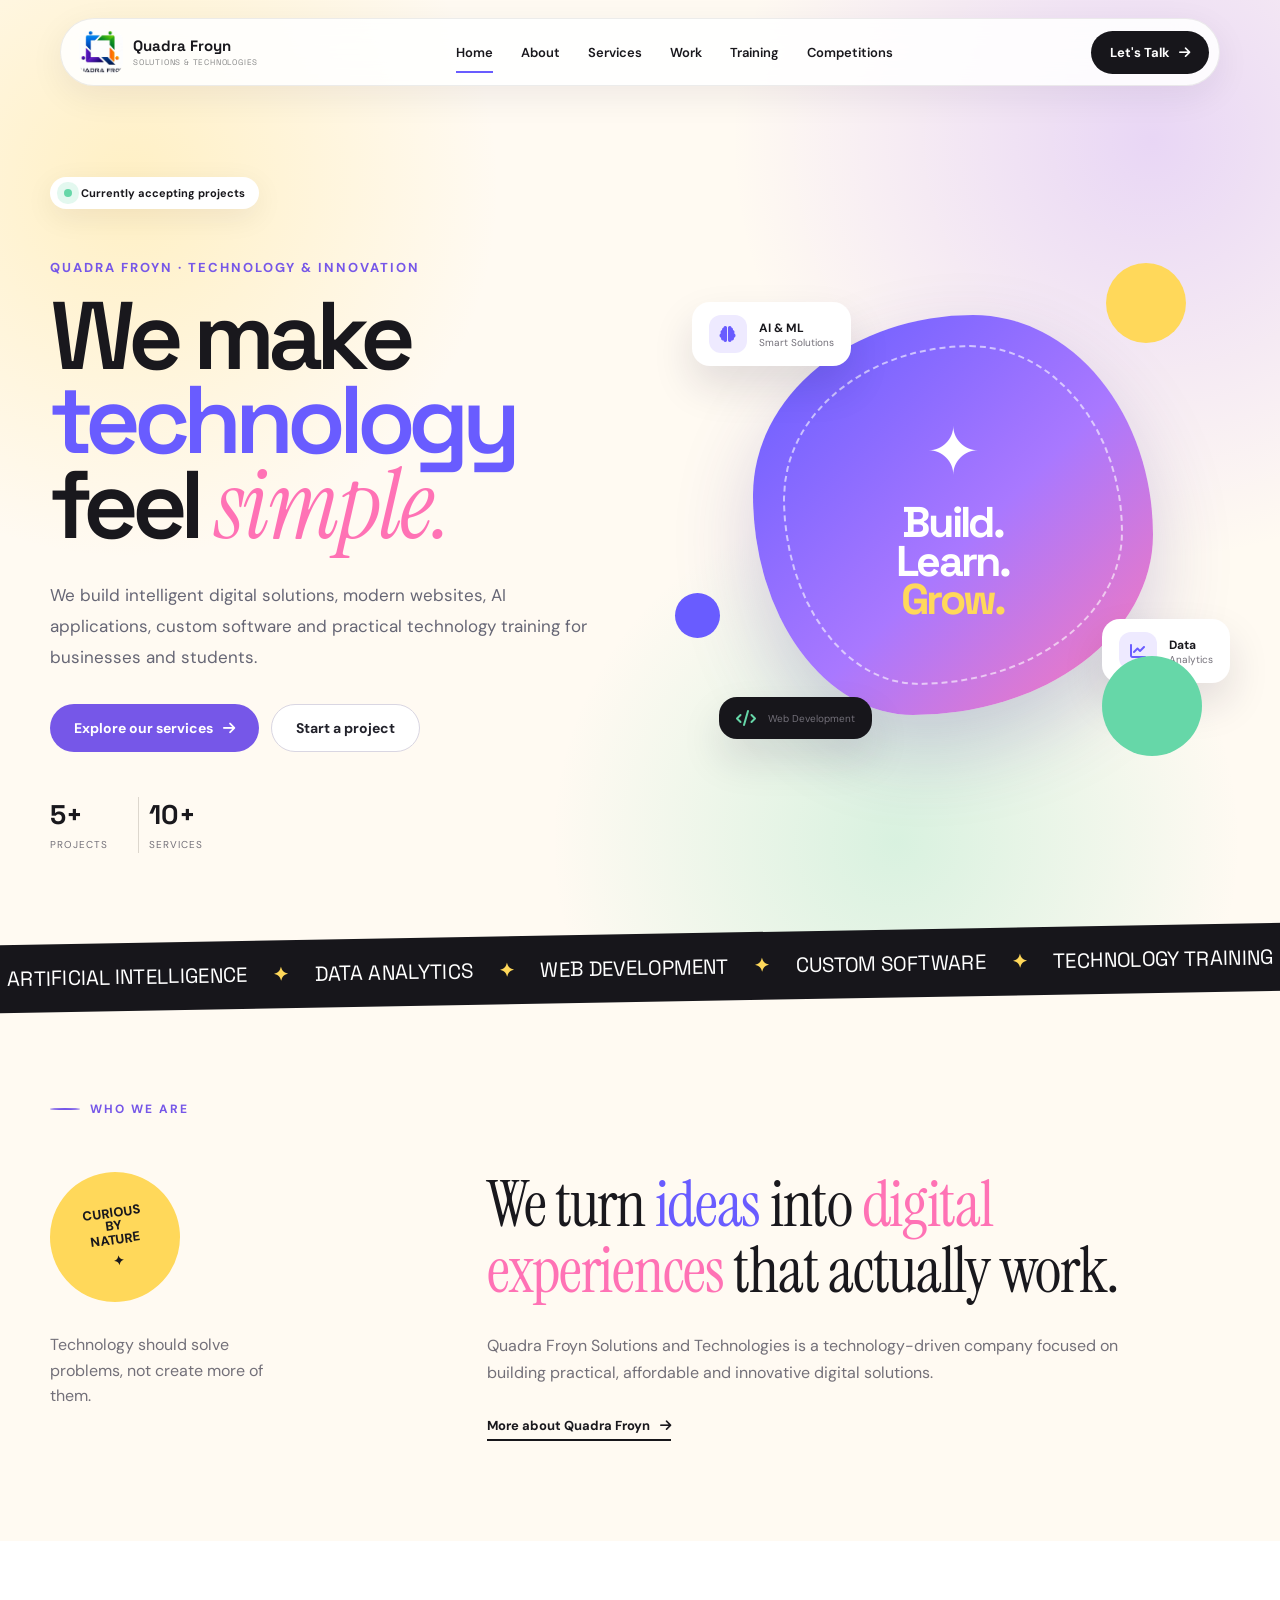
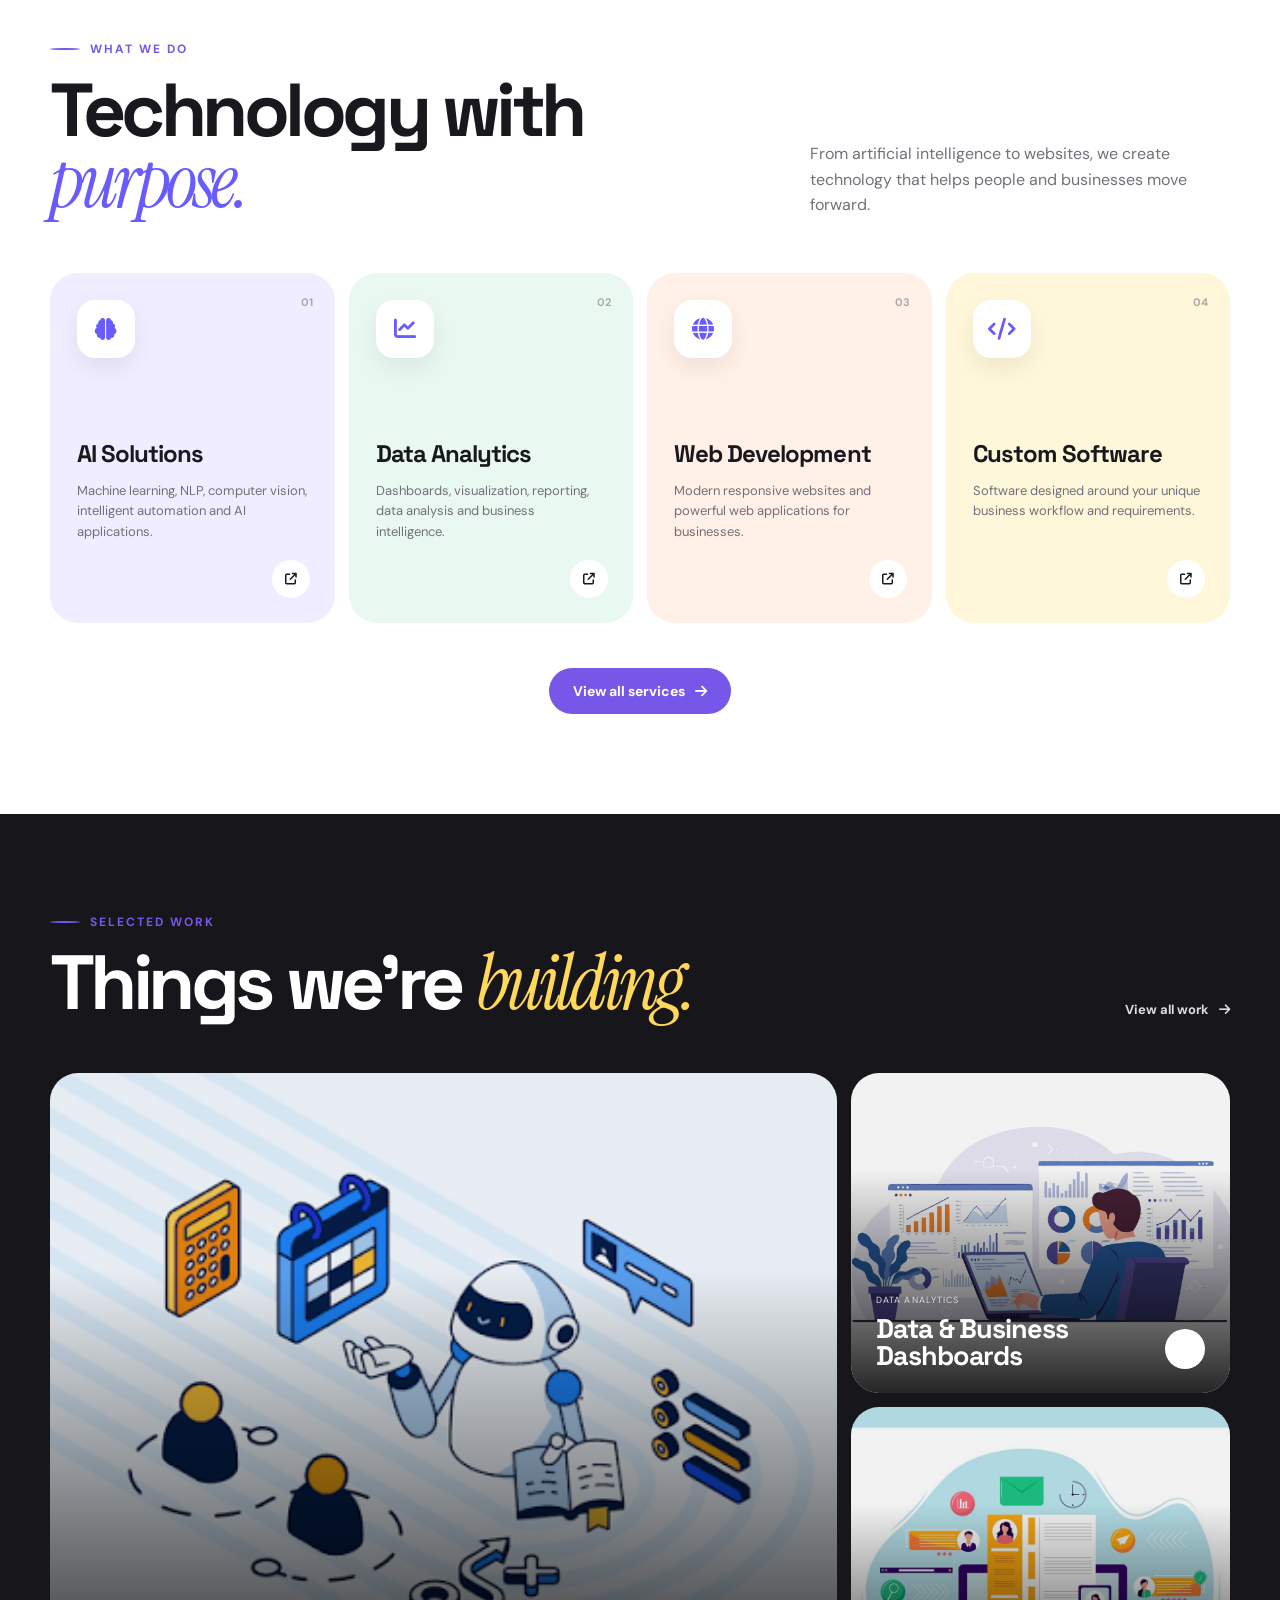
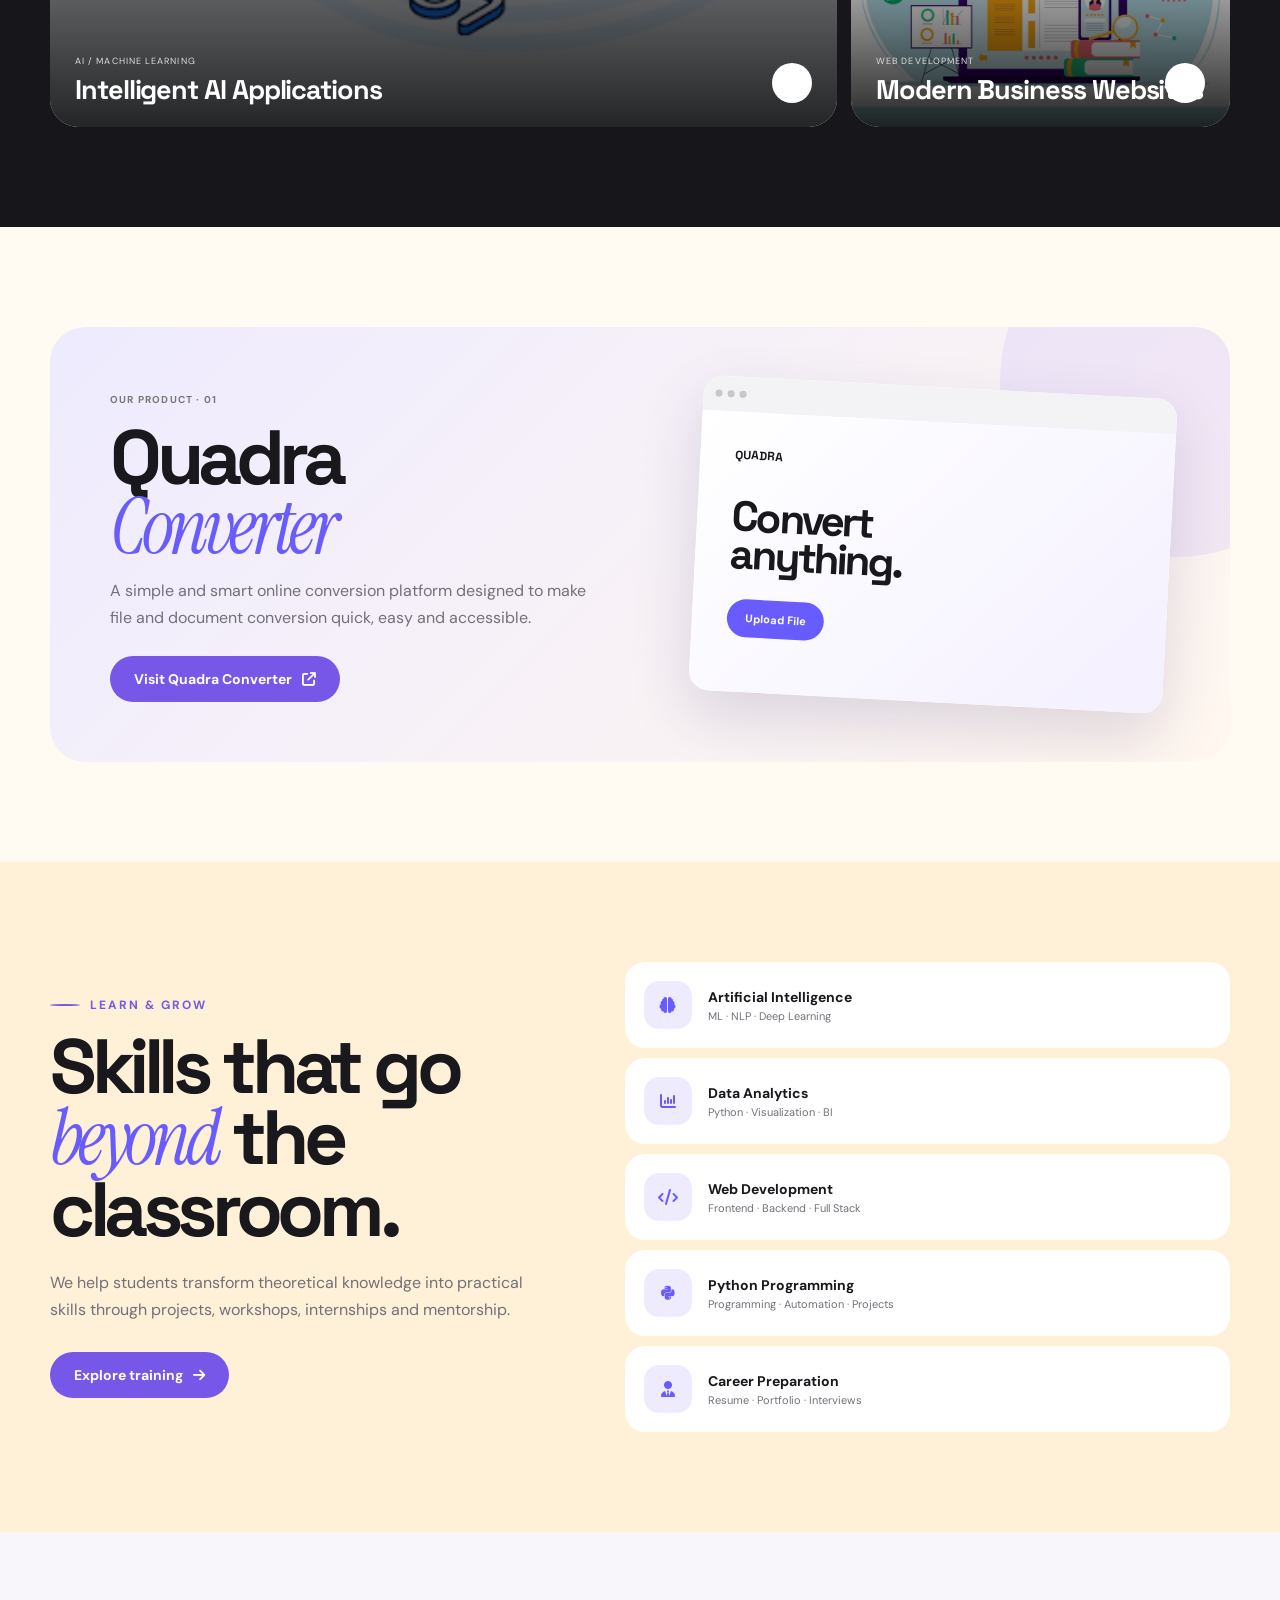
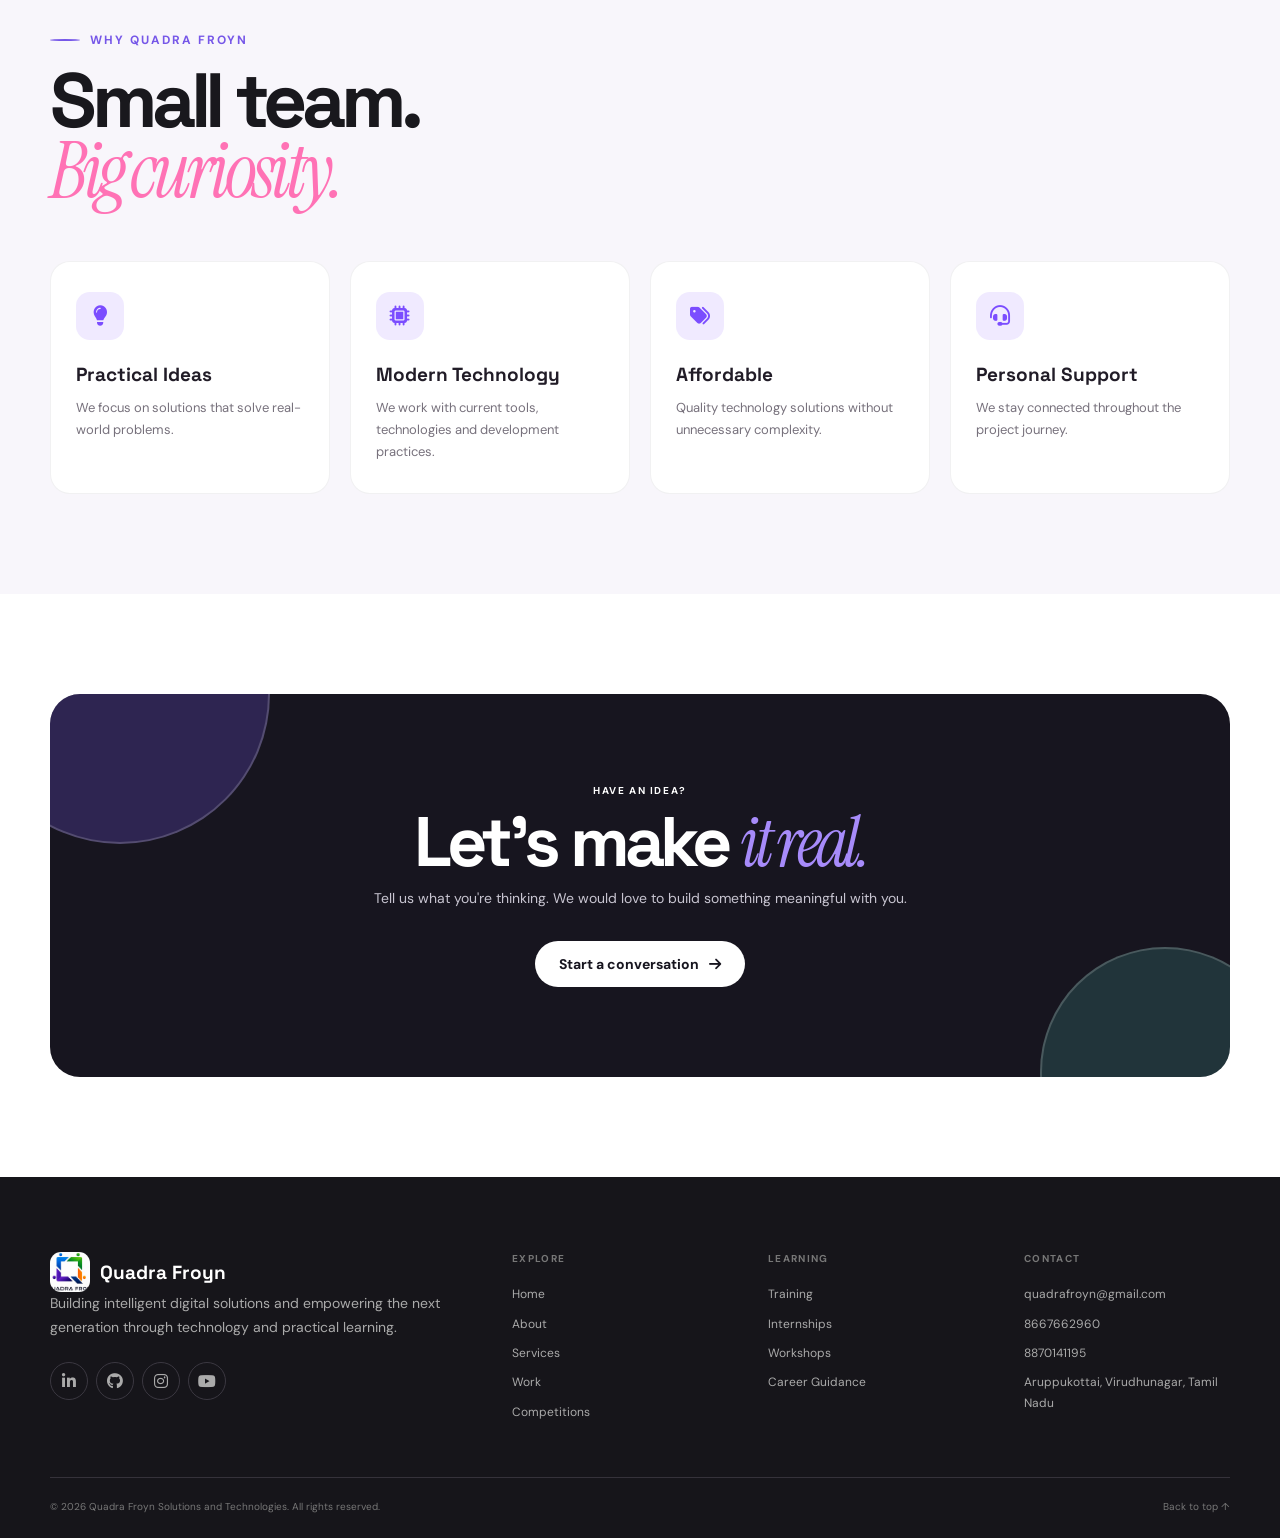
==== commit af9bd837: "Update index.html" ====
--- a/index.html
+++ b/index.html
@@ -39,15 +39,19 @@
 
     </a>
 
-    <nav class="desktop-nav">
-
-        <a href="index.html" class="active">Home</a>
-        <a href="about.html">About</a>
-        <a href="services.html">Services</a>
-        <a href="work.html">Work</a>
-        <a href="training.html">Training</a>
-
-    </nav>
+   <nav class="desktop-nav">
+
+    <a href="index.html" class="active">Home</a>
+    <a href="about.html">About</a>
+    <a href="services.html">Services</a>
+    <a href="work.html">Work</a>
+    <a href="training.html">Training</a>
+    <a href="competitions.html" class="competition-nav">
+        Competitions
+        <span class="competition-dot"></span>
+    </a>
+
+</nav>
 
     <a href="contact.html" class="nav-button">
         Let's Talk
@@ -74,6 +78,12 @@
     <a href="services.html">Services</a>
     <a href="work.html">Work</a>
     <a href="training.html">Training</a>
+
+    <a href="competitions.html" class="mobile-competition-link">
+        Competitions
+        <span>ARVEXA 2026</span>
+    </a>
+
     <a href="contact.html">Contact</a>
 
 </div>
@@ -907,14 +917,15 @@
 
             <div class="footer-column">
 
-                <h4>Explore</h4>
-
-                <a href="index.html">Home</a>
-                <a href="about.html">About</a>
-                <a href="services.html">Services</a>
-                <a href="work.html">Work</a>
-
-            </div>
+    <h4>Explore</h4>
+
+    <a href="index.html">Home</a>
+    <a href="about.html">About</a>
+    <a href="services.html">Services</a>
+    <a href="work.html">Work</a>
+    <a href="competitions.html">Competitions</a>
+
+</div>
 
 
             <div class="footer-column">
@@ -977,4 +988,4 @@
 <script src="js/script.js"></script>
 
 </body>
-</html>+</html>
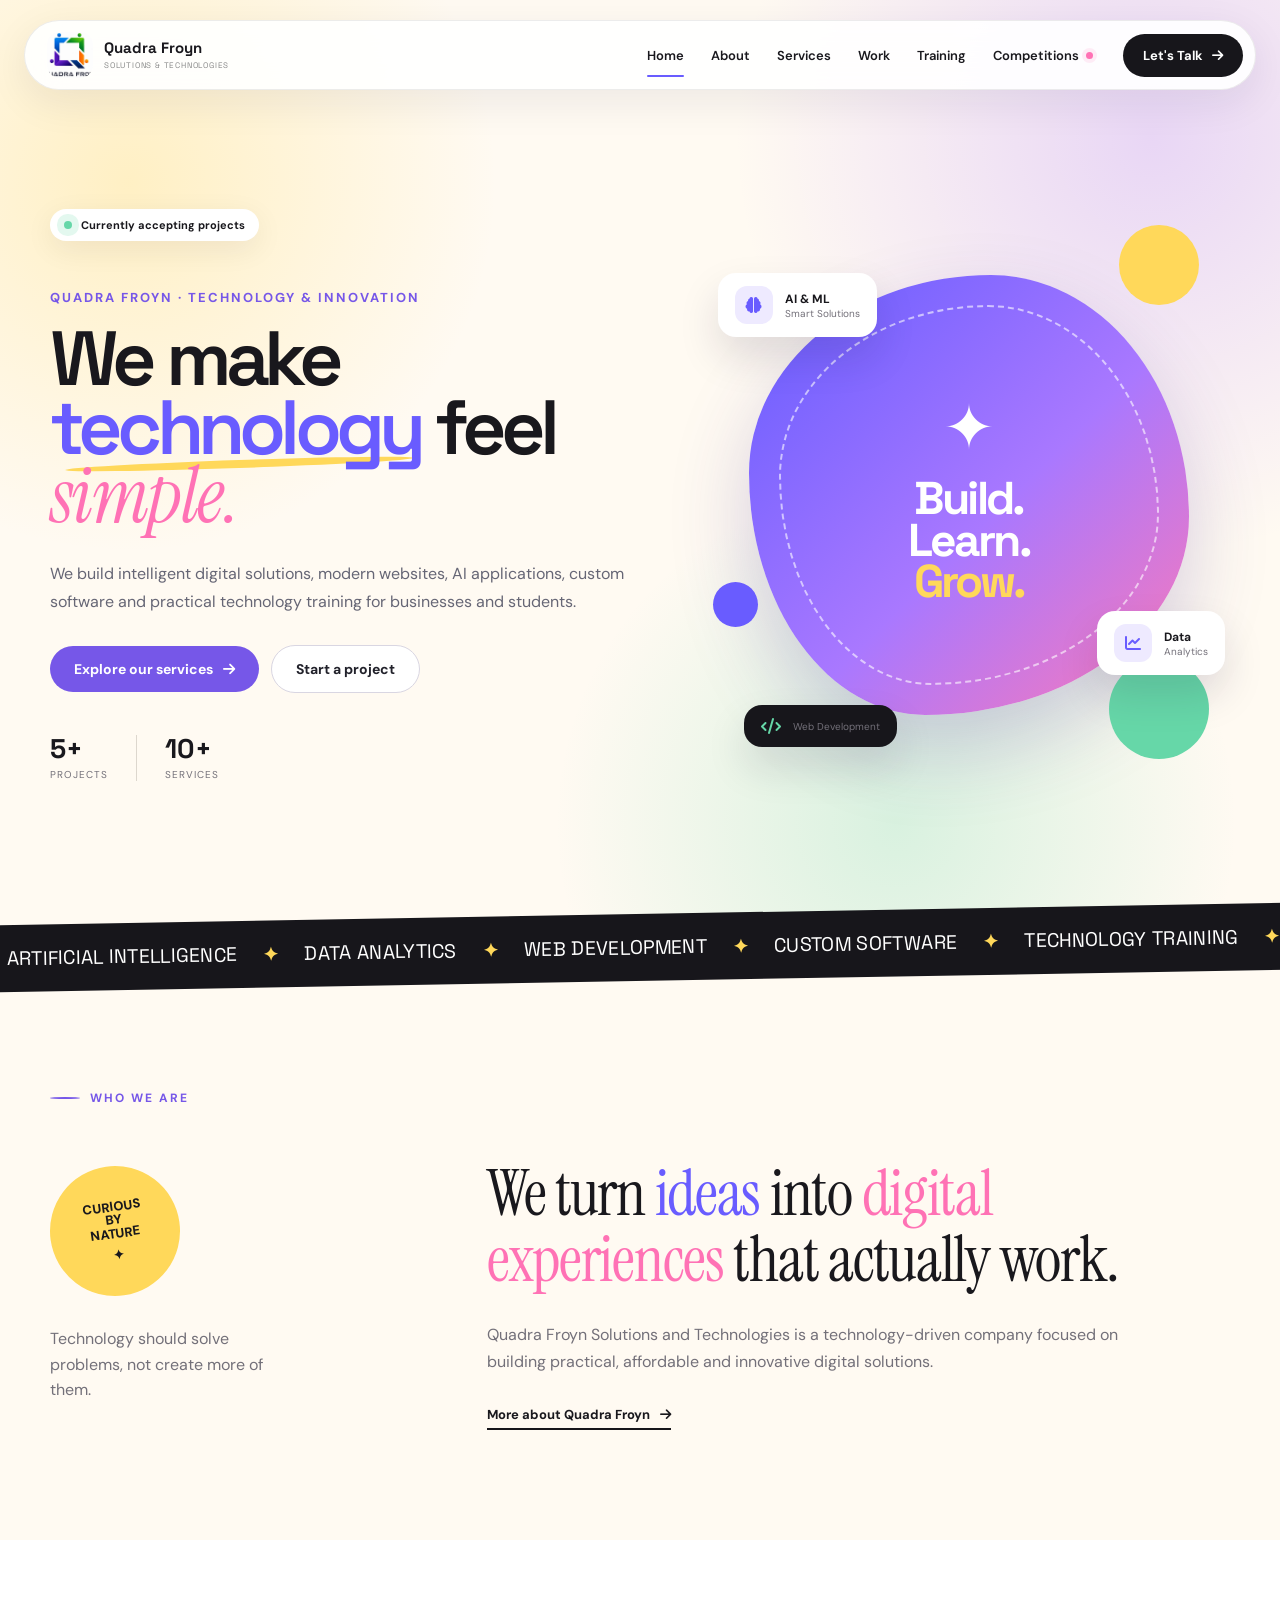
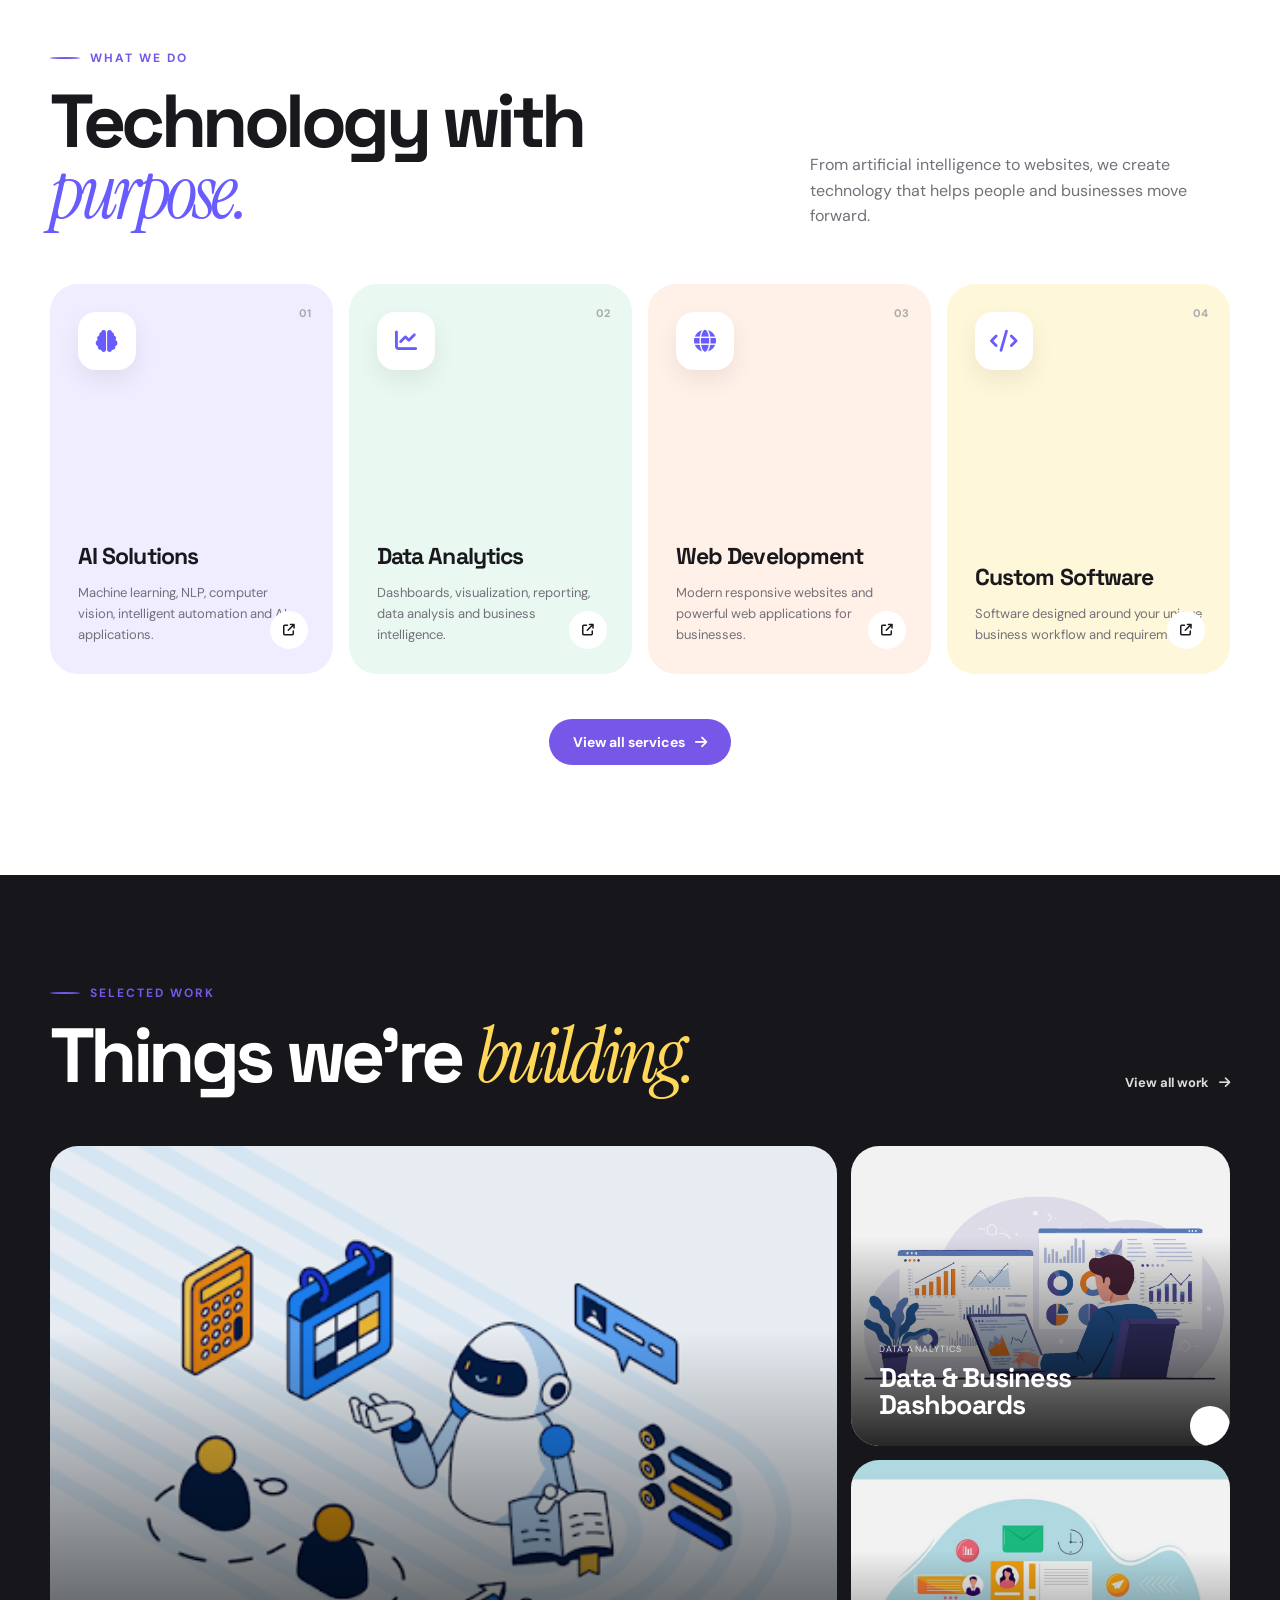
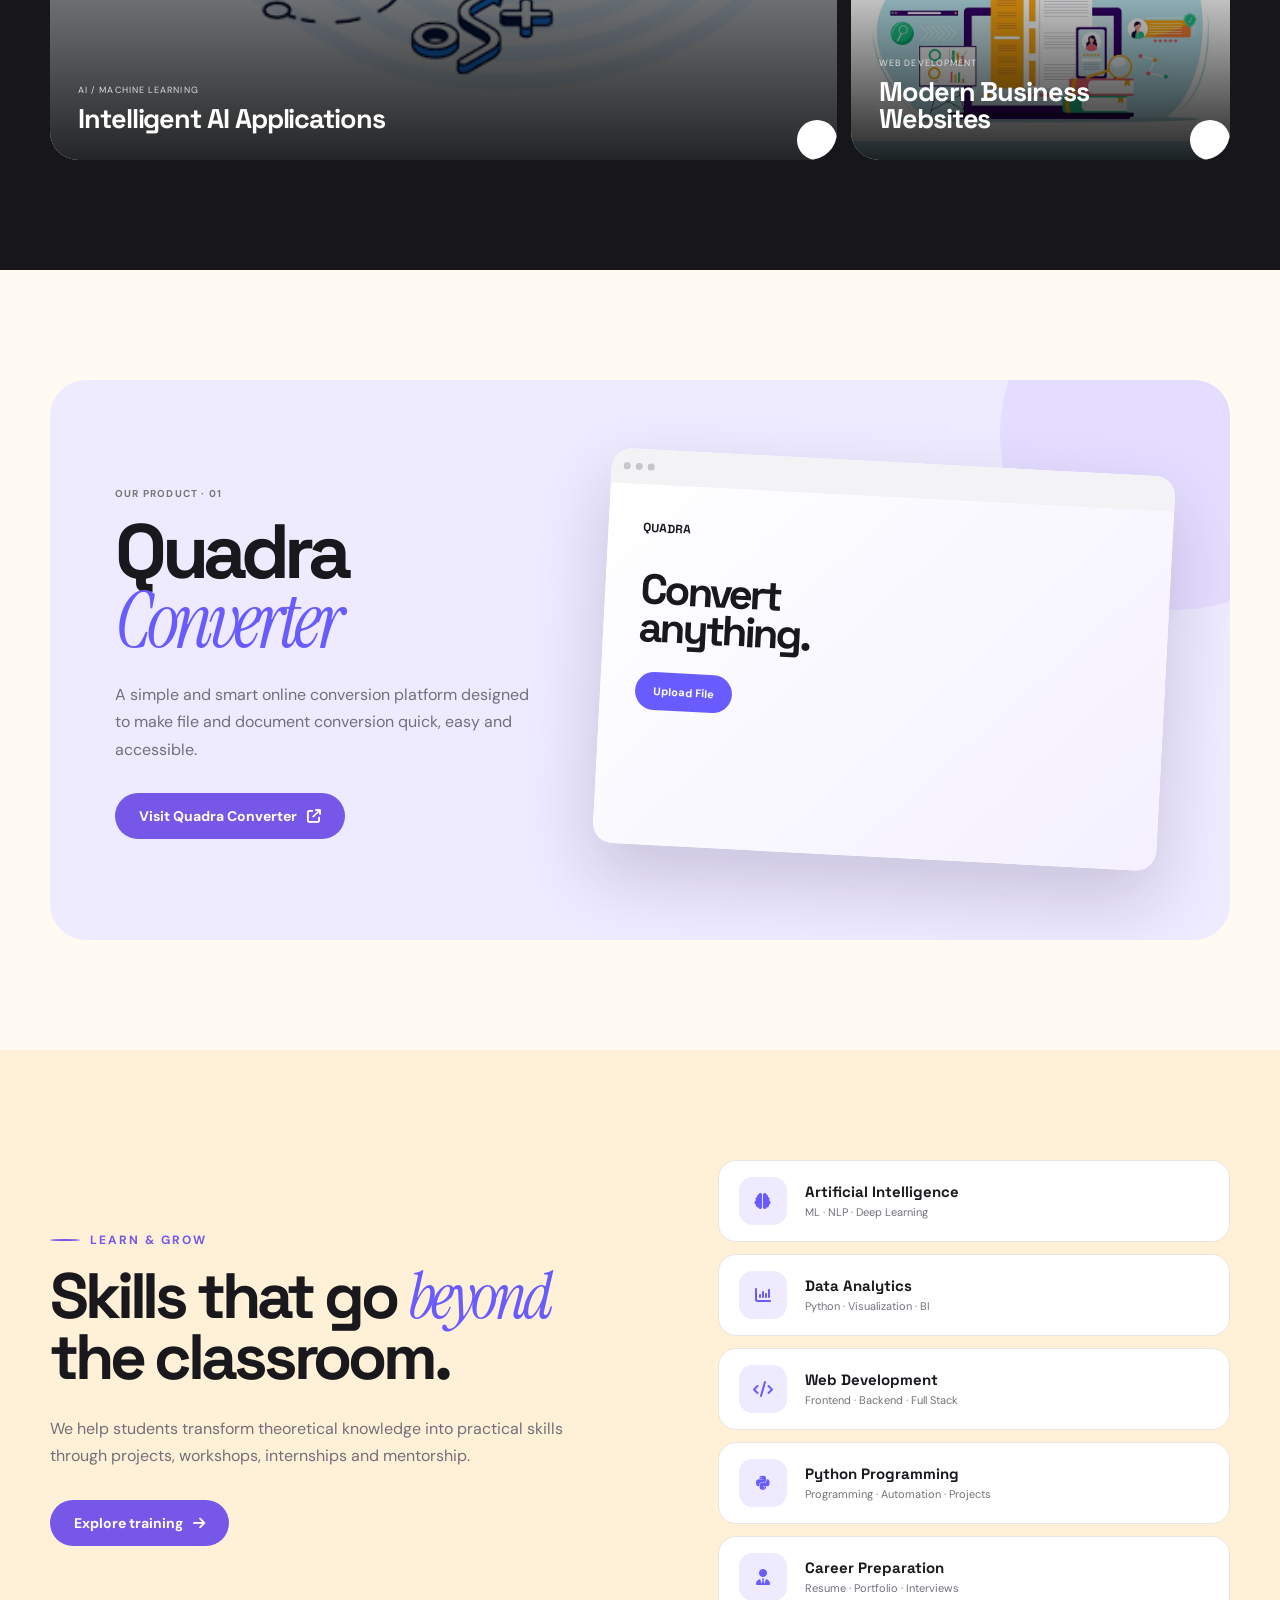
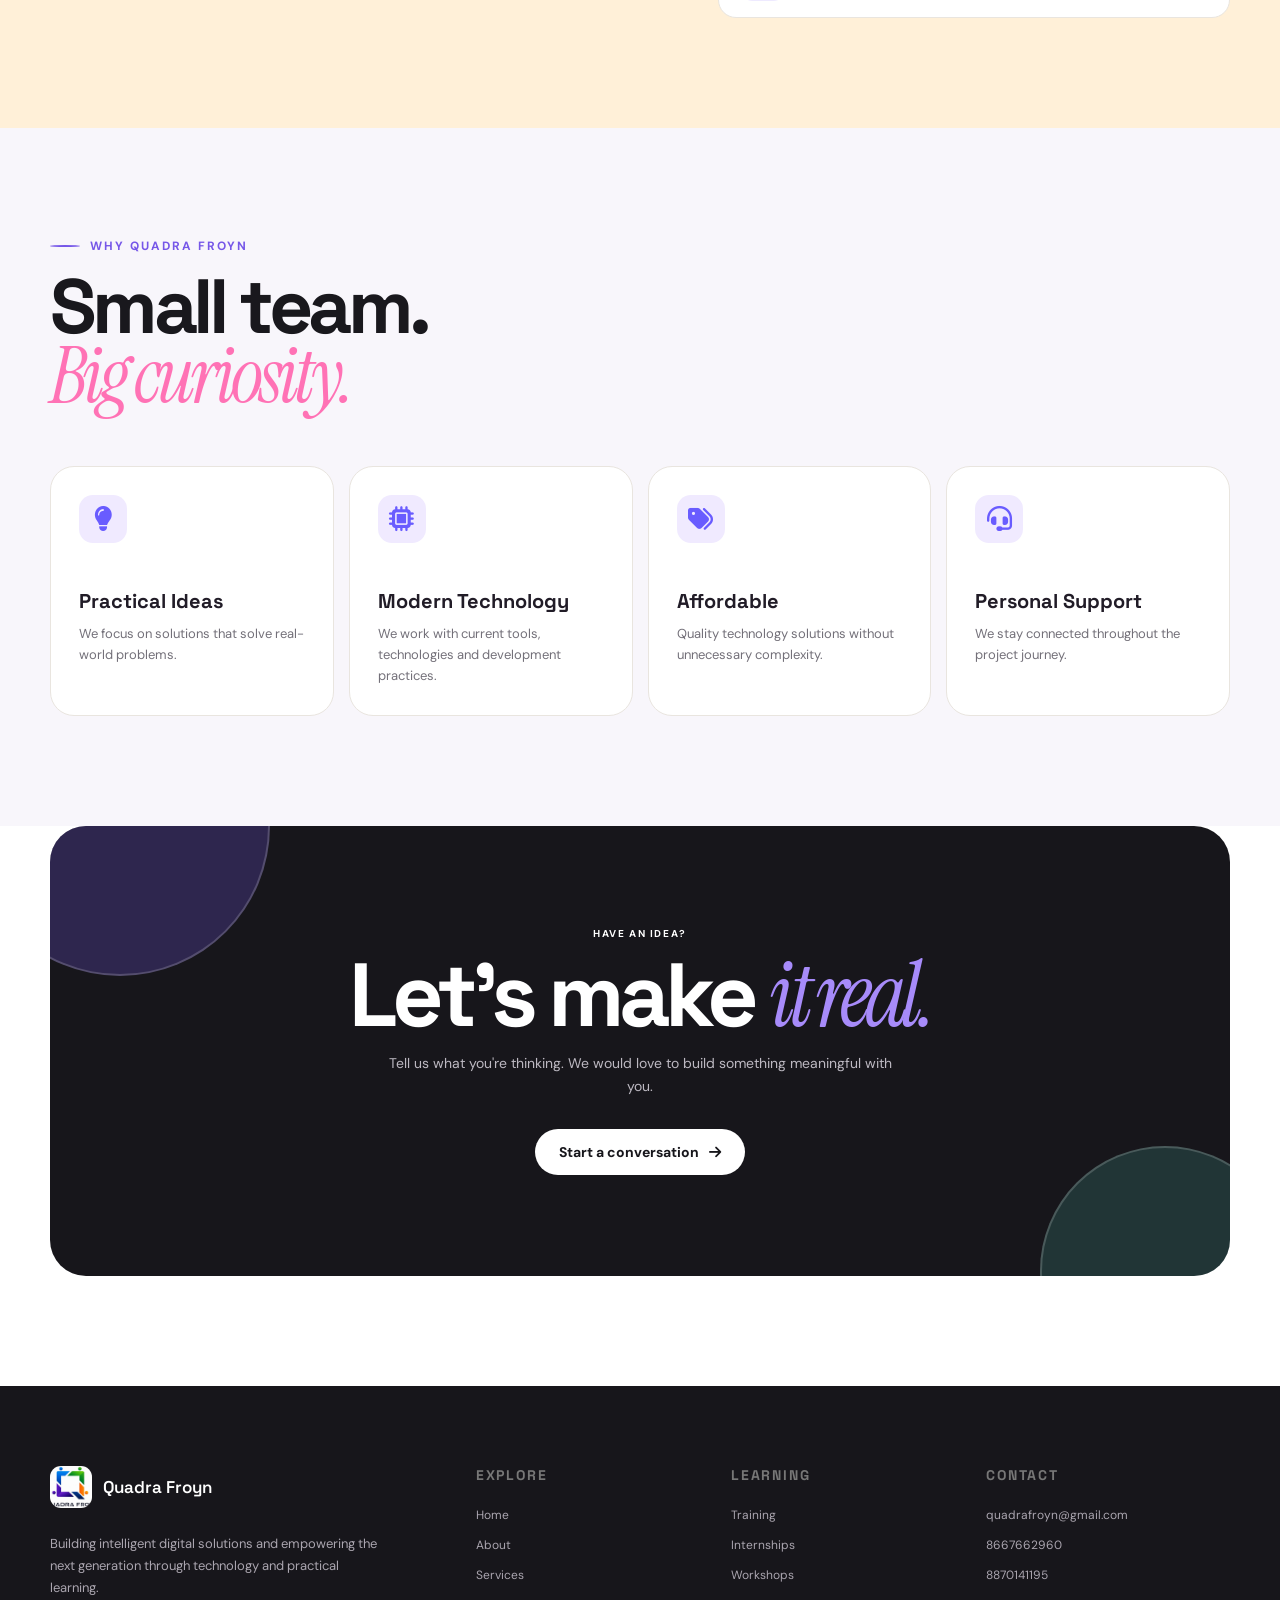
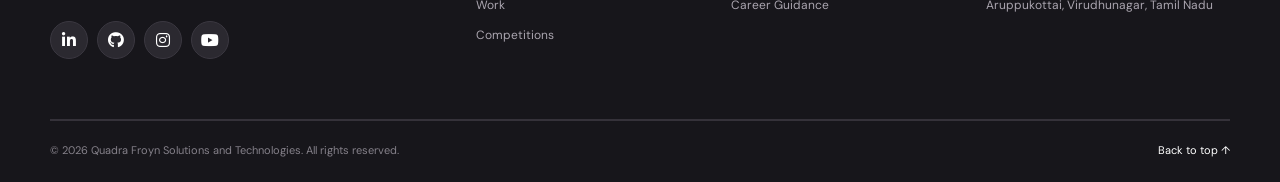
==== commit d9e65aba: "Update index.html" ====
--- a/index.html
+++ b/index.html
@@ -19,6 +19,7 @@
         href="https://cdnjs.cloudflare.com/ajax/libs/font-awesome/6.5.1/css/all.min.css">
 
     <link rel="stylesheet" href="css/style.css">
+    <link rel="stylesheet" href="css/home-desktop.css">
 </head>
 
 <body>
--- a/css/style.css
+++ b/css/style.css
@@ -96,242 +96,310 @@
    NAVBAR
 ========================================================= */
 
+/* =====================================================
+   NAVBAR
+===================================================== */
+
 .navbar {
-
     position: fixed;
     z-index: 1000;
 
-    top: 18px;
+    top: 20px;
     left: 50%;
 
     transform: translateX(-50%);
 
-    width: min(1160px, calc(100% - 30px));
-    height: 68px;
+    width: min(1240px, calc(100% - 48px));
+    min-height: 70px;
 
     display: flex;
     align-items: center;
     justify-content: space-between;
 
-    padding: 0 10px 0 18px;
-
-    background: rgba(255,255,255,.88);
-
-    backdrop-filter: blur(20px);
-
-    border: 1px solid rgba(20,20,20,.08);
+    padding: 0 12px 0 22px;
+
+    background: rgba(255, 255, 255, 0.92);
+
+    backdrop-filter: blur(22px);
+    -webkit-backdrop-filter: blur(22px);
+
+    border: 1px solid rgba(20, 20, 20, 0.08);
 
     border-radius: 999px;
 
     box-shadow:
-        0 10px 35px rgba(30,20,60,.07);
-
-    transition: .4s var(--ease);
+        0 12px 40px rgba(30, 20, 60, 0.08);
+
+    transition:
+        top 0.35s var(--ease),
+        box-shadow 0.35s var(--ease),
+        width 0.35s var(--ease);
 }
 
 .navbar.scrolled {
-
-    top: 10px;
+    top: 12px;
 
     box-shadow:
-        0 18px 50px rgba(30,20,60,.14);
-}
-
-
-/* LOGO */
+        0 18px 55px rgba(30, 20, 60, 0.14);
+}
+
+
+/* =====================================================
+   LOGO
+===================================================== */
 
 .logo-area {
-
     display: flex;
     align-items: center;
 
-    gap: 10px;
-
-    font-family: "Space Grotesk";
+    gap: 11px;
+
+    flex-shrink: 0;
+
+    font-family: "Space Grotesk", sans-serif;
 }
 
 .logo-area img {
+    width: 46px;
+    height: 46px;
+
+    object-fit: cover;
+
+    border-radius: 13px;
+
+    display: block;
+}
+
+.logo-area strong {
+    display: block;
+
+    font-size: 15px;
+    line-height: 1.1;
+
+    white-space: nowrap;
+}
+
+.logo-area span {
+    display: block;
+
+    margin-top: 4px;
+
+    font-size: 8px;
+
+    color: #888;
+
+    letter-spacing: 0.1em;
+
+    text-transform: uppercase;
+
+    white-space: nowrap;
+}
+
+
+/* =====================================================
+   DESKTOP NAVIGATION
+===================================================== */
+
+.desktop-nav {
+    display: flex;
+    align-items: center;
+
+    gap: 30px;
+
+    margin-left: auto;
+    margin-right: 30px;
+
+    font-size: 13px;
+
+    font-weight: 600;
+}
+
+.desktop-nav a {
+    position: relative;
+
+    padding: 8px 0;
+
+    white-space: nowrap;
+
+    transition:
+        color 0.3s ease,
+        transform 0.3s ease;
+}
+
+.desktop-nav a:hover {
+    color: var(--purple);
+}
+
+.desktop-nav a::after {
+    content: "";
+
+    position: absolute;
+
+    left: 0;
+    bottom: -5px;
+
+    width: 100%;
+    height: 2px;
+
+    background: var(--purple);
+
+    border-radius: 10px;
+
+    transform: scaleX(0);
+
+    transform-origin: right;
+
+    transition: transform 0.3s ease;
+}
+
+.desktop-nav a:hover::after,
+.desktop-nav a.active::after {
+    transform: scaleX(1);
+
+    transform-origin: left;
+}
+
+
+/* =====================================================
+   NAV CTA BUTTON
+===================================================== */
+
+.nav-button {
+    display: inline-flex;
+
+    align-items: center;
+    justify-content: center;
+
+    gap: 9px;
+
+    flex-shrink: 0;
+
+    background: var(--black);
+
+    color: #fff;
+
+    padding: 13px 20px;
+
+    border-radius: 999px;
+
+    font-weight: 700;
+
+    font-size: 13px;
+
+    white-space: nowrap;
+
+    transition:
+        background 0.35s var(--ease),
+        transform 0.35s var(--ease),
+        box-shadow 0.35s var(--ease);
+}
+
+.nav-button:hover {
+    background: var(--purple);
+
+    transform: translateY(-2px);
+
+    box-shadow:
+        0 8px 20px rgba(91, 54, 214, 0.22);
+}
+
+
+/* =====================================================
+   MOBILE MENU BUTTON
+===================================================== */
+
+.menu-button {
+    display: none;
+
+    align-items: center;
+    justify-content: center;
 
     width: 44px;
     height: 44px;
 
-    object-fit: cover;
-
-    border-radius: 12px;
-}
-
-.logo-area strong {
-
-    display: block;
-
-    font-size: 15px;
-    line-height: 1;
-}
-
-.logo-area span {
-
-    display: block;
-
-    margin-top: 4px;
-
-    font-size: 8px;
-
-    color: #888;
-
-    letter-spacing: .1em;
-
-    text-transform: uppercase;
-}
-
-
-/* DESKTOP NAV */
-
-.desktop-nav {
+    border: none;
+
+    border-radius: 50%;
+
+    background: var(--black);
+
+    color: #fff;
+
+    cursor: pointer;
+
+    font-size: 18px;
+
+    flex-shrink: 0;
+}
+
+
+/* =====================================================
+   MOBILE MENU
+===================================================== */
+
+.mobile-menu {
+    position: fixed;
+
+    z-index: 2000;
+
+    inset: 0;
+
+    width: 100%;
+    height: 100vh;
+
+    background: var(--cream);
 
     display: flex;
 
-    gap: 28px;
-
-    font-size: 13px;
-
-    font-weight: 600;
-}
-
-.desktop-nav a {
-
-    position: relative;
-
-    padding: 5px 0;
-}
-
-.desktop-nav a::after {
-
-    content: "";
-
-    position: absolute;
-
-    left: 0;
-    bottom: -7px;
-
-    width: 100%;
-    height: 2px;
-
-    background: var(--purple);
-
-    transform: scaleX(0);
-
-    transform-origin: right;
-
-    transition: .3s;
-}
-
-.desktop-nav a:hover::after,
-.desktop-nav a.active::after {
-
-    transform: scaleX(1);
-
-    transform-origin: left;
-}
-
-
-/* NAV BUTTON */
-
-.nav-button {
-
-    display: inline-flex;
-
+    flex-direction: column;
+
+    justify-content: center;
     align-items: center;
 
-    gap: 9px;
-
-    background: var(--black);
-
-    color: white;
-
-    padding: 13px 19px;
-
-    border-radius: 999px;
-
-    font-weight: 700;
-
-    font-size: 13px;
-
-    transition: .35s var(--ease);
-}
-
-.nav-button:hover {
-
-    background: var(--purple);
-
-    transform: translateY(-2px);
-}
-
-
-/* MOBILE BUTTON */
-
-.menu-button {
-
-    display: none;
-
-    width: 44px;
-    height: 44px;
-
-    border: none;
-
-    border-radius: 50%;
-
-    background: var(--black);
-
-    color: white;
-
-    cursor: pointer;
-}
-
-
-/* MOBILE MENU */
-
-.mobile-menu {
-
-    position: fixed;
-
-    z-index: 2000;
-
-    inset: 0;
-
-    background: var(--cream);
-
-    display: flex;
-
-    flex-direction: column;
-
-    justify-content: center;
-
-    align-items: center;
-
     gap: 20px;
 
     transform: translateY(-110%);
 
-    transition: .65s var(--ease);
+    visibility: hidden;
+
+    transition:
+        transform 0.65s var(--ease),
+        visibility 0.65s ease;
 }
 
 .mobile-menu.open {
     transform: translateY(0);
+
+    visibility: visible;
 }
 
 .mobile-menu a {
-
-    font-family: "Space Grotesk";
+    font-family: "Space Grotesk", sans-serif;
 
     font-size: 42px;
 
     font-weight: 600;
 
-    letter-spacing: -.05em;
-}
+    letter-spacing: -0.05em;
+
+    transition:
+        color 0.3s ease,
+        transform 0.3s ease;
+}
+
+.mobile-menu a:hover,
+.mobile-menu a.active {
+    color: var(--purple);
+
+    transform: translateX(5px);
+}
+
+
+/* =====================================================
+   CLOSE BUTTON
+===================================================== */
 
 .close-menu {
-
     position: absolute;
 
     top: 25px;
@@ -340,75 +408,234 @@
     width: 45px;
     height: 45px;
 
+    display: flex;
+    align-items: center;
+    justify-content: center;
+
     border: none;
 
     background: var(--black);
 
-    color: white;
+    color: #fff;
 
     border-radius: 50%;
 
     cursor: pointer;
-}
-
+
+    font-size: 18px;
+
+    transition:
+        background 0.3s ease,
+        transform 0.3s ease;
+}
+
+.close-menu:hover {
+    background: var(--purple);
+
+    transform: rotate(90deg);
+}
+
+
+/* =====================================================
+   TABLET
+===================================================== */
+
+@media (max-width: 1050px) {
+
+    .navbar {
+        width: calc(100% - 32px);
+
+        padding-left: 18px;
+    }
+
+    .desktop-nav {
+        gap: 20px;
+
+        margin-right: 20px;
+    }
+
+    .desktop-nav a {
+        font-size: 12px;
+    }
+
+    .nav-button {
+        padding: 12px 16px;
+
+        font-size: 12px;
+    }
+}
+
+
+/* =====================================================
+   MOBILE
+===================================================== */
+
+@media (max-width: 768px) {
+
+    .navbar {
+        top: 14px;
+
+        width: calc(100% - 28px);
+
+        min-height: 62px;
+
+        padding: 0 9px 0 14px;
+    }
+
+    .navbar.scrolled {
+        top: 10px;
+    }
+
+    .desktop-nav {
+        display: none !important;
+    }
+
+    .navbar .nav-button {
+        display: none;
+    }
+
+    .menu-button {
+        display: flex;
+    }
+
+    .logo-area img {
+        width: 42px;
+        height: 42px;
+    }
+
+    .logo-area strong {
+        font-size: 14px;
+    }
+
+    .logo-area span {
+        font-size: 7px;
+    }
+
+    .mobile-menu a {
+        font-size: 34px;
+    }
+}
+
+
+/* =====================================================
+   SMALL MOBILE
+===================================================== */
+
+@media (max-width: 480px) {
+
+    .navbar {
+        width: calc(100% - 20px);
+
+        min-height: 58px;
+
+        padding-left: 11px;
+        padding-right: 7px;
+    }
+
+    .logo-area {
+        gap: 8px;
+    }
+
+    .logo-area img {
+        width: 39px;
+        height: 39px;
+
+        border-radius: 11px;
+    }
+
+    .logo-area strong {
+        font-size: 13px;
+    }
+
+    .logo-area span {
+        font-size: 6.5px;
+    }
+
+    .menu-button {
+        width: 40px;
+        height: 40px;
+    }
+
+    .mobile-menu {
+        gap: 16px;
+    }
+
+    .mobile-menu a {
+        font-size: 30px;
+    }
+}
 
 /* =========================================================
    HERO
 ========================================================= */
 
 .hero {
-
+    position: relative;
     min-height: 100vh;
 
-    position: relative;
-
     overflow: hidden;
 
-    padding: 165px 0 70px;
+    padding: 155px 0 80px;
 
     background:
-
         radial-gradient(
             circle at 10% 20%,
-            rgba(255,216,90,.30),
+            rgba(255, 216, 90, .30),
             transparent 27%
         ),
 
         radial-gradient(
             circle at 90% 15%,
-            rgba(166,108,255,.25),
+            rgba(166, 108, 255, .25),
             transparent 30%
         ),
 
         radial-gradient(
             circle at 70% 90%,
-            rgba(102,215,168,.25),
+            rgba(102, 215, 168, .25),
             transparent 28%
         ),
 
         var(--cream);
 }
 
+
+/* =========================================================
+   HERO CONTAINER
+========================================================= */
+
 .hero-container {
+    width: min(1240px, calc(100% - 48px));
+
+    margin: 0 auto;
 
     display: grid;
 
     grid-template-columns:
-        1fr
-        1fr;
+        minmax(0, 1.05fr)
+        minmax(0, .95fr);
 
     gap: 70px;
 
     align-items: center;
 
-    min-height: 700px;
-}
-
-
-/* HERO CONTENT */
+    min-height: 680px;
+}
+
+
+/* =========================================================
+   HERO CONTENT
+========================================================= */
+
+.hero-content {
+    position: relative;
+
+    z-index: 5;
+
+    max-width: 680px;
+}
 
 .availability {
-
     display: inline-flex;
 
     align-items: center;
@@ -417,7 +644,7 @@
 
     padding: 9px 14px;
 
-    background: white;
+    background: #fff;
 
     border-radius: 999px;
 
@@ -426,28 +653,28 @@
     font-weight: 700;
 
     box-shadow:
-        0 8px 30px rgba(30,20,40,.07);
+        0 8px 30px rgba(30, 20, 40, .07);
 
     margin-bottom: 25px;
 }
 
 .availability span {
-
     width: 8px;
     height: 8px;
 
+    flex-shrink: 0;
+
     border-radius: 50%;
 
     background: var(--green);
 
     box-shadow:
-        0 0 0 7px rgba(102,215,168,.18);
+        0 0 0 7px rgba(102, 215, 168, .18);
 
     animation: pulse 2s infinite;
 }
 
 @keyframes pulse {
-
     50% {
         box-shadow:
             0 0 0 13px transparent;
@@ -456,7 +683,6 @@
 
 
 .hero-small {
-
     color: var(--muted);
 
     font-size: 11px;
@@ -468,13 +694,23 @@
     margin-bottom: 18px;
 }
 
+
+/* =========================================================
+   HERO HEADING
+========================================================= */
+
 .hero h1 {
-
-    font-family: "Space Grotesk";
-
-    font-size: clamp(60px, 7.5vw, 105px);
-
-    line-height: .88;
+    margin: 0;
+
+    font-family: "Space Grotesk", sans-serif;
+
+    /*
+       Desktop size is now controlled instead of
+       growing too aggressively with viewport width.
+    */
+    font-size: clamp(58px, 6vw, 92px);
+
+    line-height: .9;
 
     letter-spacing: -.075em;
 
@@ -482,7 +718,6 @@
 }
 
 .hero h1 .highlight {
-
     position: relative;
 
     display: inline-block;
@@ -491,7 +726,6 @@
 }
 
 .hero h1 .highlight::after {
-
     content: "";
 
     position: absolute;
@@ -513,8 +747,7 @@
 }
 
 .hero h1 em {
-
-    font-family: "Instrument Serif";
+    font-family: "Instrument Serif", serif;
 
     font-weight: 400;
 
@@ -524,33 +757,38 @@
 }
 
 
+/* =========================================================
+   HERO DESCRIPTION
+========================================================= */
+
 .hero-description {
-
-    max-width: 570px;
-
-    margin: 32px 0;
+    max-width: 590px;
+
+    margin: 30px 0;
 
     color: var(--muted);
 
-    font-size: 17px;
+    font-size: 16px;
 
     line-height: 1.7;
 }
 
 
-/* BUTTONS */
+/* =========================================================
+   HERO BUTTONS
+========================================================= */
 
 .hero-buttons {
-
     display: flex;
 
+    align-items: center;
+
     gap: 12px;
 
     flex-wrap: wrap;
 }
 
 .button {
-
     display: inline-flex;
 
     align-items: center;
@@ -567,74 +805,83 @@
 
     font-size: 13px;
 
+    white-space: nowrap;
+
     transition: .35s var(--ease);
 }
 
 .primary-button {
-
     background: var(--black);
 
-    color: white;
+    color: #fff;
 }
 
 .primary-button:hover {
-
     background: var(--purple);
 
     transform: translateY(-4px);
 
     box-shadow:
-        0 14px 30px rgba(105,92,255,.25);
+        0 14px 30px rgba(105, 92, 255, .25);
 }
 
 .secondary-button {
-
-    background: white;
+    background: #fff;
 
     border: 1px solid var(--line);
 }
 
 .secondary-button:hover {
-
     transform: translateY(-4px);
 
     box-shadow: var(--shadow);
 }
 
 
-/* HERO STATS */
+/* =========================================================
+   HERO STATS
+========================================================= */
 
 .hero-mini-stats {
-
     display: flex;
 
-    gap: 10px;
-
-    margin-top: 45px;
+    align-items: flex-start;
+
+    gap: 0;
+
+    margin-top: 42px;
 }
 
 .hero-mini-stats div {
-
-    padding-right: 30px;
+    padding-right: 28px;
+
+    margin-right: 28px;
 
     border-right: 1px solid #ddd7ce;
 }
 
 .hero-mini-stats div:last-child {
-
-    border: none;
+    padding-right: 0;
+
+    margin-right: 0;
+
+    border-right: none;
 }
 
 .hero-mini-stats strong {
-
     display: block;
 
-    font-family: "Space Grotesk";
+    font-family: "Space Grotesk", sans-serif;
 
     font-size: 27px;
+
+    line-height: 1;
 }
 
 .hero-mini-stats span {
+    display: block;
+
+    margin-top: 6px;
 
     color: var(--muted);
 
@@ -651,20 +898,28 @@
 ========================================================= */
 
 .hero-visual {
-
     position: relative;
 
-    min-height: 560px;
+    min-height: 580px;
 
     display: grid;
 
     place-items: center;
-}
+
+    z-index: 2;
+}
+
+
+/* =========================================================
+   MAIN VISUAL CIRCLE
+========================================================= */
 
 .visual-circle {
-
-    width: 400px;
-    height: 400px;
+    width: min(430px, 90%);
+
+    aspect-ratio: 1 / 1;
+
+    height: auto;
 
     position: relative;
 
@@ -685,7 +940,7 @@
         45% 55% 45% 55%;
 
     box-shadow:
-        0 35px 80px rgba(70,50,150,.22);
+        0 35px 80px rgba(70, 50, 150, .22);
 
     animation:
         morph 9s ease-in-out infinite,
@@ -693,21 +948,19 @@
 }
 
 .visual-circle::before {
-
     content: "";
 
     position: absolute;
 
     inset: 30px;
 
-    border: 2px dashed rgba(255,255,255,.6);
+    border: 2px dashed rgba(255, 255, 255, .6);
 
     border-radius: inherit;
 }
 
 @keyframes morph {
-
-    0%,100% {
+    0%, 100% {
         border-radius:
             55% 45% 60% 40% /
             45% 55% 45% 55%;
@@ -721,33 +974,40 @@
 }
 
 @keyframes float {
-
     50% {
-        transform: translateY(-15px) rotate(2deg);
-    }
-}
+        transform:
+            translateY(-15px)
+            rotate(2deg);
+    }
+}
+
+
+/* =========================================================
+   CIRCLE CONTENT
+========================================================= */
 
 .circle-content {
-
-    color: white;
+    position: relative;
+
+    color: #fff;
 
     text-align: center;
 
-    position: relative;
+    z-index: 2;
 }
 
 .sparkle {
-
-    font-size: 65px;
+    font-size: 62px;
 
     margin-bottom: 10px;
 }
 
 .circle-content h3 {
-
-    font-family: "Space Grotesk";
-
-    font-size: 43px;
+    margin: 0;
+
+    font-family: "Space Grotesk", sans-serif;
+
+    font-size: clamp(34px, 4vw, 43px);
 
     line-height: .9;
 
@@ -755,15 +1015,15 @@
 }
 
 .circle-content h3 span {
-
     color: var(--yellow);
 }
 
 
-/* FLOATING CARDS */
+/* =========================================================
+   FLOATING CARDS
+========================================================= */
 
 .floating-card {
-
     position: absolute;
 
     display: flex;
@@ -772,34 +1032,36 @@
 
     gap: 12px;
 
-    background: white;
+    background: #fff;
 
     padding: 13px 17px;
 
     border-radius: 18px;
 
     box-shadow:
-        0 20px 40px rgba(30,20,60,.13);
-
-    animation: floatCard 5s ease-in-out infinite;
+        0 20px 40px rgba(30, 20, 60, .13);
+
+    z-index: 5;
+
+    animation:
+        floatCard 5s ease-in-out infinite;
 }
 
 @keyframes floatCard {
-
     50% {
-        transform: translateY(-12px) rotate(2deg);
+        transform:
+            translateY(-12px)
+            rotate(2deg);
     }
 }
 
 .floating-card strong {
-
     display: block;
 
     font-size: 12px;
 }
 
 .floating-card span {
-
     display: block;
 
     color: var(--muted);
@@ -808,13 +1070,15 @@
 }
 
 .card-icon {
-
     width: 38px;
     height: 38px;
 
     display: grid;
+
     place-items: center;
 
+    flex-shrink: 0;
+
     background: var(--purple-light);
 
     color: var(--purple);
@@ -822,15 +1086,18 @@
     border-radius: 12px;
 }
 
+
+/* =========================================================
+   FLOATING CARD POSITIONS
+========================================================= */
+
 .card-ai {
-
-    top: 12%;
-
-    left: 3%;
+    top: 13%;
+
+    left: 0;
 }
 
 .card-data {
-
     right: 0;
 
     bottom: 20%;
@@ -839,56 +1106,58 @@
 }
 
 .card-web {
-
-    left: 8%;
-
-    bottom: 10%;
+    left: 7%;
+
+    bottom: 8%;
 
     background: var(--black);
 
-    color: white;
+    color: #fff;
 
     animation-delay: -3s;
 }
 
 .card-web i {
-
     color: var(--green);
 }
 
+
+/* =========================================================
+   DECORATIVE DOTS
+========================================================= */
+
 .tiny-dot {
-
     position: absolute;
 
     border-radius: 50%;
 
-    animation: floatCard 5s infinite;
+    z-index: 1;
+
+    animation:
+        floatCard 5s infinite;
 }
 
 .dot-yellow {
-
     width: 80px;
     height: 80px;
 
     background: var(--yellow);
 
     top: 5%;
-    right: 8%;
+    right: 6%;
 }
 
 .dot-green {
-
     width: 100px;
     height: 100px;
 
     background: var(--green);
 
-    bottom: 7%;
-    right: 5%;
+    bottom: 6%;
+    right: 4%;
 }
 
 .dot-blue {
-
     width: 45px;
     height: 45px;
 
@@ -896,6 +1165,341 @@
 
     bottom: 28%;
     left: 0;
+}
+
+
+/* =========================================================
+   LARGE DESKTOP
+========================================================= */
+
+@media (min-width: 1400px) {
+
+    .hero {
+        padding-top: 170px;
+    }
+
+    .hero-container {
+        width: min(1320px, calc(100% - 80px));
+
+        grid-template-columns:
+            1.08fr
+            .92fr;
+
+        gap: 90px;
+
+        min-height: 720px;
+    }
+
+    .hero h1 {
+        font-size: 96px;
+    }
+
+    .hero-visual {
+        min-height: 620px;
+    }
+
+    .visual-circle {
+        width: 460px;
+    }
+}
+
+
+/* =========================================================
+   LAPTOP
+========================================================= */
+
+@media (max-width: 1100px) {
+
+    .hero {
+        padding-top: 145px;
+    }
+
+    .hero-container {
+        width: calc(100% - 48px);
+
+        gap: 45px;
+    }
+
+    .hero h1 {
+        font-size: clamp(54px, 6.5vw, 78px);
+    }
+
+    .hero-description {
+        font-size: 15px;
+    }
+
+    .hero-visual {
+        min-height: 500px;
+    }
+
+    .visual-circle {
+        width: 370px;
+    }
+
+    .floating-card {
+        padding: 11px 14px;
+    }
+
+    .card-ai {
+        left: 0;
+    }
+
+    .card-data {
+        right: -5px;
+    }
+}
+
+
+/* =========================================================
+   TABLET
+========================================================= */
+
+@media (max-width: 900px) {
+
+    .hero {
+        padding: 135px 0 70px;
+    }
+
+    .hero-container {
+        grid-template-columns: 1fr;
+
+        gap: 60px;
+
+        min-height: auto;
+
+        text-align: center;
+    }
+
+    .hero-content {
+        max-width: 720px;
+
+        margin: 0 auto;
+    }
+
+    .availability {
+        margin-left: auto;
+        margin-right: auto;
+    }
+
+    .hero-description {
+        margin-left: auto;
+        margin-right: auto;
+    }
+
+    .hero-buttons {
+        justify-content: center;
+    }
+
+    .hero-mini-stats {
+        justify-content: center;
+    }
+
+    .hero-visual {
+        min-height: 520px;
+
+        width: 100%;
+
+        max-width: 620px;
+
+        margin: 0 auto;
+    }
+
+    .visual-circle {
+        width: 390px;
+    }
+}
+
+
+/* =========================================================
+   MOBILE
+========================================================= */
+
+@media (max-width: 600px) {
+
+    .hero {
+        padding: 120px 0 55px;
+    }
+
+    .hero-container {
+        width: calc(100% - 32px);
+
+        gap: 40px;
+    }
+
+    .hero h1 {
+        font-size: clamp(46px, 14vw, 68px);
+
+        line-height: .92;
+    }
+
+    .hero-small {
+        font-size: 9px;
+
+        letter-spacing: .12em;
+    }
+
+    .hero-description {
+        margin: 24px auto;
+
+        font-size: 14px;
+
+        line-height: 1.65;
+    }
+
+    .hero-buttons {
+        flex-direction: column;
+
+        width: 100%;
+    }
+
+    .button {
+        width: 100%;
+
+        max-width: 280px;
+    }
+
+    .hero-mini-stats {
+        gap: 0;
+
+        margin-top: 35px;
+    }
+
+    .hero-mini-stats div {
+        padding-right: 16px;
+
+        margin-right: 16px;
+    }
+
+    .hero-mini-stats strong {
+        font-size: 22px;
+    }
+
+    .hero-mini-stats span {
+        font-size: 8px;
+    }
+
+    .hero-visual {
+        min-height: 400px;
+    }
+
+    .visual-circle {
+        width: min(310px, 82vw);
+    }
+
+    .visual-circle::before {
+        inset: 22px;
+    }
+
+    .sparkle {
+        font-size: 45px;
+    }
+
+    .circle-content h3 {
+        font-size: 32px;
+    }
+
+    .floating-card {
+        padding: 9px 11px;
+
+        gap: 8px;
+
+        border-radius: 14px;
+    }
+
+    .floating-card strong {
+        font-size: 10px;
+    }
+
+    .floating-card span {
+        font-size: 8px;
+    }
+
+    .card-icon {
+        width: 31px;
+        height: 31px;
+
+        border-radius: 9px;
+    }
+
+    .card-ai {
+        top: 10%;
+        left: 2%;
+    }
+
+    .card-data {
+        right: 0;
+        bottom: 18%;
+    }
+
+    .card-web {
+        left: 4%;
+        bottom: 5%;
+    }
+
+    .dot-yellow {
+        width: 50px;
+        height: 50px;
+
+        right: 3%;
+    }
+
+    .dot-green {
+        width: 60px;
+        height: 60px;
+
+        right: 1%;
+    }
+
+    .dot-blue {
+        width: 30px;
+        height: 30px;
+
+        left: 2%;
+    }
+}
+
+
+/* =========================================================
+   VERY SMALL MOBILE
+========================================================= */
+
+@media (max-width: 400px) {
+
+    .hero {
+        padding-top: 110px;
+    }
+
+    .hero-container {
+        width: calc(100% - 24px);
+    }
+
+    .hero h1 {
+        font-size: 43px;
+    }
+
+    .hero-mini-stats strong {
+        font-size: 19px;
+    }
+
+    .hero-mini-stats span {
+        font-size: 7px;
+    }
+
+    .hero-visual {
+        min-height: 350px;
+    }
+
+    .visual-circle {
+        width: 275px;
+    }
+
+    .floating-card {
+        transform: scale(.9);
+    }
+
+    .card-data {
+        right: -4px;
+    }
 }
 
 
@@ -11033,4 +11637,3415 @@
     .cta-box {
         padding: 70px 20px;
     }
-}+}
+/* =========================================================
+   COMPETITIONS NAVIGATION
+========================================================= */
+
+.competition-nav {
+    position: relative;
+    display: inline-flex;
+    align-items: center;
+    gap: 7px;
+}
+
+.competition-dot {
+    width: 6px;
+    height: 6px;
+    border-radius: 50%;
+    background: #ff5c8a;
+    display: inline-block;
+    animation: competitionPulse 1.8s infinite;
+}
+
+@keyframes competitionPulse {
+
+    0% {
+        transform: scale(1);
+        opacity: 1;
+    }
+
+    50% {
+        transform: scale(1.7);
+        opacity: .5;
+    }
+
+    100% {
+        transform: scale(1);
+        opacity: 1;
+    }
+
+}
+
+
+/* =========================================================
+   MOBILE COMPETITION LINK
+========================================================= */
+
+.mobile-competition-link {
+    display: flex !important;
+    align-items: center;
+    justify-content: space-between;
+    gap: 15px;
+}
+
+.mobile-competition-link span {
+    font-size: 11px;
+    letter-spacing: 1px;
+    text-transform: uppercase;
+    opacity: .6;
+}
+
+
+/* =========================================================
+   COMPETITION HOMEPAGE PREVIEW
+========================================================= */
+
+.competition-preview {
+    position: relative;
+    overflow: hidden;
+}
+
+.competition-preview-box {
+    position: relative;
+    min-height: 430px;
+    border-radius: 30px;
+    overflow: hidden;
+
+    display: grid;
+    grid-template-columns: 1.1fr .9fr;
+    align-items: center;
+
+    padding: 70px;
+
+    background:
+        radial-gradient(
+            circle at 80% 20%,
+            rgba(151, 71, 255, .20),
+            transparent 35%
+        ),
+        radial-gradient(
+            circle at 20% 90%,
+            rgba(255, 91, 145, .14),
+            transparent 35%
+        ),
+        #111118;
+
+    color: white;
+}
+
+
+/* CONTENT */
+
+.competition-preview-content {
+    position: relative;
+    z-index: 2;
+    max-width: 600px;
+}
+
+.competition-badge {
+    display: inline-flex;
+    align-items: center;
+
+    padding: 8px 14px;
+
+    border: 1px solid rgba(255,255,255,.18);
+    border-radius: 50px;
+
+    font-size: 11px;
+    font-weight: 700;
+    letter-spacing: 1.5px;
+
+    margin-bottom: 22px;
+}
+
+.competition-eyebrow {
+    font-size: 12px;
+    font-weight: 700;
+    letter-spacing: 3px;
+    opacity: .55;
+    margin-bottom: 10px;
+}
+
+.competition-preview-content h2 {
+    font-family: "Space Grotesk", sans-serif;
+    font-size: clamp(60px, 8vw, 110px);
+    line-height: .85;
+    margin: 0 0 28px;
+    letter-spacing: -5px;
+}
+
+.competition-preview-content h2 em {
+    display: block;
+    font-family: "Instrument Serif", serif;
+    font-weight: 400;
+    font-style: italic;
+    letter-spacing: -2px;
+}
+
+.competition-preview-content > p:not(.competition-eyebrow) {
+    max-width: 500px;
+    font-size: 16px;
+    line-height: 1.7;
+    opacity: .7;
+    margin-bottom: 30px;
+}
+
+
+/* VISUAL */
+
+.competition-preview-visual {
+    position: relative;
+    height: 320px;
+
+    display: flex;
+    align-items: center;
+    justify-content: center;
+}
+
+.competition-year {
+    position: absolute;
+
+    font-family: "Space Grotesk", sans-serif;
+    font-size: 240px;
+    font-weight: 700;
+
+    line-height: 1;
+
+    opacity: .07;
+    letter-spacing: -20px;
+}
+
+.competition-symbol {
+    width: 190px;
+    height: 190px;
+
+    border: 1px solid rgba(255,255,255,.2);
+    border-radius: 50%;
+
+    display: flex;
+    align-items: center;
+    justify-content: center;
+
+    font-size: 70px;
+
+    background: rgba(255,255,255,.04);
+
+    backdrop-filter: blur(12px);
+
+    animation: competitionFloat 5s ease-in-out infinite;
+}
+
+.competition-preview-visual span {
+    position: absolute;
+
+    bottom: 15px;
+
+    font-family: "Space Grotesk", sans-serif;
+
+    font-size: 14px;
+    letter-spacing: 7px;
+
+    opacity: .45;
+}
+
+@keyframes competitionFloat {
+
+    0% {
+        transform: translateY(0) rotate(0deg);
+    }
+
+    50% {
+        transform: translateY(-15px) rotate(5deg);
+    }
+
+    100% {
+        transform: translateY(0) rotate(0deg);
+    }
+
+}
+
+
+/* =========================================================
+   RESPONSIVE
+========================================================= */
+
+@media (max-width: 800px) {
+
+    .competition-preview-box {
+        grid-template-columns: 1fr;
+        padding: 45px 30px;
+    }
+
+    .competition-preview-visual {
+        height: 230px;
+    }
+
+    .competition-year {
+        font-size: 150px;
+    }
+
+    .competition-symbol {
+        width: 130px;
+        height: 130px;
+        font-size: 50px;
+    }
+
+    .competition-preview-content h2 {
+        font-size: 65px;
+    }
+
+}
+/* =========================================================
+   SMART CHILD AWARENESS PROGRAM
+========================================================= */
+
+.awareness-section {
+    position: relative;
+    overflow: hidden;
+    background: #f7f7f4;
+}
+
+.awareness-bg-shape {
+    position: absolute;
+    border-radius: 50%;
+    pointer-events: none;
+    filter: blur(2px);
+}
+
+.awareness-shape-one {
+    width: 420px;
+    height: 420px;
+    top: 5%;
+    right: -180px;
+    background: rgba(0, 0, 0, 0.035);
+}
+
+.awareness-shape-two {
+    width: 300px;
+    height: 300px;
+    bottom: 10%;
+    left: -160px;
+    background: rgba(0, 0, 0, 0.025);
+}
+
+
+/* HEADING */
+
+.awareness-heading {
+    display: grid;
+    grid-template-columns: 1.1fr 0.9fr;
+    gap: 80px;
+    align-items: end;
+    margin-bottom: 70px;
+}
+
+.awareness-eyebrow {
+    display: block;
+    font-family: "DM Sans", sans-serif;
+    font-size: 12px;
+    font-weight: 700;
+    letter-spacing: 0.18em;
+    margin-bottom: 18px;
+    opacity: 0.55;
+}
+
+.awareness-heading h2 {
+    margin: 0;
+    font-family: "Space Grotesk", sans-serif;
+    font-size: clamp(42px, 5vw, 72px);
+    line-height: 0.98;
+    letter-spacing: -0.055em;
+}
+
+.awareness-heading h2 em {
+    display: block;
+    font-family: "Instrument Serif", serif;
+    font-weight: 400;
+    letter-spacing: -0.02em;
+}
+
+.awareness-intro p {
+    margin: 0;
+    max-width: 580px;
+    font-family: "DM Sans", sans-serif;
+    font-size: 17px;
+    line-height: 1.8;
+    opacity: 0.7;
+}
+
+
+/* INFORMATION CARDS */
+
+.awareness-info-grid {
+    display: grid;
+    grid-template-columns: repeat(4, 1fr);
+    gap: 1px;
+    margin-bottom: 50px;
+    background: rgba(0, 0, 0, 0.08);
+    border: 1px solid rgba(0, 0, 0, 0.08);
+}
+
+.awareness-info-card {
+    min-height: 190px;
+    padding: 30px;
+    background: #fff;
+    transition: transform 0.3s ease,
+                box-shadow 0.3s ease;
+}
+
+.awareness-info-card:hover {
+    transform: translateY(-6px);
+    box-shadow: 0 20px 45px rgba(0, 0, 0, 0.08);
+}
+
+.awareness-info-icon {
+    width: 48px;
+    height: 48px;
+    display: flex;
+    align-items: center;
+    justify-content: center;
+    margin-bottom: 30px;
+    border: 1px solid rgba(0, 0, 0, 0.12);
+    border-radius: 50%;
+}
+
+.awareness-info-icon i {
+    font-size: 18px;
+}
+
+.awareness-info-card > span {
+    display: block;
+    margin-bottom: 8px;
+    font-family: "DM Sans", sans-serif;
+    font-size: 11px;
+    font-weight: 700;
+    letter-spacing: 0.14em;
+    text-transform: uppercase;
+    opacity: 0.45;
+}
+
+.awareness-info-card strong {
+    display: block;
+    font-family: "Space Grotesk", sans-serif;
+    font-size: 17px;
+    line-height: 1.35;
+}
+
+
+/* MAIN CARD */
+
+.awareness-main-card {
+    display: grid;
+    grid-template-columns: 1.2fr 0.8fr;
+    min-height: 580px;
+    margin-bottom: 110px;
+    background: #111;
+    color: #fff;
+    overflow: hidden;
+    position: relative;
+}
+
+.awareness-main-content {
+    padding: 75px;
+    position: relative;
+    z-index: 2;
+}
+
+.awareness-main-content h3 {
+    max-width: 650px;
+    margin: 20px 0 25px;
+    font-family: "Space Grotesk", sans-serif;
+    font-size: clamp(38px, 4vw, 62px);
+    line-height: 1;
+    letter-spacing: -0.045em;
+}
+
+.awareness-main-content h3 em {
+    display: block;
+    font-family: "Instrument Serif", serif;
+    font-weight: 400;
+}
+
+.awareness-main-content > p {
+    max-width: 650px;
+    margin-bottom: 38px;
+    font-family: "DM Sans", sans-serif;
+    font-size: 16px;
+    line-height: 1.8;
+    opacity: 0.68;
+}
+
+
+/* POINTS */
+
+.awareness-points {
+    display: grid;
+    grid-template-columns: repeat(2, 1fr);
+    gap: 16px 35px;
+}
+
+.awareness-points div {
+    display: flex;
+    align-items: center;
+    gap: 12px;
+    font-family: "DM Sans", sans-serif;
+    font-size: 14px;
+}
+
+.awareness-points i {
+    display: flex;
+    align-items: center;
+    justify-content: center;
+    width: 22px;
+    height: 22px;
+    border: 1px solid rgba(255,255,255,0.25);
+    border-radius: 50%;
+    font-size: 10px;
+}
+
+
+/* VISUAL */
+
+.awareness-main-visual {
+    position: relative;
+    min-height: 500px;
+    display: flex;
+    align-items: center;
+    justify-content: center;
+    overflow: hidden;
+}
+
+.awareness-main-visual::before {
+    content: "";
+    position: absolute;
+    width: 470px;
+    height: 470px;
+    border: 1px solid rgba(255,255,255,0.12);
+    border-radius: 50%;
+}
+
+.awareness-main-visual::after {
+    content: "";
+    position: absolute;
+    width: 350px;
+    height: 350px;
+    border: 1px solid rgba(255,255,255,0.08);
+    border-radius: 50%;
+}
+
+.awareness-circle {
+    position: relative;
+    z-index: 2;
+    width: 220px;
+    height: 220px;
+    border-radius: 50%;
+    border: 1px solid rgba(255,255,255,0.25);
+    display: flex;
+    flex-direction: column;
+    align-items: center;
+    justify-content: center;
+    text-align: center;
+}
+
+.awareness-circle i {
+    font-size: 58px;
+    margin-bottom: 15px;
+}
+
+.awareness-circle span {
+    font-family: "Space Grotesk", sans-serif;
+    font-size: 13px;
+    font-weight: 700;
+    letter-spacing: 0.16em;
+    line-height: 1.4;
+}
+
+.awareness-floating-card {
+    position: absolute;
+    z-index: 4;
+    bottom: 70px;
+    right: 50px;
+    display: flex;
+    align-items: center;
+    gap: 14px;
+    padding: 18px 22px;
+    background: #fff;
+    color: #111;
+    box-shadow: 0 20px 40px rgba(0,0,0,0.25);
+}
+
+.awareness-floating-card i {
+    font-size: 20px;
+}
+
+.awareness-floating-card strong,
+.awareness-floating-card span {
+    display: block;
+}
+
+.awareness-floating-card strong {
+    font-family: "Space Grotesk", sans-serif;
+}
+
+.awareness-floating-card span {
+    margin-top: 3px;
+    font-family: "DM Sans", sans-serif;
+    font-size: 11px;
+    opacity: 0.55;
+}
+
+
+/* HIGHLIGHTS */
+
+.awareness-highlights {
+    margin-bottom: 110px;
+}
+
+.awareness-highlight-title {
+    display: flex;
+    justify-content: space-between;
+    align-items: end;
+    gap: 50px;
+    margin-bottom: 45px;
+}
+
+.awareness-highlight-title h3 {
+    margin: 15px 0 0;
+    font-family: "Space Grotesk", sans-serif;
+    font-size: clamp(32px, 4vw, 50px);
+    line-height: 1;
+    letter-spacing: -0.045em;
+}
+
+.awareness-highlight-title h3 em {
+    font-family: "Instrument Serif", serif;
+    font-weight: 400;
+}
+
+.highlight-grid {
+    display: grid;
+    grid-template-columns: repeat(4, 1fr);
+    border-top: 1px solid rgba(0,0,0,0.12);
+}
+
+.highlight-item {
+    padding: 35px 28px;
+    border-right: 1px solid rgba(0,0,0,0.12);
+    position: relative;
+}
+
+.highlight-item:last-child {
+    border-right: none;
+}
+
+.highlight-item > span {
+    display: block;
+    margin-bottom: 35px;
+    font-family: "Space Grotesk", sans-serif;
+    font-size: 13px;
+    opacity: 0.4;
+}
+
+.highlight-item i {
+    font-size: 23px;
+    margin-bottom: 22px;
+}
+
+.highlight-item h4 {
+    margin: 0 0 12px;
+    font-family: "Space Grotesk", sans-serif;
+    font-size: 19px;
+}
+
+.highlight-item p {
+    margin: 0;
+    font-family: "DM Sans", sans-serif;
+    font-size: 14px;
+    line-height: 1.7;
+    opacity: 0.6;
+}
+
+
+/* GALLERY */
+
+.awareness-gallery-section {
+    margin-bottom: 90px;
+}
+
+.gallery-heading {
+    display: flex;
+    justify-content: space-between;
+    align-items: end;
+    gap: 40px;
+    margin-bottom: 40px;
+}
+
+.gallery-heading h3 {
+    margin: 14px 0 0;
+    font-family: "Space Grotesk", sans-serif;
+    font-size: clamp(35px, 4vw, 55px);
+    line-height: 1;
+    letter-spacing: -0.05em;
+}
+
+.gallery-heading h3 em {
+    font-family: "Instrument Serif", serif;
+    font-weight: 400;
+}
+
+.gallery-heading > p {
+    max-width: 420px;
+    margin: 0;
+    font-family: "DM Sans", sans-serif;
+    font-size: 15px;
+    line-height: 1.7;
+    opacity: 0.6;
+}
+
+
+/* MASONRY-STYLE GALLERY */
+
+.smart-gallery {
+    display: grid;
+    grid-template-columns: repeat(3, 1fr);
+    grid-auto-rows: 280px;
+    gap: 14px;
+}
+
+.gallery-item {
+    position: relative;
+    overflow: hidden;
+    background: #ddd;
+}
+
+.gallery-item.large {
+    grid-row: span 2;
+}
+
+.gallery-item.wide {
+    grid-column: span 2;
+}
+
+.gallery-item img {
+    width: 100%;
+    height: 100%;
+    display: block;
+    object-fit: cover;
+    transition: transform 0.7s cubic-bezier(.2,.7,.2,1);
+}
+
+.gallery-item:hover img {
+    transform: scale(1.06);
+}
+
+.gallery-overlay {
+    position: absolute;
+    inset: 0;
+    display: flex;
+    justify-content: space-between;
+    align-items: flex-end;
+    padding: 20px;
+    background: linear-gradient(
+        transparent 50%,
+        rgba(0,0,0,0.65)
+    );
+    color: #fff;
+    opacity: 0;
+    transition: opacity 0.3s ease;
+}
+
+.gallery-item:hover .gallery-overlay {
+    opacity: 1;
+}
+
+.gallery-overlay span {
+    font-family: "Space Grotesk", sans-serif;
+    font-size: 12px;
+}
+
+.gallery-overlay i {
+    width: 38px;
+    height: 38px;
+    border: 1px solid rgba(255,255,255,0.5);
+    border-radius: 50%;
+    display: flex;
+    align-items: center;
+    justify-content: center;
+}
+
+
+/* REPORT */
+
+.awareness-report {
+    display: grid;
+    grid-template-columns: auto 1fr auto;
+    align-items: center;
+    gap: 30px;
+    padding: 42px;
+    border: 1px solid rgba(0,0,0,0.12);
+    background: #fff;
+}
+
+.report-icon {
+    width: 65px;
+    height: 65px;
+    display: flex;
+    align-items: center;
+    justify-content: center;
+    border-radius: 50%;
+    background: #111;
+    color: #fff;
+    font-size: 23px;
+}
+
+.report-content h3 {
+    margin: 8px 0 8px;
+    font-family: "Space Grotesk", sans-serif;
+    font-size: 28px;
+}
+
+.report-content h3 em {
+    font-family: "Instrument Serif", serif;
+    font-weight: 400;
+}
+
+.report-content p {
+    margin: 0;
+    max-width: 650px;
+    font-family: "DM Sans", sans-serif;
+    font-size: 14px;
+    line-height: 1.6;
+    opacity: 0.6;
+}
+
+.report-button {
+    display: inline-flex;
+    align-items: center;
+    gap: 12px;
+    padding: 16px 24px;
+    background: #111;
+    color: #fff;
+    text-decoration: none;
+    font-family: "DM Sans", sans-serif;
+    font-size: 13px;
+    font-weight: 700;
+    transition: transform 0.3s ease,
+                background 0.3s ease;
+}
+
+.report-button:hover {
+    transform: translateY(-3px);
+    background: #333;
+}
+
+
+/* =========================================================
+   SMART CHILD — PREMIUM 3D GALLERY
+========================================================= */
+
+.awareness-gallery-section {
+    position: relative;
+    perspective: 1600px;
+    margin-bottom: 100px;
+}
+
+.gallery-heading {
+    display: flex;
+    justify-content: space-between;
+    align-items: end;
+    gap: 40px;
+    margin-bottom: 55px;
+}
+
+.gallery-heading h3 {
+    margin: 14px 0 0;
+    font-family: "Space Grotesk", sans-serif;
+    font-size: clamp(35px, 4vw, 58px);
+    line-height: 1;
+    letter-spacing: -0.05em;
+}
+
+.gallery-heading h3 em {
+    font-family: "Instrument Serif", serif;
+    font-weight: 400;
+}
+
+.gallery-heading > p {
+    max-width: 420px;
+    margin: 0;
+    font-family: "DM Sans", sans-serif;
+    font-size: 15px;
+    line-height: 1.7;
+    opacity: 0.6;
+}
+
+
+/* =========================================================
+   3D GALLERY GRID
+========================================================= */
+
+.smart-gallery {
+    display: grid;
+    grid-template-columns: repeat(3, 1fr);
+    grid-auto-rows: 280px;
+    gap: 24px;
+
+    perspective: 1800px;
+}
+
+
+/* =========================================================
+   3D CARD
+========================================================= */
+
+.gallery-item {
+    position: relative;
+    overflow: hidden;
+
+    background: #ddd;
+
+    border-radius: 4px;
+
+    transform-style: preserve-3d;
+
+    transform:
+        perspective(1000px)
+        rotateX(0deg)
+        rotateY(0deg)
+        translateZ(0);
+
+    box-shadow:
+        0 15px 25px rgba(0, 0, 0, 0.08),
+        0 30px 60px rgba(0, 0, 0, 0.06);
+
+    transition:
+        transform 0.15s ease-out,
+        box-shadow 0.4s ease,
+        filter 0.4s ease;
+
+    cursor: pointer;
+
+    will-change: transform;
+}
+
+
+/* LARGE IMAGE */
+
+.gallery-item.large {
+    grid-row: span 2;
+}
+
+
+/* WIDE IMAGE */
+
+.gallery-item.wide {
+    grid-column: span 2;
+}
+
+
+/* =========================================================
+   IMAGE
+========================================================= */
+
+.gallery-item img {
+    width: 100%;
+    height: 100%;
+
+    display: block;
+
+    object-fit: cover;
+
+    transform:
+        translateZ(0)
+        scale(1);
+
+    transition:
+        transform 0.8s cubic-bezier(.2,.7,.2,1),
+        filter 0.5s ease;
+}
+
+
+/* =========================================================
+   HOVER
+========================================================= */
+
+.gallery-item:hover {
+
+    box-shadow:
+        0 25px 40px rgba(0, 0, 0, 0.16),
+        0 50px 100px rgba(0, 0, 0, 0.13);
+
+    filter: brightness(1.03);
+}
+
+
+.gallery-item:hover img {
+
+    transform:
+        translateZ(35px)
+        scale(1.08);
+}
+
+
+/* =========================================================
+   3D EDGE / DEPTH
+========================================================= */
+
+.gallery-item::before {
+
+    content: "";
+
+    position: absolute;
+
+    inset: 0;
+
+    z-index: 3;
+
+    pointer-events: none;
+
+    border: 1px solid rgba(255,255,255,0.25);
+
+    box-shadow:
+        inset 0 0 0 1px rgba(0,0,0,0.05);
+
+    transform: translateZ(45px);
+}
+
+
+/* =========================================================
+   LIGHT REFLECTION
+========================================================= */
+
+.gallery-item::after {
+
+    content: "";
+
+    position: absolute;
+
+    top: -100%;
+
+    left: -80%;
+
+    width: 50%;
+
+    height: 300%;
+
+    z-index: 4;
+
+    pointer-events: none;
+
+    background: linear-gradient(
+        90deg,
+        transparent,
+        rgba(255,255,255,0.28),
+        transparent
+    );
+
+    transform:
+        rotate(20deg)
+        translateZ(60px);
+
+    opacity: 0;
+
+    transition:
+        left 0.8s ease,
+        opacity 0.4s ease;
+}
+
+
+.gallery-item:hover::after {
+
+    left: 140%;
+
+    opacity: 1;
+}
+
+
+/* =========================================================
+   IMAGE OVERLAY
+========================================================= */
+
+.gallery-overlay {
+
+    position: absolute;
+
+    inset: 0;
+
+    z-index: 5;
+
+    display: flex;
+
+    justify-content: space-between;
+
+    align-items: flex-end;
+
+    padding: 22px;
+
+    background:
+        linear-gradient(
+            to top,
+            rgba(0,0,0,0.75),
+            rgba(0,0,0,0.08) 55%,
+            transparent
+        );
+
+    color: #fff;
+
+    opacity: 0;
+
+    transform: translateZ(55px);
+
+    transition:
+        opacity 0.35s ease;
+}
+
+
+.gallery-item:hover .gallery-overlay {
+
+    opacity: 1;
+}
+
+
+/* NUMBER */
+
+.gallery-overlay span {
+
+    font-family: "Space Grotesk", sans-serif;
+
+    font-size: 12px;
+
+    letter-spacing: 0.12em;
+
+    transform: translateZ(20px);
+}
+
+
+/* EXPAND BUTTON */
+
+.gallery-overlay i {
+
+    width: 44px;
+
+    height: 44px;
+
+    display: flex;
+
+    align-items: center;
+
+    justify-content: center;
+
+    border: 1px solid rgba(255,255,255,0.5);
+
+    border-radius: 50%;
+
+    font-size: 13px;
+
+    backdrop-filter: blur(8px);
+
+    transform:
+        translateZ(30px);
+
+    transition:
+        transform 0.3s ease,
+        background 0.3s ease;
+}
+
+
+.gallery-overlay i:hover {
+
+    transform:
+        translateZ(40px)
+        scale(1.1);
+
+    background: rgba(255,255,255,0.15);
+}
+
+
+/* =========================================================
+   3D FLOATING ANIMATION
+========================================================= */
+
+.gallery-item:nth-child(1) {
+    animation: galleryFloat1 6s ease-in-out infinite;
+}
+
+.gallery-item:nth-child(2) {
+    animation: galleryFloat2 7s ease-in-out infinite;
+}
+
+.gallery-item:nth-child(3) {
+    animation: galleryFloat3 6.5s ease-in-out infinite;
+}
+
+
+@keyframes galleryFloat1 {
+
+    0%, 100% {
+        transform: translateY(0);
+    }
+
+    50% {
+        transform: translateY(-5px);
+    }
+}
+
+
+@keyframes galleryFloat2 {
+
+    0%, 100% {
+        transform: translateY(0);
+    }
+
+    50% {
+        transform: translateY(7px);
+    }
+}
+
+
+@keyframes galleryFloat3 {
+
+    0%, 100% {
+        transform: translateY(0);
+    }
+
+    50% {
+        transform: translateY(-4px);
+    }
+}
+
+
+/* =========================================================
+   LIGHTBOX
+========================================================= */
+
+.gallery-lightbox {
+
+    position: fixed;
+
+    inset: 0;
+
+    z-index: 9999;
+
+    display: flex;
+
+    align-items: center;
+
+    justify-content: center;
+
+    padding: 30px;
+
+    background:
+        rgba(5,5,5,0.94);
+
+    backdrop-filter: blur(15px);
+
+    opacity: 0;
+
+    visibility: hidden;
+
+    transition:
+        opacity 0.35s ease,
+        visibility 0.35s ease;
+}
+
+
+.gallery-lightbox.active {
+
+    opacity: 1;
+
+    visibility: visible;
+}
+
+
+.gallery-lightbox img {
+
+    max-width: 90vw;
+
+    max-height: 85vh;
+
+    object-fit: contain;
+
+    border-radius: 5px;
+
+    box-shadow:
+        0 40px 100px rgba(0,0,0,0.6);
+
+    transform:
+        perspective(1200px)
+        rotateX(0deg)
+        rotateY(0deg)
+        scale(0.92);
+
+    transition:
+        transform 0.45s cubic-bezier(.2,.8,.2,1);
+}
+
+
+.gallery-lightbox.active img {
+
+    transform:
+        perspective(1200px)
+        rotateX(0deg)
+        rotateY(0deg)
+        scale(1);
+}
+
+
+.lightbox-close {
+
+    position: absolute;
+
+    top: 25px;
+
+    right: 30px;
+
+    width: 48px;
+
+    height: 48px;
+
+    border: 1px solid rgba(255,255,255,0.35);
+
+    border-radius: 50%;
+
+    background: transparent;
+
+    color: #fff;
+
+    font-size: 20px;
+
+    cursor: pointer;
+
+    transition:
+        transform 0.3s ease,
+        background 0.3s ease;
+}
+
+
+.lightbox-close:hover {
+
+    transform: rotate(90deg);
+
+    background: rgba(255,255,255,0.1);
+}
+
+
+.lightbox-counter {
+
+    position: absolute;
+
+    bottom: 25px;
+
+    left: 50%;
+
+    transform: translateX(-50%);
+
+    color: #fff;
+
+    font-family: "Space Grotesk", sans-serif;
+
+    font-size: 13px;
+
+    letter-spacing: 0.1em;
+}
+
+
+/* =========================================================
+   TABLET
+========================================================= */
+
+@media (max-width: 1000px) {
+
+    .smart-gallery {
+
+        grid-template-columns: repeat(2, 1fr);
+
+        grid-auto-rows: 260px;
+
+        gap: 18px;
+    }
+
+}
+
+
+/* =========================================================
+   MOBILE
+========================================================= */
+
+@media (max-width: 700px) {
+
+    .gallery-heading {
+
+        flex-direction: column;
+
+        align-items: flex-start;
+
+        gap: 18px;
+
+    }
+
+
+    .smart-gallery {
+
+        grid-template-columns: 1fr;
+
+        grid-auto-rows: 280px;
+
+        gap: 16px;
+
+        perspective: none;
+    }
+
+
+    .gallery-item.large {
+
+        grid-row: span 1;
+    }
+
+
+    .gallery-item.wide {
+
+        grid-column: span 1;
+    }
+
+
+    /* Disable mouse-style 3D on touch screens */
+
+    .gallery-item {
+
+        transform: none !important;
+
+        animation: none !important;
+
+        box-shadow:
+            0 12px 25px rgba(0,0,0,0.1);
+    }
+
+
+    .gallery-item img {
+
+        transform: scale(1.02);
+    }
+
+
+    .gallery-overlay {
+
+        opacity: 1;
+
+        transform: none;
+    }
+
+
+    .gallery-item::after {
+
+        display: none;
+    }
+
+}
+
+/* =========================================================
+   RESPONSIVE
+========================================================= */
+
+@media (max-width: 1000px) {
+
+    .awareness-heading {
+        grid-template-columns: 1fr;
+        gap: 30px;
+    }
+
+    .awareness-info-grid {
+        grid-template-columns: repeat(2, 1fr);
+    }
+
+    .awareness-main-card {
+        grid-template-columns: 1fr;
+    }
+
+    .awareness-main-visual {
+        min-height: 400px;
+    }
+
+    .highlight-grid {
+        grid-template-columns: repeat(2, 1fr);
+    }
+
+    .highlight-item:nth-child(2) {
+        border-right: none;
+    }
+
+    .highlight-item:nth-child(-n+2) {
+        border-bottom: 1px solid rgba(0,0,0,0.12);
+    }
+
+    .smart-gallery {
+        grid-template-columns: repeat(2, 1fr);
+    }
+
+}
+
+
+@media (max-width: 700px) {
+
+    .awareness-heading {
+        margin-bottom: 45px;
+    }
+
+    .awareness-info-grid {
+        grid-template-columns: 1fr;
+    }
+
+    .awareness-info-card {
+        min-height: auto;
+        padding: 25px;
+    }
+
+    .awareness-main-content {
+        padding: 40px 25px;
+    }
+
+    .awareness-points {
+        grid-template-columns: 1fr;
+    }
+
+    .awareness-main-visual {
+        min-height: 350px;
+    }
+
+    .awareness-main-visual::before {
+        width: 330px;
+        height: 330px;
+    }
+
+    .awareness-main-visual::after {
+        width: 250px;
+        height: 250px;
+    }
+
+    .awareness-circle {
+        width: 170px;
+        height: 170px;
+    }
+
+    .awareness-circle i {
+        font-size: 40px;
+    }
+
+    .awareness-floating-card {
+        right: 20px;
+        bottom: 25px;
+    }
+
+    .awareness-highlight-title,
+    .gallery-heading {
+        flex-direction: column;
+        align-items: flex-start;
+        gap: 15px;
+    }
+
+    .highlight-grid {
+        grid-template-columns: 1fr;
+    }
+
+    .highlight-item,
+    .highlight-item:nth-child(2) {
+        border-right: none;
+        border-bottom: 1px solid rgba(0,0,0,0.12);
+    }
+
+    .highlight-item:last-child {
+        border-bottom: none;
+    }
+
+    .smart-gallery {
+        grid-template-columns: 1fr;
+        grid-auto-rows: 260px;
+    }
+
+    .gallery-item.large {
+        grid-row: span 1;
+    }
+
+    .gallery-item.wide {
+        grid-column: span 1;
+    }
+
+    .gallery-overlay {
+        opacity: 1;
+    }
+
+    .awareness-report {
+        grid-template-columns: 1fr;
+        padding: 30px 25px;
+    }
+
+    .report-button {
+        justify-content: center;
+    }
+
+    .gallery-lightbox {
+        padding: 15px;
+    }
+
+    .gallery-lightbox img {
+        max-width: 96vw;
+        max-height: 80vh;
+    }
+
+}
+/* =========================================================
+   AWARENESS PROGRAM SERVICE CARD
+========================================================= */
+
+.awareness-service-card {
+
+    position: relative;
+
+    display: grid;
+
+    grid-template-columns: auto auto 1fr;
+
+    align-items: center;
+
+    gap: 35px;
+
+    margin-top: 25px;
+
+    padding: 45px;
+
+    background: #111;
+
+    color: #fff;
+
+    overflow: hidden;
+
+    transition:
+        transform 0.4s ease,
+        box-shadow 0.4s ease;
+}
+
+
+.awareness-service-card:hover {
+
+    transform: translateY(-8px);
+
+    box-shadow:
+        0 30px 70px rgba(0,0,0,0.18);
+}
+
+
+/* NUMBER */
+
+.awareness-service-number {
+
+    position: absolute;
+
+    top: 25px;
+
+    right: 30px;
+
+    font-family: "Space Grotesk", sans-serif;
+
+    font-size: 12px;
+
+    letter-spacing: 0.15em;
+
+    opacity: 0.4;
+}
+
+
+/* ICON */
+
+.awareness-service-icon {
+
+    width: 75px;
+
+    height: 75px;
+
+    display: flex;
+
+    align-items: center;
+
+    justify-content: center;
+
+    border: 1px solid rgba(255,255,255,0.25);
+
+    border-radius: 50%;
+
+    font-size: 28px;
+
+    transition:
+        transform 0.4s ease;
+}
+
+
+.awareness-service-card:hover
+.awareness-service-icon {
+
+    transform:
+        rotate(-8deg)
+        scale(1.08);
+}
+
+
+/* CONTENT */
+
+.awareness-service-content {
+
+    max-width: 750px;
+}
+
+
+.awareness-service-content h2 {
+
+    margin: 10px 0 18px;
+
+    font-family: "Space Grotesk", sans-serif;
+
+    font-size: clamp(36px, 4vw, 55px);
+
+    line-height: 1;
+
+    letter-spacing: -0.05em;
+}
+
+
+.awareness-service-content h2 em {
+
+    font-family: "Instrument Serif", serif;
+
+    font-weight: 400;
+}
+
+
+.awareness-service-content p {
+
+    max-width: 680px;
+
+    margin: 0 0 25px;
+
+    font-family: "DM Sans", sans-serif;
+
+    font-size: 15px;
+
+    line-height: 1.8;
+
+    opacity: 0.65;
+}
+
+
+/* LINK */
+
+.awareness-service-content .text-link {
+
+    color: #fff;
+}
+
+
+@media (max-width: 700px) {
+
+    .awareness-service-card {
+
+        grid-template-columns: 1fr;
+
+        gap: 20px;
+
+        padding: 35px 25px;
+
+    }
+
+    .awareness-service-icon {
+
+        width: 60px;
+
+        height: 60px;
+
+        font-size: 22px;
+
+    }
+
+}
+/* =========================================================
+   SMART CHILD AWARENESS PAGE
+   QUADRA FROYN
+========================================================= */
+
+
+/* =========================================================
+   HERO
+========================================================= */
+
+.awareness-page-hero {
+
+    min-height: 88vh;
+
+    display: grid;
+
+    grid-template-columns: 1.15fr 0.85fr;
+
+    align-items: center;
+
+    gap: 60px;
+
+    padding: 120px 7% 100px;
+
+    position: relative;
+
+    overflow: hidden;
+
+    background:
+        radial-gradient(
+            circle at 80% 30%,
+            rgba(0,0,0,0.06),
+            transparent 35%
+        ),
+        #f7f7f4;
+}
+
+
+/* subtle background circles */
+
+.awareness-page-hero::before {
+
+    content: "";
+
+    position: absolute;
+
+    width: 600px;
+
+    height: 600px;
+
+    border: 1px solid rgba(0,0,0,0.07);
+
+    border-radius: 50%;
+
+    right: -250px;
+
+    top: -180px;
+
+}
+
+
+.awareness-page-hero::after {
+
+    content: "";
+
+    position: absolute;
+
+    width: 350px;
+
+    height: 350px;
+
+    border: 1px solid rgba(0,0,0,0.06);
+
+    border-radius: 50%;
+
+    left: -180px;
+
+    bottom: -150px;
+
+}
+
+
+/* HERO CONTENT */
+
+.awareness-hero-content {
+
+    position: relative;
+
+    z-index: 2;
+
+    max-width: 800px;
+
+}
+
+
+.awareness-hero-content .section-label {
+
+    margin-bottom: 30px;
+
+}
+
+
+.awareness-hero-content h1 {
+
+    margin: 0;
+
+    font-family: "Space Grotesk", sans-serif;
+
+    font-size: clamp(55px, 7vw, 105px);
+
+    line-height: 0.88;
+
+    letter-spacing: -0.065em;
+
+}
+
+
+.awareness-hero-content h1 em {
+
+    display: block;
+
+    font-family: "Instrument Serif", serif;
+
+    font-size: 0.9em;
+
+    font-weight: 400;
+
+    line-height: 0.95;
+
+    letter-spacing: -0.02em;
+
+}
+
+
+.awareness-hero-content > p {
+
+    max-width: 650px;
+
+    margin: 40px 0;
+
+    font-family: "DM Sans", sans-serif;
+
+    font-size: 18px;
+
+    line-height: 1.8;
+
+    opacity: 0.65;
+
+}
+
+
+/* SCHOOL */
+
+.awareness-school {
+
+    display: inline-flex;
+
+    align-items: center;
+
+    gap: 18px;
+
+    padding: 18px 24px;
+
+    border: 1px solid rgba(0,0,0,0.12);
+
+    background: rgba(255,255,255,0.55);
+
+    backdrop-filter: blur(10px);
+
+}
+
+
+.awareness-school > i {
+
+    width: 45px;
+
+    height: 45px;
+
+    display: flex;
+
+    align-items: center;
+
+    justify-content: center;
+
+    border-radius: 50%;
+
+    background: #111;
+
+    color: #fff;
+
+}
+
+
+.awareness-school span {
+
+    display: block;
+
+    margin-bottom: 5px;
+
+    font-family: "DM Sans", sans-serif;
+
+    font-size: 10px;
+
+    font-weight: 700;
+
+    letter-spacing: 0.16em;
+
+    opacity: 0.45;
+
+}
+
+
+.awareness-school strong {
+
+    display: block;
+
+    font-family: "Space Grotesk", sans-serif;
+
+    font-size: 16px;
+
+}
+
+
+/* =========================================================
+   HERO 3D VISUAL
+========================================================= */
+
+.awareness-hero-visual {
+
+    position: relative;
+
+    height: 560px;
+
+    display: flex;
+
+    align-items: center;
+
+    justify-content: center;
+
+    perspective: 1200px;
+
+}
+
+
+/* MAIN CIRCLE */
+
+.hero-child-icon {
+
+    width: 270px;
+
+    height: 270px;
+
+    display: flex;
+
+    align-items: center;
+
+    justify-content: center;
+
+    position: relative;
+
+    z-index: 4;
+
+    border-radius: 50%;
+
+    background: #111;
+
+    color: #fff;
+
+    box-shadow:
+
+        0 30px 70px rgba(0,0,0,0.22),
+
+        inset 0 0 0 1px rgba(255,255,255,0.12);
+
+    transform:
+
+        perspective(900px)
+
+        rotateX(8deg)
+
+        rotateY(-8deg);
+
+    animation: childHeroFloat 5s ease-in-out infinite;
+
+}
+
+
+.hero-child-icon i {
+
+    font-size: 90px;
+
+}
+
+
+@keyframes childHeroFloat {
+
+    0%,
+    100% {
+
+        transform:
+            perspective(900px)
+            rotateX(8deg)
+            rotateY(-8deg)
+            translateY(0);
+
+    }
+
+    50% {
+
+        transform:
+            perspective(900px)
+            rotateX(-5deg)
+            rotateY(8deg)
+            translateY(-15px);
+
+    }
+
+}
+
+
+/* ORBITS */
+
+.hero-orbit {
+
+    position: absolute;
+
+    border: 1px solid rgba(0,0,0,0.14);
+
+    border-radius: 50%;
+
+}
+
+
+.orbit-one {
+
+    width: 430px;
+
+    height: 430px;
+
+    transform:
+        rotateX(68deg)
+        rotateZ(15deg);
+
+    animation:
+        orbitRotate 18s linear infinite;
+
+}
+
+
+.orbit-two {
+
+    width: 520px;
+
+    height: 520px;
+
+    transform:
+        rotateX(68deg)
+        rotateZ(-15deg);
+
+    animation:
+        orbitRotateReverse 25s linear infinite;
+
+}
+
+
+@keyframes orbitRotate {
+
+    from {
+        transform:
+            rotateX(68deg)
+            rotateZ(0deg);
+    }
+
+    to {
+        transform:
+            rotateX(68deg)
+            rotateZ(360deg);
+    }
+
+}
+
+
+@keyframes orbitRotateReverse {
+
+    from {
+        transform:
+            rotateX(68deg)
+            rotateZ(360deg);
+    }
+
+    to {
+        transform:
+            rotateX(68deg)
+            rotateZ(0deg);
+    }
+
+}
+
+
+/* FLOATING WORDS */
+
+.awareness-hero-visual > span {
+
+    position: absolute;
+
+    z-index: 5;
+
+    padding: 9px 15px;
+
+    background: #fff;
+
+    border: 1px solid rgba(0,0,0,0.1);
+
+    box-shadow:
+        0 12px 25px rgba(0,0,0,0.08);
+
+    font-family: "Space Grotesk", sans-serif;
+
+    font-size: 10px;
+
+    font-weight: 700;
+
+    letter-spacing: 0.18em;
+
+}
+
+
+.awareness-hero-visual > span:nth-of-type(1) {
+
+    top: 80px;
+
+    right: 20px;
+
+}
+
+
+.awareness-hero-visual > span:nth-of-type(2) {
+
+    bottom: 120px;
+
+    left: 30px;
+
+}
+
+
+.awareness-hero-visual > span:nth-of-type(3) {
+
+    top: 230px;
+
+    left: -10px;
+
+}
+
+
+/* =========================================================
+   INTRODUCTION
+========================================================= */
+
+.awareness-introduction {
+
+    background: #fff;
+
+}
+
+
+.awareness-intro-grid {
+
+    display: grid;
+
+    grid-template-columns: 1fr 1fr;
+
+    gap: 100px;
+
+    align-items: start;
+
+    margin-top: 50px;
+
+}
+
+
+.awareness-intro-grid h2 {
+
+    margin: 0;
+
+    font-family: "Space Grotesk", sans-serif;
+
+    font-size: clamp(40px, 5vw, 70px);
+
+    line-height: 0.98;
+
+    letter-spacing: -0.055em;
+
+}
+
+
+.awareness-intro-grid h2 em {
+
+    display: block;
+
+    font-family: "Instrument Serif", serif;
+
+    font-weight: 400;
+
+}
+
+
+.awareness-intro-grid p {
+
+    margin: 0;
+
+    font-family: "DM Sans", sans-serif;
+
+    font-size: 17px;
+
+    line-height: 1.9;
+
+    opacity: 0.65;
+
+}
+
+
+/* =========================================================
+   TOPICS
+========================================================= */
+
+.awareness-topics {
+
+    background: #f7f7f4;
+
+}
+
+
+.awareness-topics-grid {
+
+    display: grid;
+
+    grid-template-columns:
+        repeat(4, 1fr);
+
+    gap: 1px;
+
+    margin-top: 55px;
+
+    background: rgba(0,0,0,0.1);
+
+    border: 1px solid rgba(0,0,0,0.1);
+
+}
+
+
+.awareness-topic {
+
+    min-height: 310px;
+
+    padding: 35px;
+
+    position: relative;
+
+    background: #fff;
+
+    transition:
+        transform 0.35s ease,
+        box-shadow 0.35s ease;
+
+}
+
+
+.awareness-topic:hover {
+
+    transform:
+        translateY(-10px);
+
+    z-index: 2;
+
+    box-shadow:
+        0 30px 60px rgba(0,0,0,0.12);
+
+}
+
+
+.awareness-topic > span {
+
+    display: block;
+
+    margin-bottom: 65px;
+
+    font-family: "Space Grotesk", sans-serif;
+
+    font-size: 12px;
+
+    opacity: 0.35;
+
+}
+
+
+.awareness-topic > i {
+
+    font-size: 25px;
+
+    margin-bottom: 25px;
+
+}
+
+
+.awareness-topic h3 {
+
+    margin: 0 0 12px;
+
+    font-family: "Space Grotesk", sans-serif;
+
+    font-size: 21px;
+
+}
+
+
+.awareness-topic p {
+
+    margin: 0;
+
+    font-family: "DM Sans", sans-serif;
+
+    font-size: 14px;
+
+    line-height: 1.7;
+
+    opacity: 0.55;
+
+}
+
+
+/* =========================================================
+   GALLERY
+========================================================= */
+
+.awareness-gallery {
+
+    background: #fff;
+
+}
+
+
+.gallery-title-row {
+
+    display: flex;
+
+    justify-content: space-between;
+
+    align-items: end;
+
+    gap: 50px;
+
+    margin: 35px 0 55px;
+
+}
+
+
+.gallery-title-row h2 {
+
+    margin: 0;
+
+    font-family: "Space Grotesk", sans-serif;
+
+    font-size: clamp(45px, 5vw, 75px);
+
+    line-height: 0.9;
+
+    letter-spacing: -0.06em;
+
+}
+
+
+.gallery-title-row h2 em {
+
+    font-family: "Instrument Serif", serif;
+
+    font-weight: 400;
+
+}
+
+
+.gallery-title-row p {
+
+    max-width: 420px;
+
+    margin: 0;
+
+    font-family: "DM Sans", sans-serif;
+
+    font-size: 15px;
+
+    line-height: 1.7;
+
+    opacity: 0.55;
+
+}
+
+
+/* =========================================================
+   3D PHOTO GRID
+========================================================= */
+
+.smart-gallery {
+
+    display: grid;
+
+    grid-template-columns:
+        repeat(3, 1fr);
+
+    grid-auto-rows: 300px;
+
+    gap: 22px;
+
+    perspective: 1600px;
+
+}
+
+
+.gallery-item {
+
+    position: relative;
+
+    overflow: hidden;
+
+    cursor: pointer;
+
+    background: #ddd;
+
+    border-radius: 3px;
+
+    transform-style: preserve-3d;
+
+    box-shadow:
+
+        0 15px 30px rgba(0,0,0,0.08),
+
+        0 30px 70px rgba(0,0,0,0.06);
+
+    transition:
+
+        transform 0.15s ease-out,
+
+        box-shadow 0.4s ease;
+
+}
+
+
+.gallery-item.large {
+
+    grid-row: span 2;
+
+}
+
+
+.gallery-item.wide {
+
+    grid-column: span 2;
+
+}
+
+
+.gallery-item img {
+
+    width: 100%;
+
+    height: 100%;
+
+    display: block;
+
+    object-fit: cover;
+
+    transition:
+
+        transform 0.8s cubic-bezier(.2,.7,.2,1);
+
+}
+
+
+.gallery-item:hover img {
+
+    transform:
+        scale(1.08);
+
+}
+
+
+.gallery-item::before {
+
+    content: "";
+
+    position: absolute;
+
+    inset: 0;
+
+    z-index: 2;
+
+    pointer-events: none;
+
+    border: 1px solid rgba(255,255,255,0.3);
+
+    transform:
+        translateZ(40px);
+
+}
+
+
+.gallery-item::after {
+
+    content: "";
+
+    position: absolute;
+
+    width: 60%;
+
+    height: 250%;
+
+    top: -80%;
+
+    left: -100%;
+
+    z-index: 4;
+
+    pointer-events: none;
+
+    background:
+        linear-gradient(
+            90deg,
+            transparent,
+            rgba(255,255,255,0.25),
+            transparent
+        );
+
+    transform:
+        rotate(20deg)
+        translateZ(60px);
+
+    transition:
+        left 0.9s ease;
+
+}
+
+
+.gallery-item:hover::after {
+
+    left: 150%;
+
+}
+
+
+/* OVERLAY */
+
+.gallery-overlay {
+
+    position: absolute;
+
+    inset: 0;
+
+    z-index: 5;
+
+    display: flex;
+
+    justify-content: space-between;
+
+    align-items: flex-end;
+
+    padding: 22px;
+
+    color: #fff;
+
+    background:
+        linear-gradient(
+            to top,
+            rgba(0,0,0,0.7),
+            transparent 55%
+        );
+
+    opacity: 0;
+
+    transform:
+        translateZ(50px);
+
+    transition:
+        opacity 0.35s ease;
+
+}
+
+
+.gallery-item:hover .gallery-overlay {
+
+    opacity: 1;
+
+}
+
+
+.gallery-overlay span {
+
+    font-family: "Space Grotesk", sans-serif;
+
+    font-size: 12px;
+
+    letter-spacing: 0.15em;
+
+}
+
+
+.gallery-overlay i {
+
+    width: 45px;
+
+    height: 45px;
+
+    display: flex;
+
+    align-items: center;
+
+    justify-content: center;
+
+    border: 1px solid rgba(255,255,255,0.5);
+
+    border-radius: 50%;
+
+    backdrop-filter: blur(8px);
+
+}
+
+
+/* =========================================================
+   REPORT
+========================================================= */
+
+.awareness-report-section {
+
+    background: #f7f7f4;
+
+}
+
+
+.awareness-report-card {
+
+    position: relative;
+
+    display: flex;
+
+    align-items: center;
+
+    justify-content: space-between;
+
+    gap: 50px;
+
+    padding: 65px;
+
+    overflow: hidden;
+
+    background: #111;
+
+    color: #fff;
+
+}
+
+
+.awareness-report-card::before {
+
+    content: "";
+
+    position: absolute;
+
+    width: 450px;
+
+    height: 450px;
+
+    border: 1px solid rgba(255,255,255,0.1);
+
+    border-radius: 50%;
+
+    right: -180px;
+
+    top: -200px;
+
+}
+
+
+.awareness-report-card h2 {
+
+    max-width: 700px;
+
+    margin: 15px 0;
+
+    font-family: "Space Grotesk", sans-serif;
+
+    font-size: clamp(38px, 5vw, 65px);
+
+    line-height: 0.95;
+
+    letter-spacing: -0.05em;
+
+}
+
+
+.awareness-report-card h2 em {
+
+    font-family: "Instrument Serif", serif;
+
+    font-weight: 400;
+
+}
+
+
+.awareness-report-card p {
+
+    max-width: 650px;
+
+    margin: 0;
+
+    font-family: "DM Sans", sans-serif;
+
+    font-size: 15px;
+
+    line-height: 1.7;
+
+    opacity: 0.6;
+
+}
+
+
+.awareness-report-card .button {
+
+    position: relative;
+
+    z-index: 2;
+
+    flex-shrink: 0;
+
+}
+
+
+/* =========================================================
+   GALLERY LIGHTBOX
+========================================================= */
+
+.gallery-lightbox {
+
+    position: fixed;
+
+    inset: 0;
+
+    z-index: 99999;
+
+    display: flex;
+
+    align-items: center;
+
+    justify-content: center;
+
+    padding: 30px;
+
+    background:
+        rgba(0,0,0,0.94);
+
+    backdrop-filter: blur(18px);
+
+    opacity: 0;
+
+    visibility: hidden;
+
+    transition:
+        opacity 0.35s ease,
+        visibility 0.35s ease;
+
+}
+
+
+.gallery-lightbox.active {
+
+    opacity: 1;
+
+    visibility: visible;
+
+}
+
+
+.gallery-lightbox img {
+
+    max-width: 90vw;
+
+    max-height: 85vh;
+
+    object-fit: contain;
+
+    border-radius: 4px;
+
+    box-shadow:
+        0 40px 100px rgba(0,0,0,0.6);
+
+    transform:
+        scale(0.88);
+
+    transition:
+        transform 0.4s ease;
+
+}
+
+
+.gallery-lightbox.active img {
+
+    transform:
+        scale(1);
+
+}
+
+
+.lightbox-close {
+
+    position: absolute;
+
+    top: 25px;
+
+    right: 30px;
+
+    width: 50px;
+
+    height: 50px;
+
+    display: flex;
+
+    align-items: center;
+
+    justify-content: center;
+
+    border: 1px solid rgba(255,255,255,0.35);
+
+    border-radius: 50%;
+
+    background: transparent;
+
+    color: #fff;
+
+    cursor: pointer;
+
+    font-size: 18px;
+
+    transition:
+        transform 0.3s ease;
+
+}
+
+
+.lightbox-close:hover {
+
+    transform:
+        rotate(90deg);
+
+}
+
+
+.lightbox-counter {
+
+    position: absolute;
+
+    bottom: 25px;
+
+    left: 50%;
+
+    transform:
+        translateX(-50%);
+
+    color: #fff;
+
+    font-family: "Space Grotesk", sans-serif;
+
+    font-size: 12px;
+
+    letter-spacing: 0.15em;
+
+}
+
+
+/* =========================================================
+   MOBILE
+========================================================= */
+
+@media (max-width: 1000px) {
+
+    .awareness-page-hero {
+
+        grid-template-columns: 1fr;
+
+        min-height: auto;
+
+        padding-top: 100px;
+
+    }
+
+
+    .awareness-hero-visual {
+
+        height: 450px;
+
+    }
+
+
+    .awareness-intro-grid {
+
+        grid-template-columns: 1fr;
+
+        gap: 40px;
+
+    }
+
+
+    .awareness-topics-grid {
+
+        grid-template-columns:
+            repeat(2, 1fr);
+
+    }
+
+
+    .smart-gallery {
+
+        grid-template-columns:
+            repeat(2, 1fr);
+
+    }
+
+}
+
+
+/* =========================================================
+   SMALL MOBILE
+========================================================= */
+
+@media (max-width: 700px) {
+
+    .awareness-page-hero {
+
+        padding:
+            90px 25px 70px;
+
+    }
+
+
+    .awareness-hero-content h1 {
+
+        font-size:
+            clamp(48px, 15vw, 72px);
+
+    }
+
+
+    .awareness-hero-content > p {
+
+        font-size: 16px;
+
+    }
+
+
+    .awareness-school {
+
+        width: 100%;
+
+        box-sizing: border-box;
+
+    }
+
+
+    .awareness-hero-visual {
+
+        height: 360px;
+
+    }
+
+
+    .hero-child-icon {
+
+        width: 190px;
+
+        height: 190px;
+
+    }
+
+
+    .hero-child-icon i {
+
+        font-size: 65px;
+
+    }
+
+
+    .orbit-one {
+
+        width: 290px;
+
+        height: 290px;
+
+    }
+
+
+    .orbit-two {
+
+        width: 350px;
+
+        height: 350px;
+
+    }
+
+
+    .awareness-hero-visual > span:nth-of-type(1) {
+
+        right: 0;
+
+        top: 35px;
+
+    }
+
+
+    .awareness-hero-visual > span:nth-of-type(2) {
+
+        left: 0;
+
+        bottom: 60px;
+
+    }
+
+
+    .awareness-hero-visual > span:nth-of-type(3) {
+
+        left: 0;
+
+        top: 150px;
+
+    }
+
+
+    .awareness-intro-grid {
+
+        gap: 30px;
+
+    }
+
+
+    .awareness-topics-grid {
+
+        grid-template-columns: 1fr;
+
+    }
+
+
+    .awareness-topic {
+
+        min-height: auto;
+
+    }
+
+
+    .gallery-title-row {
+
+        flex-direction: column;
+
+        align-items: flex-start;
+
+        gap: 20px;
+
+    }
+
+
+    .smart-gallery {
+
+        grid-template-columns: 1fr;
+
+        grid-auto-rows: 270px;
+
+        gap: 15px;
+
+        perspective: none;
+
+    }
+
+
+    .gallery-item.large {
+
+        grid-row: span 1;
+
+    }
+
+
+    .gallery-item.wide {
+
+        grid-column: span 1;
+
+    }
+
+
+    .gallery-item {
+
+        transform: none !important;
+
+    }
+
+
+    .gallery-overlay {
+
+        opacity: 1;
+
+    }
+
+
+    .awareness-report-card {
+
+        flex-direction: column;
+
+        align-items: flex-start;
+
+        padding: 40px 25px;
+
+    }
+
+
+    .awareness-report-card .button {
+
+        width: 100%;
+
+        justify-content: center;
+
+    }
+
+}
+/* =========================================================
+   MOBILE MENU FIX
+   ========================================================= */
+
+.menu-button {
+    display: none;
+    border: 0;
+    background: transparent;
+    cursor: pointer;
+    font-size: 23px;
+    color: #171717;
+    padding: 8px;
+    z-index: 1002;
+}
+
+.mobile-menu {
+    position: fixed;
+    top: 0;
+    right: -100%;
+
+    width: min(85%, 360px);
+    height: 100vh;
+
+    background: #ffffff;
+
+    display: flex;
+    flex-direction: column;
+
+    gap: 8px;
+
+    padding: 90px 28px 40px;
+
+    box-shadow: -15px 0 40px rgba(0, 0, 0, 0.15);
+
+    z-index: 1001;
+
+    overflow-y: auto;
+
+    transition: right 0.35s ease;
+}
+
+/* OPEN STATE */
+.mobile-menu.open {
+    right: 0;
+}
+
+/* CLOSE BUTTON */
+.close-menu {
+    position: absolute;
+
+    top: 20px;
+    right: 20px;
+
+    width: 42px;
+    height: 42px;
+
+    border: 0;
+    border-radius: 50%;
+
+    background: #f2f2f2;
+
+    display: flex;
+    align-items: center;
+    justify-content: center;
+
+    cursor: pointer;
+
+    font-size: 19px;
+    color: #171717;
+}
+
+/* MOBILE LINKS */
+.mobile-menu a {
+    display: flex;
+    align-items: center;
+
+    width: 100%;
+
+    padding: 15px 14px;
+
+    border-radius: 12px;
+
+    text-decoration: none;
+
+    color: #171717;
+
+    font-family: "DM Sans", sans-serif;
+
+    font-size: 18px;
+    font-weight: 600;
+
+    transition:
+        background 0.2s ease,
+        color 0.2s ease,
+        transform 0.2s ease;
+}
+
+.mobile-menu a:hover,
+.mobile-menu a.active {
+    background: #f2efff;
+    color: #5b36d6;
+    transform: translateX(4px);
+}
+
+
+/* =========================================================
+   MOBILE SCREEN
+   ========================================================= */
+
+@media (max-width: 768px) {
+
+    .desktop-nav {
+        display: none !important;
+    }
+
+    .navbar .nav-button {
+        display: none;
+    }
+
+    .menu-button {
+        display: flex;
+        align-items: center;
+        justify-content: center;
+    }
+
+    .navbar {
+        padding: 14px 20px;
+    }
+
+}
+
+
+/* =========================================================
+   SMALL MOBILE
+   ========================================================= */
+
+@media (max-width: 480px) {
+
+    .navbar {
+        padding: 12px 15px;
+    }
+
+    .mobile-menu {
+        width: 88%;
+        padding-left: 20px;
+        padding-right: 20px;
+    }
+
+    .mobile-menu a {
+        font-size: 17px;
+        padding: 14px 12px;
+    }
+
+}
+/* =====================================================
+   FORCE DESKTOP LAYOUT TEST
+===================================================== */
+
+@media (min-width: 1101px) {
+
+    .hero-container {
+        display: grid !important;
+        grid-template-columns: 1.05fr 0.95fr !important;
+        align-items: center !important;
+    }
+
+    .desktop-nav {
+        display: flex !important;
+    }
+
+    .navbar .nav-button {
+        display: inline-flex !important;
+    }
+
+    .menu-button {
+        display: none !important;
+    }
+
+    .hero-content {
+        display: block !important;
+        text-align: left !important;
+    }
+
+    .hero-buttons {
+        justify-content: flex-start !important;
+    }
+
+    .hero-mini-stats {
+        justify-content: flex-start !important;
+    }
+
+    .hero-visual {
+        display: grid !important;
+        place-items: center !important;
+    }
+
+    .container {
+        width: min(1180px, calc(100% - 40px)) !important;
+        margin-left: auto !important;
+        margin-right: auto !important;
+    }
+}
+/* =====================================================
+   DESKTOP PAGE LAYOUT
+===================================================== */
+
+@media (min-width: 1101px) {
+
+    /* Main sections */
+    .container,
+    .hero-container {
+        width: min(1240px, calc(100% - 80px));
+        margin-left: auto;
+        margin-right: auto;
+    }
+
+    /* Hero must be two columns */
+    .hero-container {
+        display: grid !important;
+        grid-template-columns: 1.05fr 0.95fr !important;
+        gap: 80px !important;
+        align-items: center !important;
+    }
+
+    /* Left side */
+    .hero-content {
+        max-width: 680px;
+        text-align: left !important;
+    }
+
+    /* Right side */
+    .hero-visual {
+        width: 100%;
+        min-height: 580px;
+        display: grid !important;
+        place-items: center !important;
+    }
+
+    /* Hero heading */
+    .hero h1 {
+        font-size: clamp(64px, 6vw, 92px) !important;
+    }
+
+    /* Buttons stay left */
+    .hero-buttons {
+        justify-content: flex-start !important;
+    }
+
+    /* Stats stay left */
+    .hero-mini-stats {
+        justify-content: flex-start !important;
+    }
+
+    /* Desktop circle */
+    .visual-circle {
+        width: 430px;
+        height: 430px;
+    }
+}
--- a/css/home-desktop.css
+++ b/css/home-desktop.css
@@ -0,0 +1,1687 @@
+/* =========================================================
+   QUADRA FROYN
+   HOMEPAGE RESPONSIVE / DESKTOP LAYOUT
+   This file overrides the old homepage layout safely.
+========================================================= */
+
+
+/* =========================================================
+   GLOBAL HOMEPAGE
+========================================================= */
+
+main {
+    width: 100%;
+}
+
+.container {
+    width: min(1240px, calc(100% - 64px));
+    margin-left: auto;
+    margin-right: auto;
+}
+
+.section-padding {
+    padding-top: 110px;
+    padding-bottom: 110px;
+}
+
+
+/* =========================================================
+   NAVBAR
+========================================================= */
+
+.navbar {
+    width: min(1240px, calc(100% - 48px));
+    min-height: 70px;
+
+    padding-left: 22px;
+    padding-right: 12px;
+
+    top: 20px;
+}
+
+.logo-area {
+    flex-shrink: 0;
+}
+
+.desktop-nav {
+    display: flex;
+    align-items: center;
+
+    gap: 27px;
+
+    margin-left: auto;
+    margin-right: 30px;
+}
+
+.desktop-nav a {
+    white-space: nowrap;
+}
+
+.nav-button {
+    flex-shrink: 0;
+}
+
+
+/* =========================================================
+   COMPETITION NAV
+========================================================= */
+
+.competition-nav {
+    display: inline-flex;
+    align-items: center;
+    gap: 7px;
+}
+
+.competition-dot {
+    width: 7px;
+    height: 7px;
+
+    display: inline-block;
+
+    border-radius: 50%;
+
+    background: var(--pink);
+
+    box-shadow:
+        0 0 0 4px rgba(255, 114, 181, .12);
+}
+
+
+/* =========================================================
+   HERO
+========================================================= */
+
+.hero {
+    width: 100%;
+
+    min-height: 100vh;
+
+    padding-top: 150px;
+    padding-bottom: 75px;
+
+    position: relative;
+
+    overflow: hidden;
+}
+
+.hero-container {
+    width: min(1240px, calc(100% - 64px));
+
+    min-height: 690px;
+
+    display: grid;
+
+    grid-template-columns:
+        minmax(0, 1.05fr)
+        minmax(460px, .95fr);
+
+    align-items: center;
+
+    gap: 65px;
+}
+
+.hero-content {
+    width: 100%;
+    max-width: 690px;
+
+    position: relative;
+    z-index: 5;
+}
+
+.availability {
+    margin-bottom: 23px;
+}
+
+.hero-small {
+    margin-bottom: 18px;
+}
+
+.hero h1 {
+    max-width: 700px;
+
+    font-size: clamp(64px, 6.2vw, 94px);
+
+    line-height: .89;
+
+    letter-spacing: -.075em;
+}
+
+.hero-description {
+    max-width: 590px;
+
+    margin-top: 30px;
+    margin-bottom: 30px;
+
+    font-size: 16px;
+
+    line-height: 1.7;
+}
+
+.hero-buttons {
+    display: flex;
+
+    align-items: center;
+
+    justify-content: flex-start;
+
+    gap: 12px;
+
+    flex-wrap: wrap;
+}
+
+.hero-mini-stats {
+    display: flex;
+
+    justify-content: flex-start;
+
+    margin-top: 42px;
+}
+
+
+/* =========================================================
+   HERO VISUAL
+========================================================= */
+
+.hero-visual {
+    position: relative;
+
+    width: 100%;
+
+    min-height: 600px;
+
+    display: grid;
+
+    place-items: center;
+
+    z-index: 2;
+}
+
+.visual-circle {
+    width: min(440px, 90%);
+
+    aspect-ratio: 1 / 1;
+
+    height: auto;
+
+    position: relative;
+
+    display: grid;
+
+    place-items: center;
+}
+
+.circle-content h3 {
+    font-size: clamp(38px, 4vw, 46px);
+}
+
+.sparkle {
+    font-size: 62px;
+}
+
+
+/* =========================================================
+   HERO FLOATING CARDS
+========================================================= */
+
+.floating-card {
+    z-index: 8;
+}
+
+.card-ai {
+    top: 13%;
+    left: 2%;
+}
+
+.card-data {
+    right: 1%;
+    bottom: 20%;
+}
+
+.card-web {
+    left: 7%;
+    bottom: 8%;
+}
+
+.dot-yellow {
+    top: 5%;
+    right: 6%;
+}
+
+.dot-green {
+    bottom: 6%;
+    right: 4%;
+}
+
+.dot-blue {
+    bottom: 28%;
+    left: 1%;
+}
+
+
+/* =========================================================
+   MARQUEE
+========================================================= */
+
+.marquee-section {
+    width: 100%;
+
+    position: relative;
+
+    z-index: 3;
+}
+
+.marquee-track span {
+    font-size: 19px;
+}
+
+
+/* =========================================================
+   SECTION LABEL
+========================================================= */
+
+.section-label {
+    margin-bottom: 0;
+}
+
+
+/* =========================================================
+   INTRO
+========================================================= */
+
+.intro-grid {
+    display: grid;
+
+    grid-template-columns:
+        minmax(240px, .7fr)
+        minmax(0, 1.5fr);
+
+    gap: 90px;
+
+    align-items: start;
+
+    margin-top: 55px;
+}
+
+.intro-left {
+    padding-top: 5px;
+}
+
+.intro-right {
+    max-width: 780px;
+}
+
+.intro-right h2 {
+    font-size: clamp(48px, 5vw, 70px);
+}
+
+.intro-right p {
+    max-width: 670px;
+
+    margin-top: 28px;
+}
+
+
+/* =========================================================
+   SERVICES
+========================================================= */
+
+.services-section {
+    position: relative;
+}
+
+.section-heading {
+    display: flex;
+
+    align-items: end;
+
+    justify-content: space-between;
+
+    gap: 50px;
+
+    margin-top: 20px;
+
+    margin-bottom: 55px;
+}
+
+.section-heading h2 {
+    max-width: 700px;
+}
+
+.section-heading p {
+    max-width: 420px;
+
+    margin: 0;
+}
+
+.service-grid {
+    display: grid;
+
+    grid-template-columns:
+        repeat(4, minmax(0, 1fr));
+
+    gap: 16px;
+}
+
+.service-card {
+    min-height: 390px;
+
+    position: relative;
+
+    display: flex;
+
+    flex-direction: column;
+
+    padding: 28px;
+
+    border-radius: 28px;
+
+    overflow: hidden;
+}
+
+.service-icon {
+    margin-bottom: auto;
+}
+
+.service-card h3 {
+    font-size: 23px;
+}
+
+.service-card p {
+    max-width: 260px;
+}
+
+.center-button {
+    margin-top: 45px;
+}
+
+
+/* =========================================================
+   WORK
+========================================================= */
+
+.work-section {
+    position: relative;
+}
+
+.work-heading {
+    display: flex;
+
+    align-items: end;
+
+    justify-content: space-between;
+
+    gap: 40px;
+
+    margin-top: 20px;
+}
+
+.work-heading h2 {
+    font-size: clamp(55px, 6vw, 80px);
+}
+
+.work-grid {
+    display: grid;
+
+    grid-template-columns:
+        1.35fr .65fr;
+
+    grid-template-rows:
+        300px 300px;
+
+    gap: 14px;
+
+    margin-top: 55px;
+}
+
+.work-card {
+    min-width: 0;
+    min-height: 0;
+
+    position: relative;
+}
+
+.work-card.work-large {
+    grid-row: span 2;
+}
+
+.work-card img {
+    width: 100%;
+    height: 100%;
+
+    object-fit: cover;
+}
+
+.work-overlay {
+    position: absolute;
+
+    inset: auto 0 0 0;
+
+    padding: 28px;
+
+    z-index: 2;
+}
+
+.work-overlay h3 {
+    max-width: 420px;
+}
+
+
+/* =========================================================
+   PRODUCT
+========================================================= */
+
+.product-section {
+    background: var(--cream);
+}
+
+.product-box {
+    min-height: 560px;
+
+    display: grid;
+
+    grid-template-columns:
+        minmax(0, .85fr)
+        minmax(0, 1.15fr);
+
+    align-items: center;
+
+    gap: 70px;
+
+    padding: 65px;
+
+    border-radius: 36px;
+
+    background: var(--purple-light);
+
+    overflow: hidden;
+}
+
+.product-content {
+    max-width: 530px;
+}
+
+.product-content h2 {
+    font-family: "Space Grotesk", sans-serif;
+
+    font-size: clamp(55px, 6vw, 82px);
+
+    line-height: .9;
+
+    letter-spacing: -.07em;
+}
+
+.product-content p {
+    max-width: 480px;
+
+    margin: 25px 0 30px;
+
+    color: var(--muted);
+
+    line-height: 1.7;
+}
+
+.product-image {
+    min-width: 0;
+
+    display: flex;
+
+    justify-content: center;
+}
+
+.browser-window {
+    width: min(600px, 100%);
+
+    border-radius: 20px;
+
+    overflow: hidden;
+
+    box-shadow:
+        0 30px 70px rgba(30, 20, 60, .18);
+}
+
+.browser-content {
+    min-height: 360px;
+}
+
+
+/* =========================================================
+   TRAINING
+========================================================= */
+
+.training-grid {
+    display: grid;
+
+    grid-template-columns:
+        minmax(0, 1fr)
+        minmax(420px, .9fr);
+
+    gap: 100px;
+
+    align-items: center;
+}
+
+.training-title {
+    max-width: 700px;
+
+    font-size: clamp(52px, 5vw, 76px);
+
+    line-height: .94;
+
+    letter-spacing: -.065em;
+}
+
+.training-description {
+    max-width: 600px;
+
+    margin: 28px 0 30px;
+
+    color: var(--muted);
+
+    line-height: 1.7;
+}
+
+.training-list {
+    display: flex;
+
+    flex-direction: column;
+
+    gap: 12px;
+}
+
+.training-item {
+    min-height: 82px;
+
+    display: flex;
+
+    align-items: center;
+
+    gap: 18px;
+
+    padding: 16px 20px;
+
+    background: #fff;
+
+    border: 1px solid var(--line);
+
+    border-radius: 18px;
+
+    transition:
+        transform .3s var(--ease),
+        box-shadow .3s var(--ease);
+}
+
+.training-item:hover {
+    transform: translateX(6px);
+
+    box-shadow:
+        0 15px 35px rgba(30, 20, 60, .08);
+}
+
+.training-icon {
+    width: 48px;
+    height: 48px;
+
+    flex-shrink: 0;
+
+    display: grid;
+
+    place-items: center;
+
+    border-radius: 14px;
+
+    background: var(--purple-light);
+
+    color: var(--purple);
+}
+
+.training-item strong {
+    display: block;
+
+    font-family: "Space Grotesk", sans-serif;
+
+    font-size: 15px;
+}
+
+.training-item span {
+    display: block;
+
+    margin-top: 4px;
+
+    color: var(--muted);
+
+    font-size: 11px;
+}
+
+
+/* =========================================================
+   WHY US
+========================================================= */
+
+.why-title {
+    margin-top: 18px;
+
+    font-size: clamp(55px, 6vw, 80px);
+
+    line-height: .9;
+
+    letter-spacing: -.06em;
+}
+
+.why-grid {
+    display: grid;
+
+    grid-template-columns:
+        repeat(4, minmax(0, 1fr));
+
+    gap: 15px;
+
+    margin-top: 55px;
+}
+
+.why-card {
+    min-height: 250px;
+
+    padding: 28px;
+
+    border: 1px solid var(--line);
+
+    border-radius: 24px;
+
+    background: #fff;
+}
+
+.why-card i {
+    font-size: 25px;
+
+    color: var(--purple);
+
+    margin-bottom: 45px;
+}
+
+.why-card h3 {
+    font-family: "Space Grotesk", sans-serif;
+
+    font-size: 20px;
+
+    margin-bottom: 10px;
+}
+
+.why-card p {
+    color: var(--muted);
+
+    font-size: 13px;
+
+    line-height: 1.6;
+}
+
+
+/* =========================================================
+   CTA
+========================================================= */
+
+.cta-section {
+    padding: 0 0 110px;
+}
+
+.cta-box {
+    min-height: 450px;
+
+    position: relative;
+
+    display: flex;
+
+    flex-direction: column;
+
+    align-items: center;
+
+    justify-content: center;
+
+    text-align: center;
+
+    padding: 70px 40px;
+
+    border-radius: 36px;
+
+    background: var(--black);
+
+    color: #fff;
+
+    overflow: hidden;
+}
+
+.cta-box h2 {
+    position: relative;
+
+    z-index: 2;
+
+    margin: 15px 0;
+
+    font-family: "Space Grotesk", sans-serif;
+
+    font-size: clamp(58px, 7vw, 90px);
+
+    line-height: .9;
+
+    letter-spacing: -.07em;
+}
+
+.cta-text {
+    position: relative;
+
+    z-index: 2;
+
+    max-width: 530px;
+
+    margin-bottom: 30px;
+
+    color: #bdb9c2;
+
+    line-height: 1.7;
+}
+
+.white-button {
+    position: relative;
+
+    z-index: 2;
+
+    background: #fff;
+
+    color: var(--black);
+}
+
+.white-button:hover {
+    background: var(--yellow);
+
+    color: var(--black);
+}
+
+
+/* =========================================================
+   FOOTER
+========================================================= */
+
+.footer {
+    width: 100%;
+
+    padding: 80px 0 25px;
+
+    background: var(--black);
+
+    color: #fff;
+}
+
+.footer-grid {
+    display: grid;
+
+    grid-template-columns:
+        1.5fr
+        .8fr
+        .8fr
+        1fr;
+
+    gap: 60px;
+
+    padding-bottom: 60px;
+}
+
+.footer-brand {
+    max-width: 330px;
+}
+
+.footer-brand p {
+    margin: 20px 0;
+
+    color: #aaa5af;
+
+    line-height: 1.7;
+
+    font-size: 13px;
+}
+
+.footer-logo {
+    display: inline-flex;
+
+    align-items: center;
+
+    gap: 11px;
+
+    font-family: "Space Grotesk", sans-serif;
+
+    font-size: 17px;
+
+    font-weight: 600;
+}
+
+.footer-logo img {
+    width: 42px;
+    height: 42px;
+
+    object-fit: cover;
+
+    border-radius: 11px;
+}
+
+.social-links {
+    display: flex;
+
+    gap: 9px;
+}
+
+.social-links a {
+    width: 38px;
+    height: 38px;
+
+    display: grid;
+
+    place-items: center;
+
+    border-radius: 50%;
+
+    background: #2b2930;
+
+    color: #fff;
+
+    transition:
+        background .3s ease,
+        transform .3s ease;
+}
+
+.social-links a:hover {
+    background: var(--purple);
+
+    transform: translateY(-3px);
+}
+
+.footer-column {
+    display: flex;
+
+    flex-direction: column;
+
+    gap: 12px;
+}
+
+.footer-column h4 {
+    margin-bottom: 10px;
+
+    font-family: "Space Grotesk", sans-serif;
+
+    font-size: 14px;
+}
+
+.footer-column a,
+.footer-column span {
+    color: #aaa5af;
+
+    font-size: 12px;
+
+    line-height: 1.5;
+
+    transition: color .25s ease;
+}
+
+.footer-column a:hover {
+    color: #fff;
+}
+
+.footer-bottom {
+    display: flex;
+
+    align-items: center;
+
+    justify-content: space-between;
+
+    gap: 20px;
+
+    padding-top: 22px;
+
+    border-top: 1px solid #35323a;
+
+    color: #85818a;
+
+    font-size: 11px;
+}
+
+.footer-bottom a {
+    color: #fff;
+}
+
+
+/* =========================================================
+   LARGE DESKTOP
+========================================================= */
+
+@media (min-width: 1400px) {
+
+    .container,
+    .hero-container {
+        width: min(1280px, calc(100% - 100px));
+    }
+
+    .hero {
+        padding-top: 165px;
+    }
+
+    .hero-container {
+        min-height: 720px;
+
+        grid-template-columns:
+            1.05fr .95fr;
+
+        gap: 90px;
+    }
+
+    .hero h1 {
+        font-size: 96px;
+    }
+
+    .visual-circle {
+        width: 460px;
+    }
+
+    .service-card {
+        min-height: 410px;
+    }
+
+    .work-grid {
+        grid-template-rows:
+            340px 340px;
+    }
+
+    .product-box {
+        min-height: 600px;
+    }
+}
+
+
+/* =========================================================
+   LAPTOP
+========================================================= */
+
+@media (max-width: 1200px) and (min-width: 901px) {
+
+    .container {
+        width: calc(100% - 48px);
+    }
+
+    .hero-container {
+        width: calc(100% - 48px);
+
+        grid-template-columns:
+            minmax(0, 1fr)
+            minmax(390px, .9fr);
+
+        gap: 45px;
+    }
+
+    .hero h1 {
+        font-size: clamp(55px, 6vw, 78px);
+    }
+
+    .hero-description {
+        font-size: 15px;
+    }
+
+    .visual-circle {
+        width: 370px;
+    }
+
+    .desktop-nav {
+        gap: 19px;
+
+        margin-right: 20px;
+    }
+
+    .desktop-nav a {
+        font-size: 12px;
+    }
+
+    .nav-button {
+        padding: 12px 16px;
+
+        font-size: 12px;
+    }
+
+    .service-grid {
+        grid-template-columns:
+            repeat(2, minmax(0, 1fr));
+    }
+
+    .service-card {
+        min-height: 350px;
+    }
+
+    .training-grid {
+        gap: 55px;
+    }
+
+    .why-grid {
+        grid-template-columns:
+            repeat(2, minmax(0, 1fr));
+    }
+
+    .footer-grid {
+        grid-template-columns:
+            1.4fr
+            1fr
+            1fr
+            1fr;
+
+        gap: 35px;
+    }
+}
+
+
+/* =========================================================
+   TABLET
+========================================================= */
+
+@media (max-width: 900px) {
+
+    .container {
+        width: calc(100% - 40px);
+    }
+
+    .section-padding {
+        padding-top: 85px;
+        padding-bottom: 85px;
+    }
+
+    /* NAVBAR */
+
+    .desktop-nav {
+        display: none !important;
+    }
+
+    .navbar .nav-button {
+        display: none !important;
+    }
+
+    .menu-button {
+        display: flex !important;
+    }
+
+
+    /* HERO */
+
+    .hero {
+        padding-top: 130px;
+        padding-bottom: 60px;
+    }
+
+    .hero-container {
+        width: calc(100% - 40px);
+
+        grid-template-columns: 1fr;
+
+        gap: 55px;
+
+        min-height: auto;
+
+        text-align: center;
+    }
+
+    .hero-content {
+        max-width: 720px;
+
+        margin: 0 auto;
+    }
+
+    .availability {
+        margin-left: auto;
+        margin-right: auto;
+    }
+
+    .hero-description {
+        margin-left: auto;
+        margin-right: auto;
+    }
+
+    .hero-buttons {
+        justify-content: center;
+    }
+
+    .hero-mini-stats {
+        justify-content: center;
+    }
+
+    .hero-visual {
+        width: 100%;
+
+        max-width: 620px;
+
+        min-height: 500px;
+
+        margin: 0 auto;
+    }
+
+    .visual-circle {
+        width: 390px;
+    }
+
+
+    /* INTRO */
+
+    .intro-grid {
+        grid-template-columns: 1fr;
+
+        gap: 45px;
+    }
+
+    .intro-left {
+        display: flex;
+
+        align-items: center;
+
+        gap: 30px;
+    }
+
+    .intro-left p {
+        margin-top: 0;
+    }
+
+
+    /* SERVICES */
+
+    .section-heading {
+        display: block;
+
+        margin-bottom: 40px;
+    }
+
+    .section-heading p {
+        margin-top: 18px;
+    }
+
+    .service-grid {
+        grid-template-columns:
+            repeat(2, minmax(0, 1fr));
+    }
+
+
+    /* WORK */
+
+    .work-grid {
+        grid-template-columns: 1fr 1fr;
+
+        grid-template-rows:
+            280px 280px;
+    }
+
+    .work-card.work-large {
+        grid-row: span 2;
+    }
+
+
+    /* PRODUCT */
+
+    .product-box {
+        grid-template-columns: 1fr;
+
+        gap: 50px;
+
+        padding: 50px;
+    }
+
+    .product-content {
+        max-width: 650px;
+    }
+
+
+    /* TRAINING */
+
+    .training-grid {
+        grid-template-columns: 1fr;
+
+        gap: 55px;
+    }
+
+
+    /* WHY */
+
+    .why-grid {
+        grid-template-columns:
+            repeat(2, minmax(0, 1fr));
+    }
+
+
+    /* FOOTER */
+
+    .footer-grid {
+        grid-template-columns:
+            repeat(2, minmax(0, 1fr));
+
+        gap: 45px;
+    }
+}
+
+
+/* =========================================================
+   MOBILE
+========================================================= */
+
+@media (max-width: 600px) {
+
+    .container {
+        width: calc(100% - 32px);
+    }
+
+    .section-padding {
+        padding-top: 70px;
+        padding-bottom: 70px;
+    }
+
+
+    /* NAVBAR */
+
+    .navbar {
+        top: 14px;
+
+        width: calc(100% - 24px);
+
+        min-height: 62px;
+
+        padding-left: 14px;
+        padding-right: 8px;
+    }
+
+    .logo-area {
+        gap: 8px;
+    }
+
+    .logo-area img {
+        width: 42px;
+        height: 42px;
+    }
+
+    .logo-area strong {
+        font-size: 14px;
+    }
+
+    .logo-area span {
+        font-size: 7px;
+    }
+
+
+    /* HERO */
+
+    .hero {
+        padding-top: 115px;
+        padding-bottom: 50px;
+    }
+
+    .hero-container {
+        width: calc(100% - 32px);
+
+        gap: 38px;
+    }
+
+    .hero h1 {
+        font-size: clamp(44px, 13vw, 65px);
+
+        line-height: .92;
+    }
+
+    .hero-description {
+        font-size: 14px;
+
+        line-height: 1.65;
+    }
+
+    .hero-buttons {
+        flex-direction: column;
+
+        align-items: center;
+
+        width: 100%;
+    }
+
+    .button {
+        width: 100%;
+
+        max-width: 285px;
+    }
+
+    .hero-mini-stats {
+        margin-top: 32px;
+    }
+
+    .hero-mini-stats div {
+        padding-right: 16px;
+
+        margin-right: 16px;
+    }
+
+    .hero-mini-stats strong {
+        font-size: 21px;
+    }
+
+    .hero-mini-stats span {
+        font-size: 8px;
+    }
+
+    .hero-visual {
+        min-height: 390px;
+    }
+
+    .visual-circle {
+        width: min(305px, 82vw);
+    }
+
+    .circle-content h3 {
+        font-size: 31px;
+    }
+
+    .sparkle {
+        font-size: 45px;
+    }
+
+
+    /* FLOATING CARDS */
+
+    .floating-card {
+        padding: 9px 11px;
+
+        gap: 8px;
+
+        border-radius: 14px;
+    }
+
+    .floating-card strong {
+        font-size: 10px;
+    }
+
+    .floating-card span {
+        font-size: 8px;
+    }
+
+    .card-icon {
+        width: 31px;
+        height: 31px;
+
+        border-radius: 9px;
+    }
+
+    .card-ai {
+        top: 9%;
+        left: 0;
+    }
+
+    .card-data {
+        right: 0;
+        bottom: 18%;
+    }
+
+    .card-web {
+        left: 3%;
+        bottom: 4%;
+    }
+
+    .dot-yellow {
+        width: 50px;
+        height: 50px;
+    }
+
+    .dot-green {
+        width: 60px;
+        height: 60px;
+    }
+
+    .dot-blue {
+        width: 30px;
+        height: 30px;
+    }
+
+
+    /* MARQUEE */
+
+    .marquee-section {
+        padding: 15px 0;
+    }
+
+    .marquee-track span {
+        font-size: 14px;
+
+        padding: 0 16px;
+    }
+
+
+    /* INTRO */
+
+    .intro-grid {
+        gap: 35px;
+
+        margin-top: 40px;
+    }
+
+    .intro-left {
+        display: block;
+    }
+
+    .intro-left p {
+        margin-top: 25px;
+    }
+
+    .intro-right h2 {
+        font-size: 43px;
+    }
+
+
+    /* SERVICES */
+
+    .service-grid {
+        grid-template-columns: 1fr;
+
+        gap: 12px;
+    }
+
+    .service-card {
+        min-height: 330px;
+
+        padding: 24px;
+    }
+
+
+    /* WORK */
+
+    .work-heading {
+        display: block;
+    }
+
+    .work-heading h2 {
+        font-size: 54px;
+    }
+
+    .light-link {
+        margin-top: 20px;
+    }
+
+    .work-grid {
+        grid-template-columns: 1fr;
+
+        grid-template-rows:
+            300px 300px 300px;
+    }
+
+    .work-card.work-large {
+        grid-row: auto;
+    }
+
+
+    /* PRODUCT */
+
+    .product-box {
+        padding: 35px 24px;
+
+        border-radius: 26px;
+    }
+
+    .product-content h2 {
+        font-size: 55px;
+    }
+
+    .browser-content {
+        min-height: 280px;
+    }
+
+
+    /* TRAINING */
+
+    .training-title {
+        font-size: 48px;
+    }
+
+    .training-list {
+        gap: 10px;
+    }
+
+    .training-item {
+        min-height: 74px;
+
+        padding: 13px;
+    }
+
+    .training-icon {
+        width: 42px;
+        height: 42px;
+    }
+
+
+    /* WHY */
+
+    .why-title {
+        font-size: 54px;
+    }
+
+    .why-grid {
+        grid-template-columns: 1fr;
+
+        gap: 12px;
+    }
+
+    .why-card {
+        min-height: 200px;
+    }
+
+    .why-card i {
+        margin-bottom: 30px;
+    }
+
+
+    /* CTA */
+
+    .cta-section {
+        padding-bottom: 70px;
+    }
+
+    .cta-box {
+        min-height: 400px;
+
+        padding: 55px 24px;
+
+        border-radius: 26px;
+    }
+
+    .cta-box h2 {
+        font-size: 58px;
+    }
+
+
+    /* FOOTER */
+
+    .footer {
+        padding-top: 60px;
+    }
+
+    .footer-grid {
+        grid-template-columns: 1fr;
+
+        gap: 35px;
+
+        padding-bottom: 45px;
+    }
+
+    .footer-brand {
+        max-width: 100%;
+    }
+
+    .footer-bottom {
+        flex-direction: column;
+
+        align-items: flex-start;
+
+        gap: 12px;
+    }
+}
+
+
+/* =========================================================
+   SMALL MOBILE
+========================================================= */
+
+@media (max-width: 400px) {
+
+    .container {
+        width: calc(100% - 24px);
+    }
+
+    .navbar {
+        width: calc(100% - 18px);
+    }
+
+    .hero h1 {
+        font-size: 42px;
+    }
+
+    .hero-visual {
+        min-height: 340px;
+    }
+
+    .visual-circle {
+        width: 275px;
+    }
+
+    .hero-mini-stats strong {
+        font-size: 18px;
+    }
+
+    .hero-mini-stats span {
+        font-size: 7px;
+    }
+
+    .intro-right h2 {
+        font-size: 38px;
+    }
+
+    .work-heading h2 {
+        font-size: 48px;
+    }
+
+    .training-title {
+        font-size: 43px;
+    }
+
+    .why-title {
+        font-size: 48px;
+    }
+
+    .cta-box h2 {
+        font-size: 50px;
+    }
+}
+
+
+/* =========================================================
+   REDUCED MOTION
+========================================================= */
+
+@media (prefers-reduced-motion: reduce) {
+
+    *,
+    *::before,
+    *::after {
+        animation-duration: .01ms !important;
+        animation-iteration-count: 1 !important;
+        transition-duration: .01ms !important;
+        scroll-behavior: auto !important;
+    }
+}
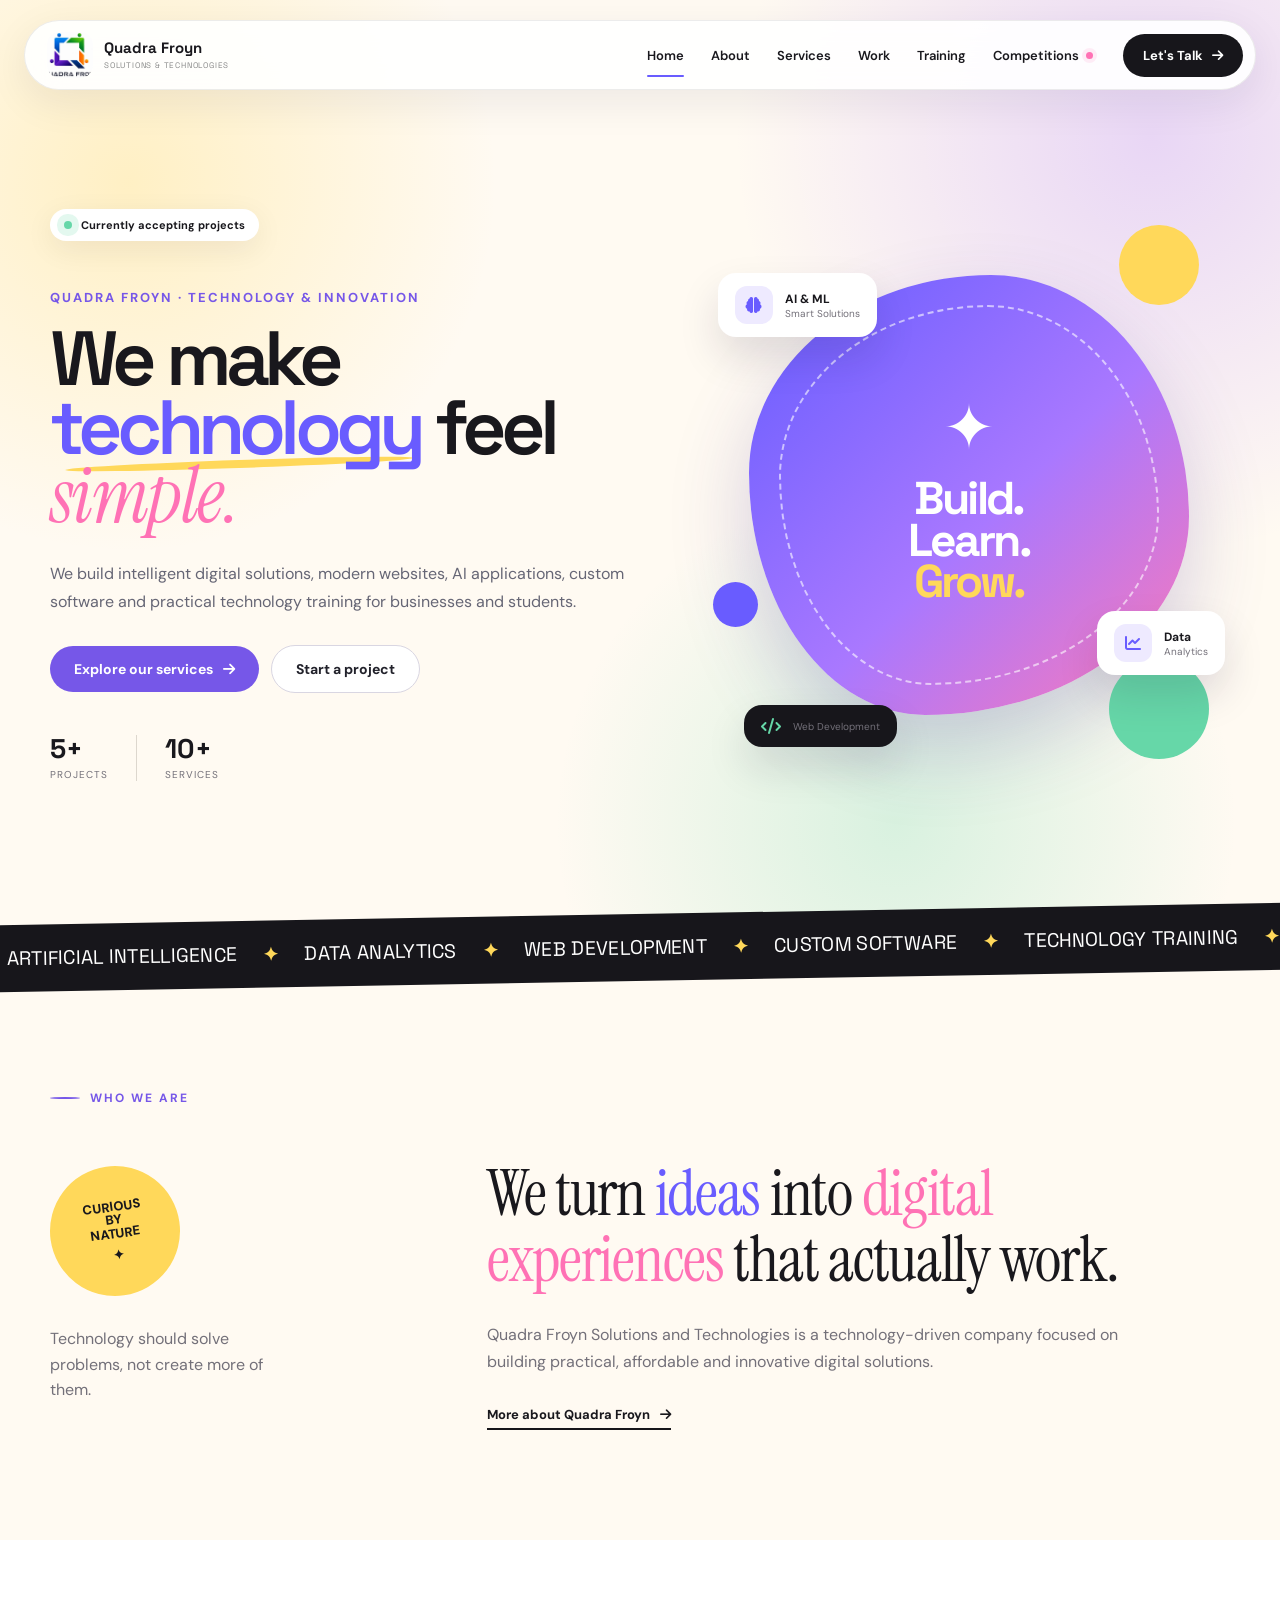
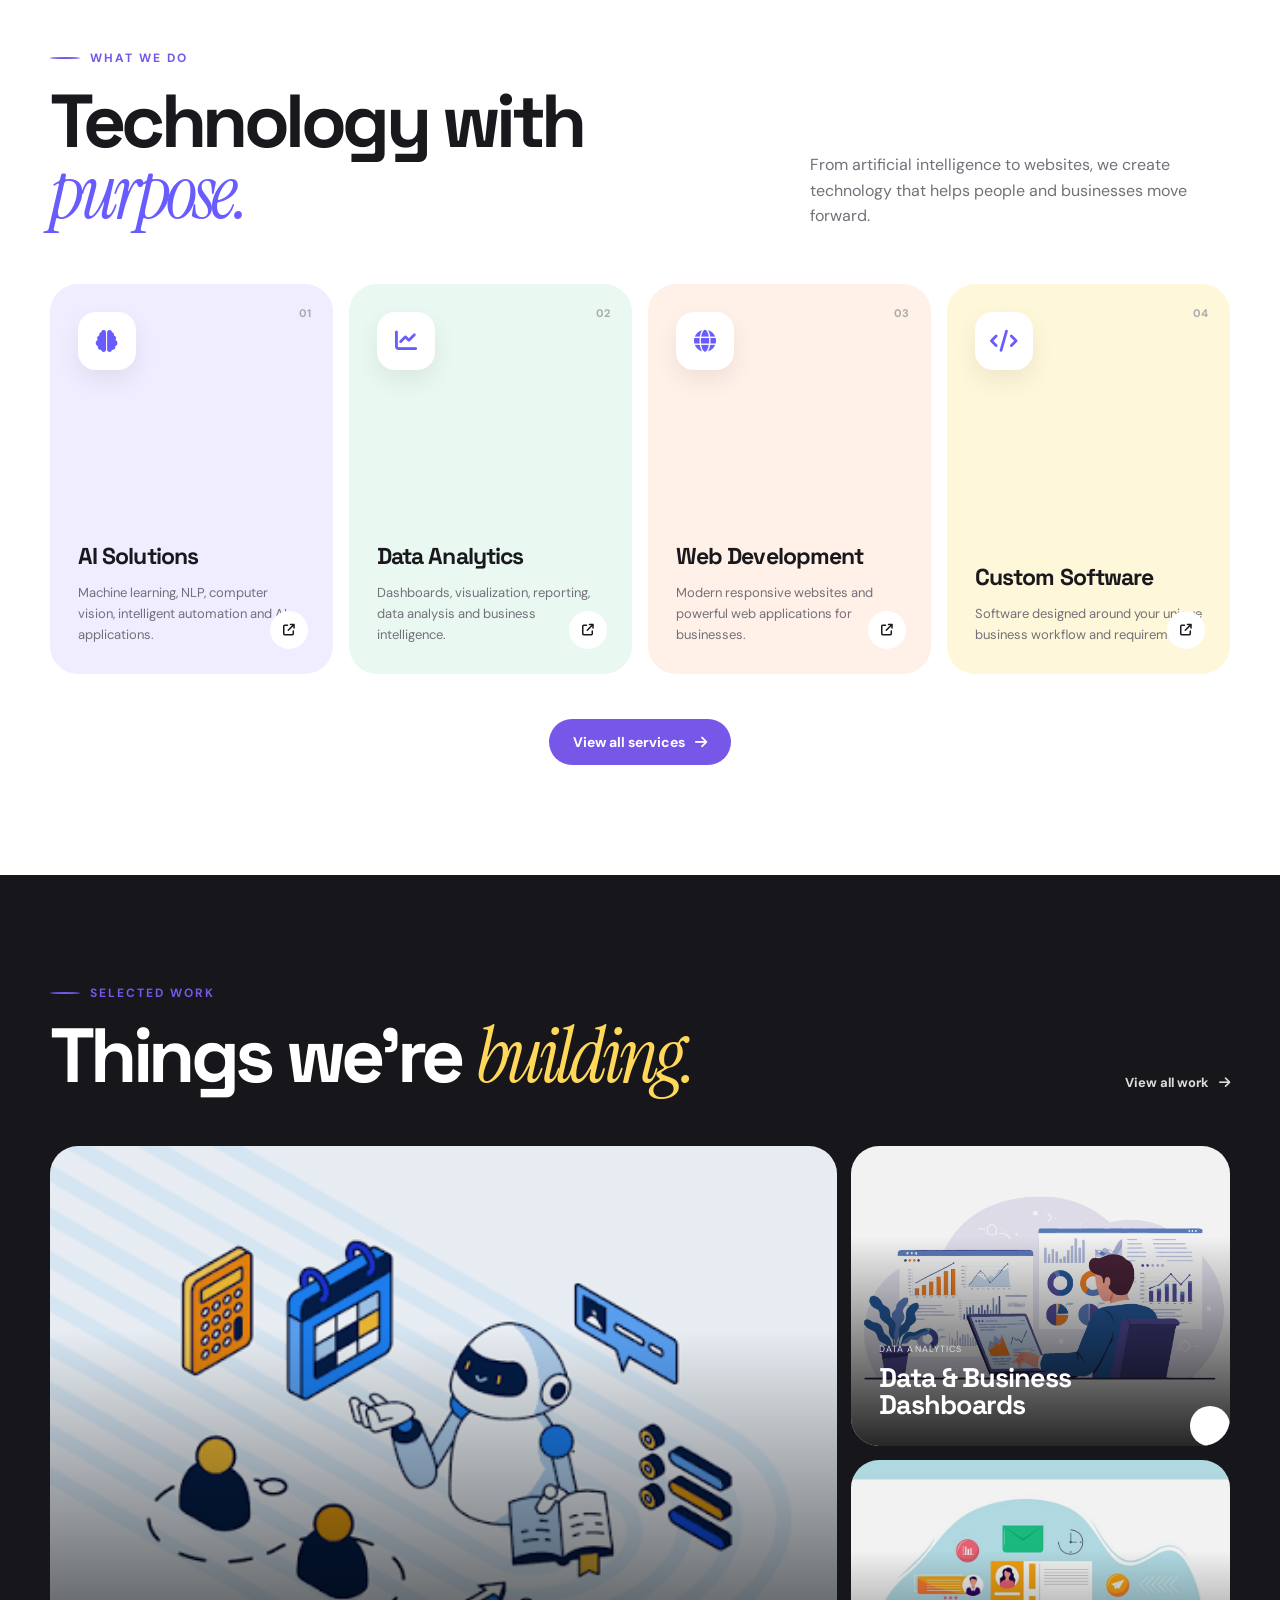
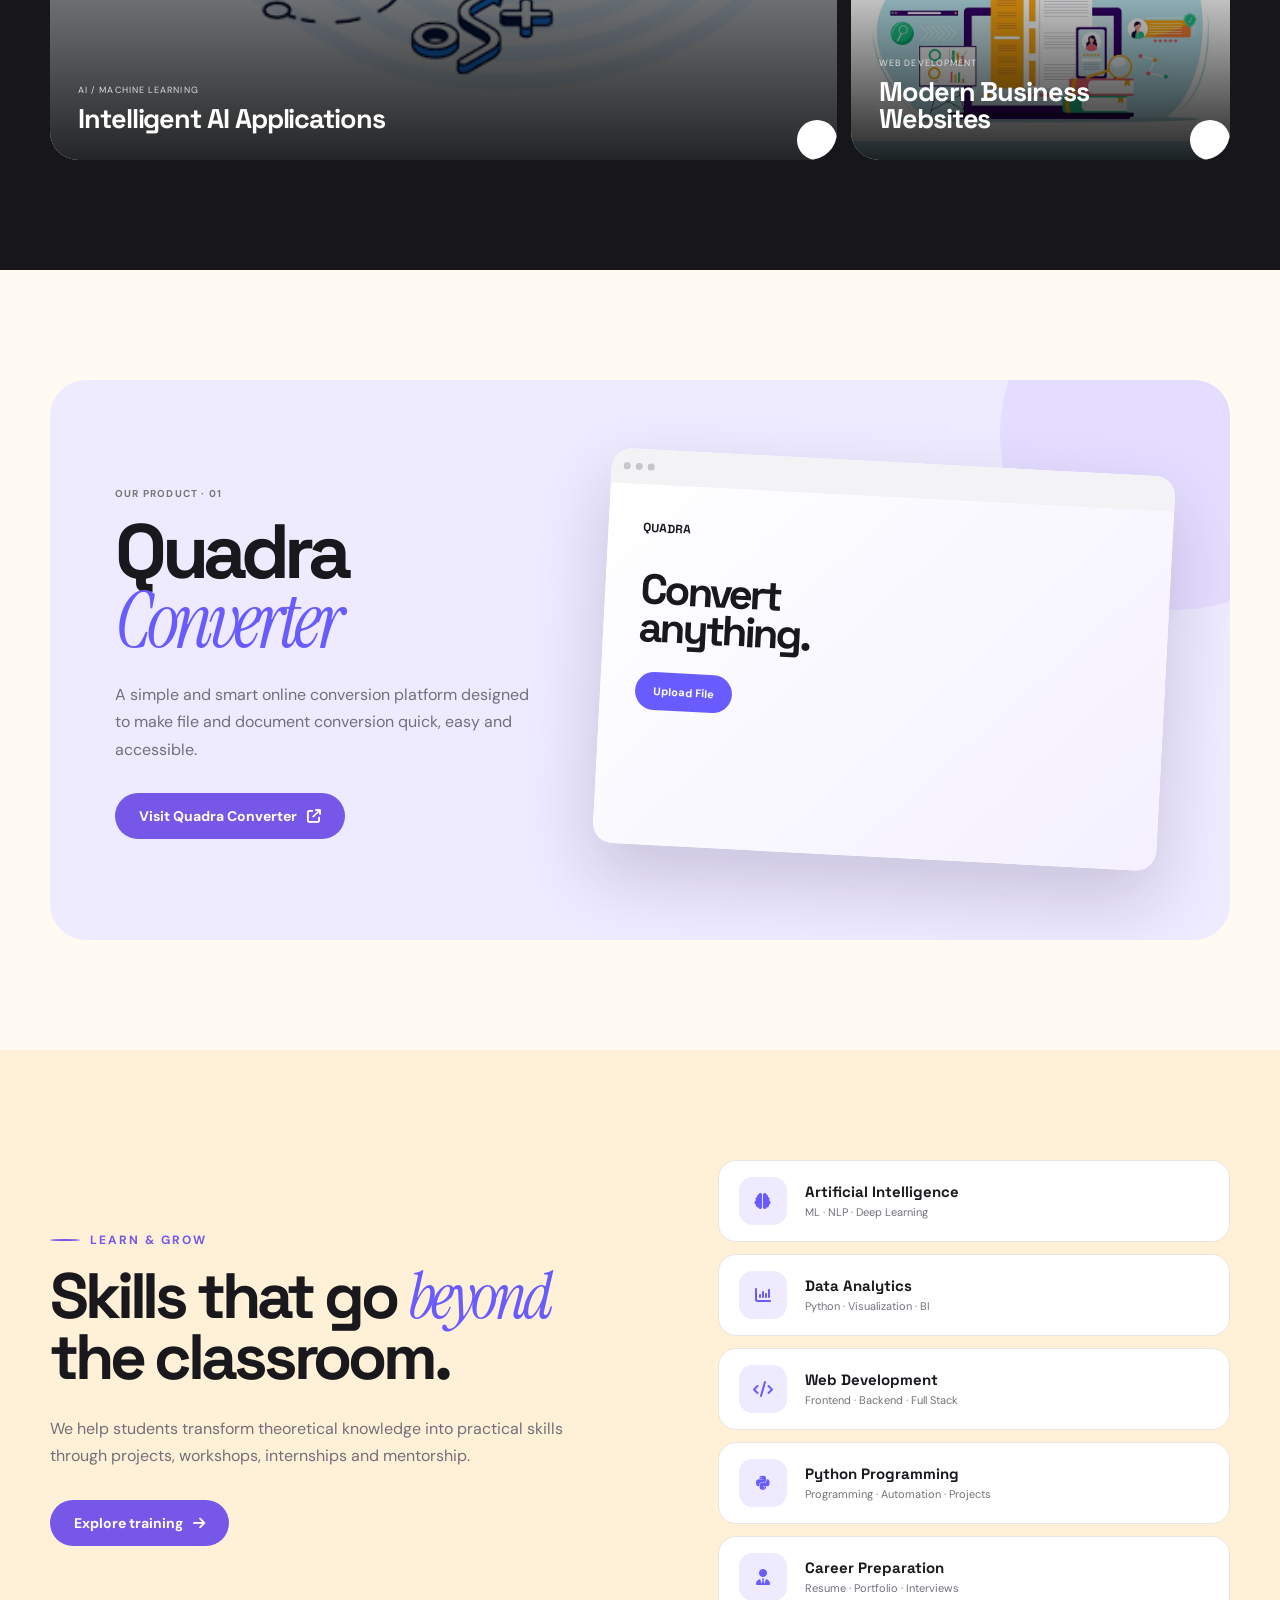
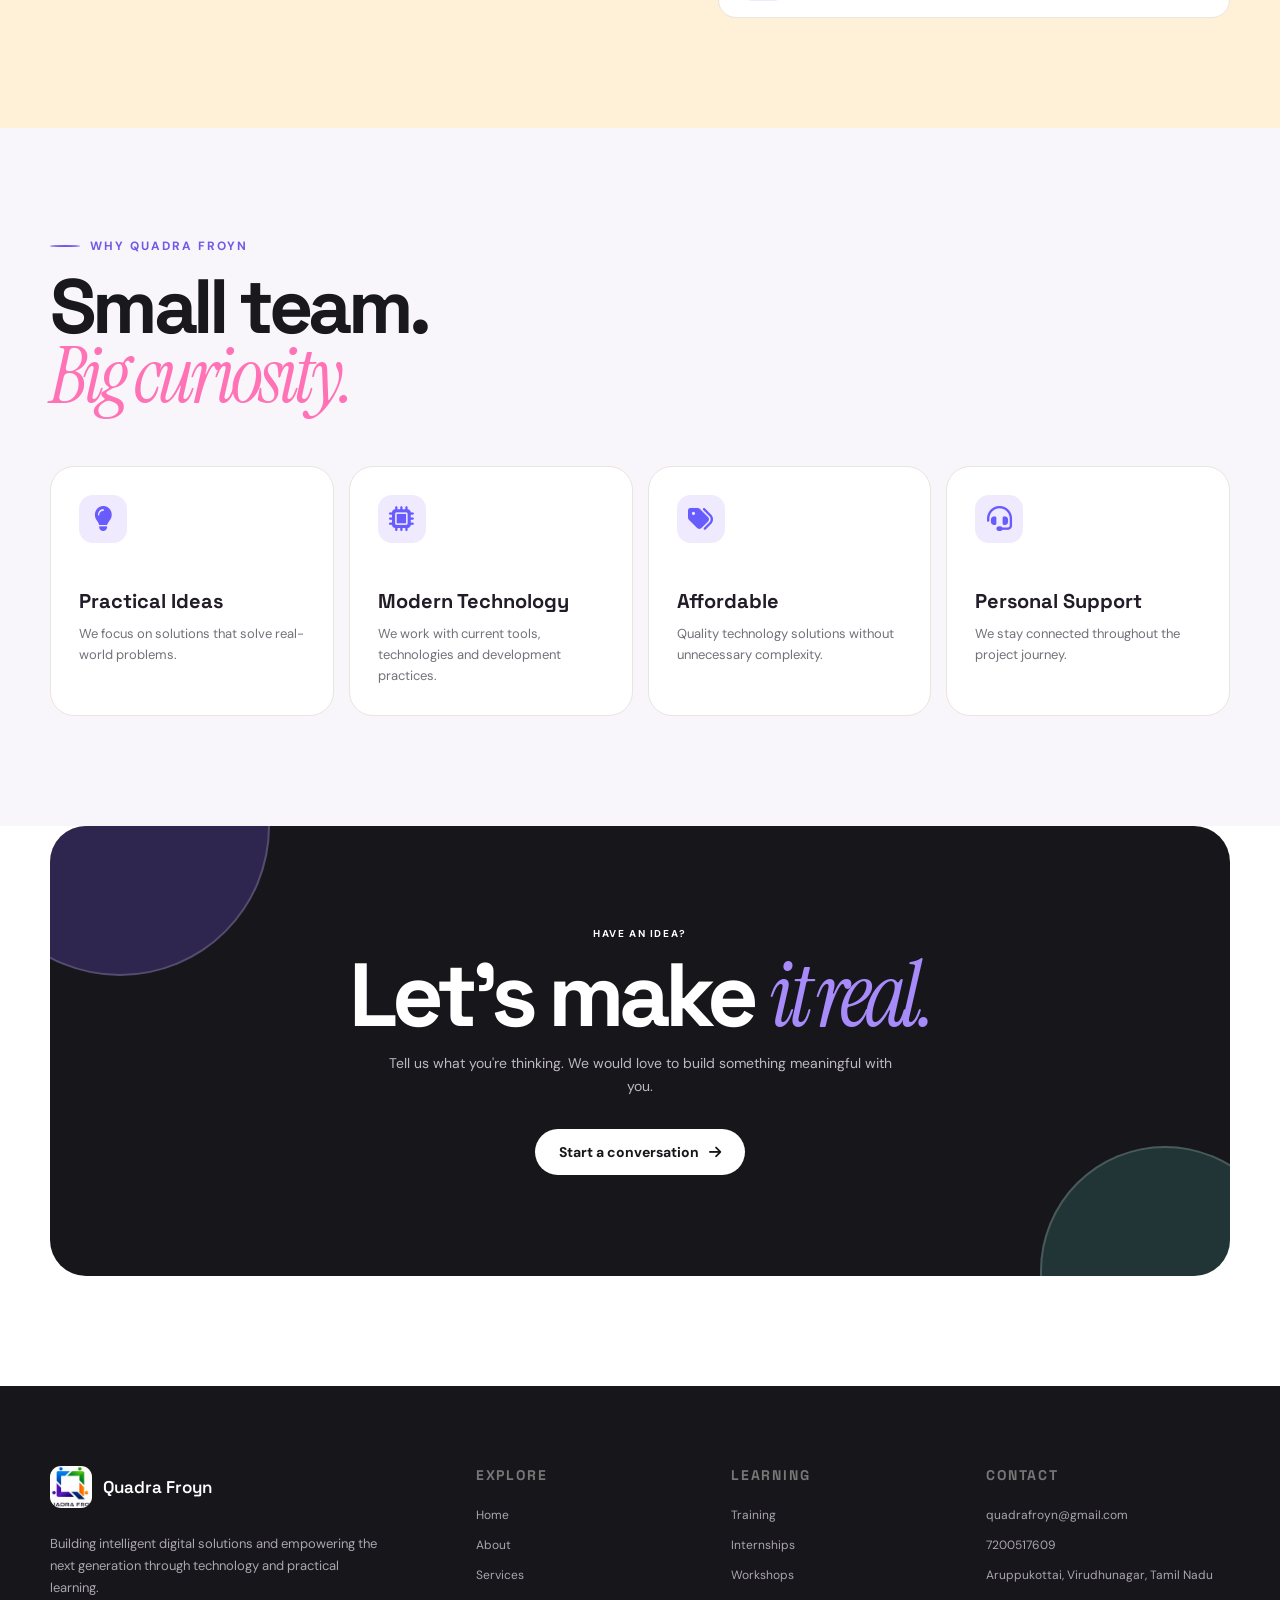
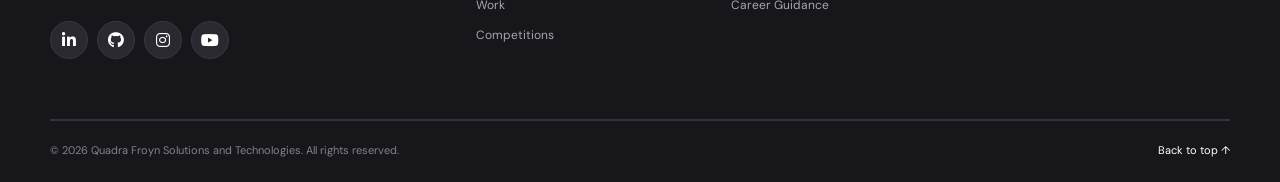
==== commit 48b04f69: "Update index.html" ====
--- a/index.html
+++ b/index.html
@@ -949,12 +949,8 @@
                     quadrafroyn@gmail.com
                 </a>
 
-                <a href="tel:+918667662960">
-                    8667662960
-                </a>
-
-                <a href="tel:+918870141195">
-                    8870141195
+                <a href="tel:+917200517609">
+                    7200517609
                 </a>
 
                 <span>
